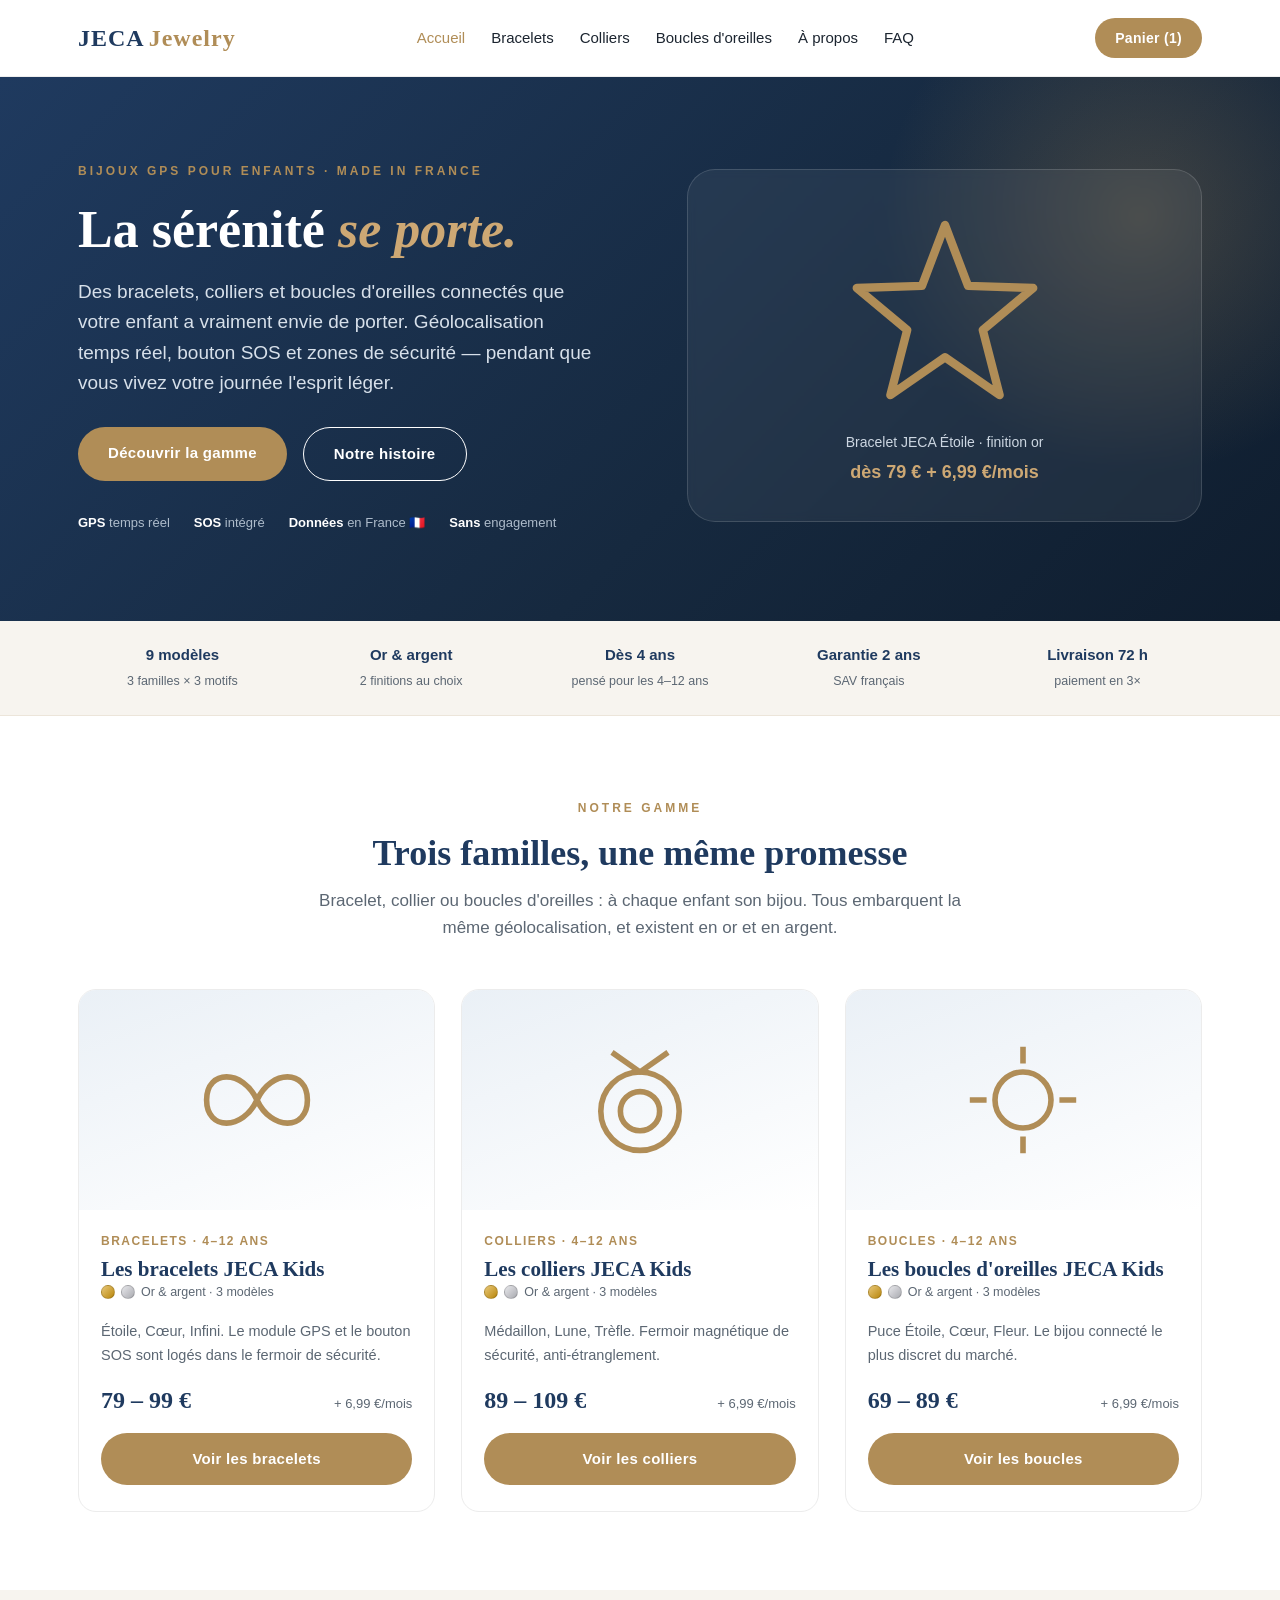
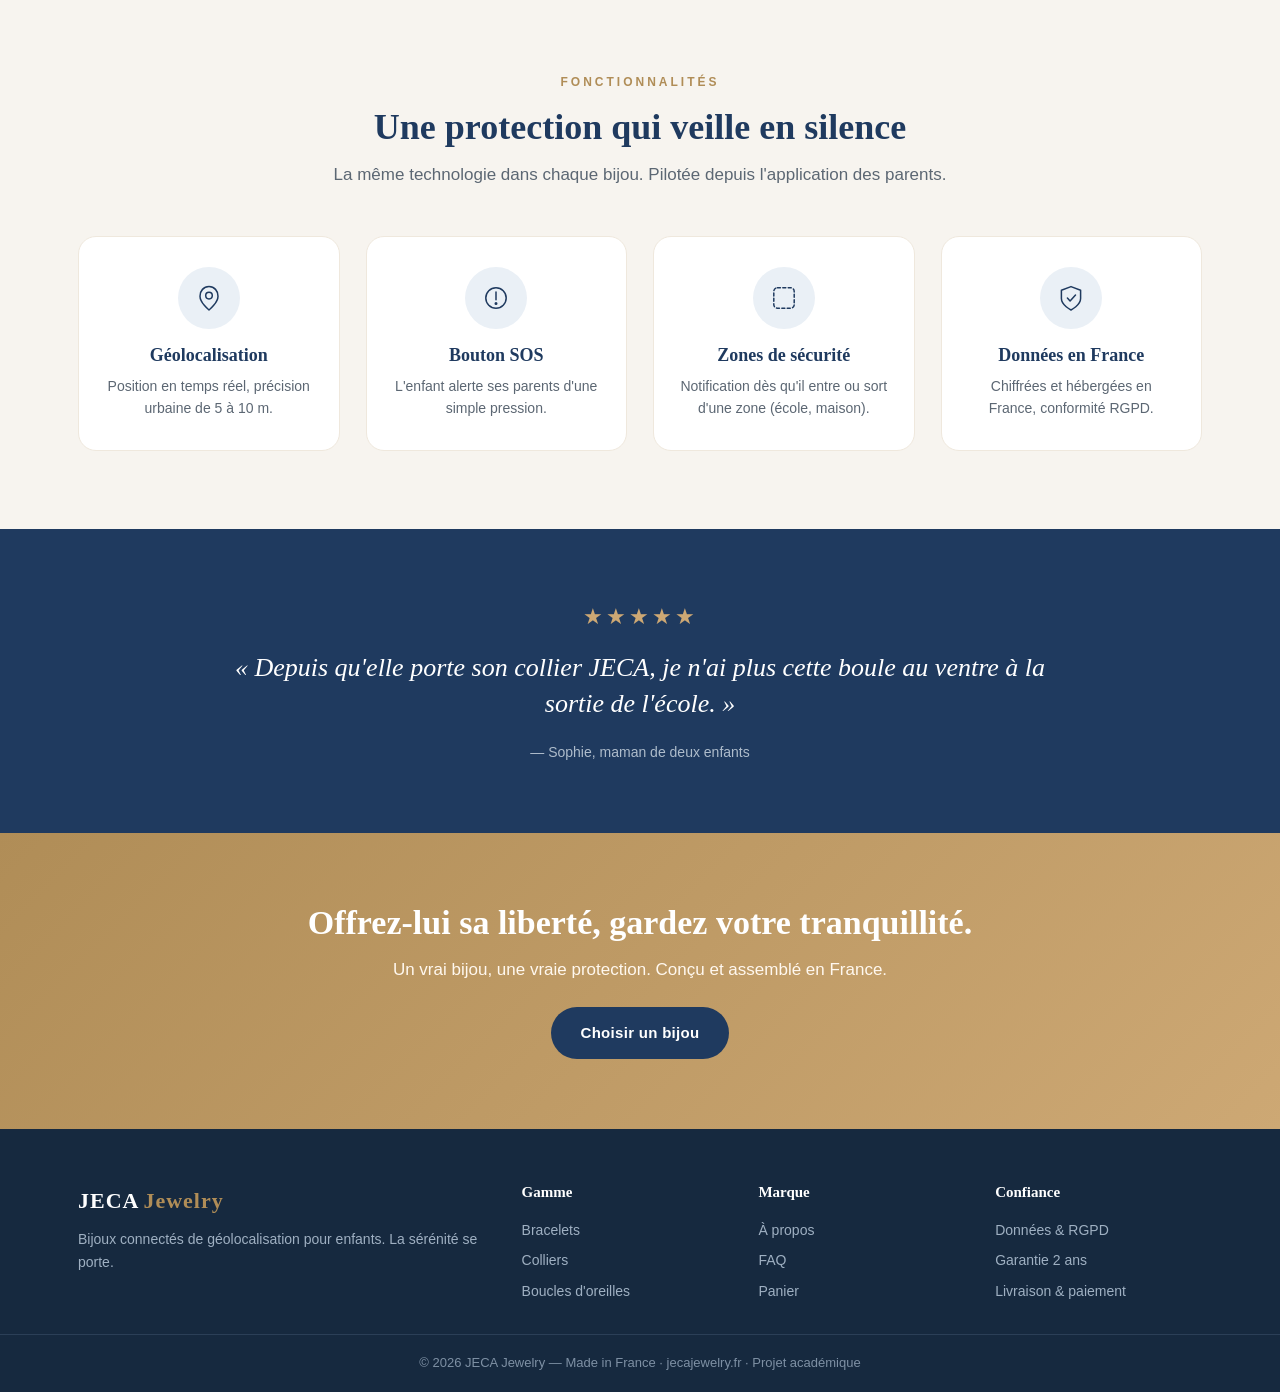
==== index.html @ 101451f6 "JECA Jewelry — site e-commerce multi-pages (bijoux GPS enfants) Co-Authored-By: RuFlo <ruv@ruv.net>" ====
<!DOCTYPE html>
<html lang="fr">
<head>
<meta charset="UTF-8">
<meta name="viewport" content="width=device-width, initial-scale=1.0">
<title>JECA Jewelry — La sérénité se porte | Bijoux GPS pour enfants</title>
<meta name="description" content="JECA Jewelry : bracelets, colliers et boucles d'oreilles connectés de géolocalisation pour enfants. GPS temps réel, SOS, zones de sécurité. Conçu en France.">
<link rel="stylesheet" href="styles.css">
</head>
<body>

<header>
  <nav class="bar wrap">
    <a class="logo" href="index.html">JECA<span>Jewelry</span></a>
    <div class="navlinks">
      <a href="index.html" class="active">Accueil</a>
      <a href="bracelets.html">Bracelets</a>
      <a href="colliers.html">Colliers</a>
      <a href="boucles.html">Boucles d'oreilles</a>
      <a href="a-propos.html">À propos</a>
      <a href="faq.html">FAQ</a>
    </div>
    <a class="btn btn-sm" href="panier.html">Panier (1)</a>
  </nav>
</header>

<!-- HERO -->
<section class="hero">
  <div class="wrap">
    <div>
      <span class="eyebrow">Bijoux GPS pour enfants · Made in France</span>
      <h1>La sérénité <em>se porte.</em></h1>
      <p class="lead">Des bracelets, colliers et boucles d'oreilles connectés que votre enfant a vraiment envie de porter. Géolocalisation temps réel, bouton SOS et zones de sécurité — pendant que vous vivez votre journée l'esprit léger.</p>
      <div class="actions">
        <a class="btn" href="bracelets.html">Découvrir la gamme</a>
        <a class="btn btn-ghost" href="a-propos.html">Notre histoire</a>
      </div>
      <div class="trustline">
        <span><b>GPS</b> temps réel</span>
        <span><b>SOS</b> intégré</span>
        <span><b>Données</b> en France 🇫🇷</span>
        <span><b>Sans</b> engagement</span>
      </div>
    </div>
    <div class="hero-card">
      <svg viewBox="0 0 100 100"><use href="sprite.svg#etoile"/></svg>
      <div class="cap">Bracelet JECA Étoile · finition or</div>
      <div class="price">dès 79 € + 6,99 €/mois</div>
    </div>
  </div>
</section>

<!-- STRIP -->
<div class="strip">
  <div class="wrap">
    <div class="item"><b>9 modèles</b><span>3 familles × 3 motifs</span></div>
    <div class="item"><b>Or & argent</b><span>2 finitions au choix</span></div>
    <div class="item"><b>Dès 4 ans</b><span>pensé pour les 4–12 ans</span></div>
    <div class="item"><b>Garantie 2 ans</b><span>SAV français</span></div>
    <div class="item"><b>Livraison 72 h</b><span>paiement en 3×</span></div>
  </div>
</div>

<!-- FAMILLES -->
<section class="block">
  <div class="wrap">
    <div class="head">
      <span class="eyebrow">Notre gamme</span>
      <h2>Trois familles, une même promesse</h2>
      <p>Bracelet, collier ou boucles d'oreilles : à chaque enfant son bijou. Tous embarquent la même géolocalisation, et existent en or et en argent.</p>
    </div>
    <div class="grid3">

      <div class="card">
        <div class="thumb"><svg viewBox="0 0 100 100"><use href="sprite.svg#infini"/></svg></div>
        <div class="body">
          <div class="target">Bracelets · 4–12 ans</div>
          <h3>Les bracelets JECA Kids</h3>
          <span class="finish"><span class="dot or"></span><span class="dot argent"></span> Or &amp; argent · 3 modèles</span>
          <p class="desc">Étoile, Cœur, Infini. Le module GPS et le bouton SOS sont logés dans le fermoir de sécurité.</p>
          <div class="pricerow"><span class="price">79 – 99 €</span><span class="sub">+ 6,99 €/mois</span></div>
          <a class="btn" href="bracelets.html">Voir les bracelets</a>
        </div>
      </div>

      <div class="card">
        <div class="thumb"><svg viewBox="0 0 100 100"><use href="sprite.svg#medaillon"/></svg></div>
        <div class="body">
          <div class="target">Colliers · 4–12 ans</div>
          <h3>Les colliers JECA Kids</h3>
          <span class="finish"><span class="dot or"></span><span class="dot argent"></span> Or &amp; argent · 3 modèles</span>
          <p class="desc">Médaillon, Lune, Trèfle. Fermoir magnétique de sécurité, anti-étranglement.</p>
          <div class="pricerow"><span class="price">89 – 109 €</span><span class="sub">+ 6,99 €/mois</span></div>
          <a class="btn" href="colliers.html">Voir les colliers</a>
        </div>
      </div>

      <div class="card">
        <div class="thumb"><svg viewBox="0 0 100 100"><use href="sprite.svg#puce"/></svg></div>
        <div class="body">
          <div class="target">Boucles · 4–12 ans</div>
          <h3>Les boucles d'oreilles JECA Kids</h3>
          <span class="finish"><span class="dot or"></span><span class="dot argent"></span> Or &amp; argent · 3 modèles</span>
          <p class="desc">Puce Étoile, Cœur, Fleur. Le bijou connecté le plus discret du marché.</p>
          <div class="pricerow"><span class="price">69 – 89 €</span><span class="sub">+ 6,99 €/mois</span></div>
          <a class="btn" href="boucles.html">Voir les boucles</a>
        </div>
      </div>

    </div>
  </div>
</section>

<!-- PILIERS -->
<section class="block alt">
  <div class="wrap">
    <div class="head">
      <span class="eyebrow">Fonctionnalités</span>
      <h2>Une protection qui veille en silence</h2>
      <p>La même technologie dans chaque bijou. Pilotée depuis l'application des parents.</p>
    </div>
    <div class="grid3 pillars" style="grid-template-columns:repeat(4,1fr)">
      <div class="feature">
        <div class="ic"><svg viewBox="0 0 100 100"><use href="sprite.svg#i-gps"/></svg></div>
        <h3>Géolocalisation</h3>
        <p>Position en temps réel, précision urbaine de 5 à 10 m.</p>
      </div>
      <div class="feature">
        <div class="ic"><svg viewBox="0 0 100 100"><use href="sprite.svg#i-sos"/></svg></div>
        <h3>Bouton SOS</h3>
        <p>L'enfant alerte ses parents d'une simple pression.</p>
      </div>
      <div class="feature">
        <div class="ic"><svg viewBox="0 0 100 100"><use href="sprite.svg#i-zone"/></svg></div>
        <h3>Zones de sécurité</h3>
        <p>Notification dès qu'il entre ou sort d'une zone (école, maison).</p>
      </div>
      <div class="feature">
        <div class="ic"><svg viewBox="0 0 100 100"><use href="sprite.svg#i-france"/></svg></div>
        <h3>Données en France</h3>
        <p>Chiffrées et hébergées en France, conformité RGPD.</p>
      </div>
    </div>
  </div>
</section>

<!-- QUOTE -->
<section class="quote">
  <div class="wrap">
    <div class="stars">★★★★★</div>
    <blockquote>« Depuis qu'elle porte son collier JECA, je n'ai plus cette boule au ventre à la sortie de l'école. »</blockquote>
    <div class="who">— Sophie, maman de deux enfants</div>
  </div>
</section>

<!-- CTA -->
<section class="cta-final">
  <div class="wrap">
    <h2>Offrez-lui sa liberté, gardez votre tranquillité.</h2>
    <p>Un vrai bijou, une vraie protection. Conçu et assemblé en France.</p>
    <a class="btn" href="bracelets.html">Choisir un bijou</a>
  </div>
</section>

<footer class="ft">
  <div class="wrap">
    <div>
      <span class="logo">JECA<span>Jewelry</span></span>
      <p>Bijoux connectés de géolocalisation pour enfants. La sérénité se porte.</p>
    </div>
    <div>
      <h4>Gamme</h4>
      <a href="bracelets.html">Bracelets</a>
      <a href="colliers.html">Colliers</a>
      <a href="boucles.html">Boucles d'oreilles</a>
    </div>
    <div>
      <h4>Marque</h4>
      <a href="a-propos.html">À propos</a>
      <a href="faq.html">FAQ</a>
      <a href="panier.html">Panier</a>
    </div>
    <div>
      <h4>Confiance</h4>
      <a href="faq.html">Données &amp; RGPD</a>
      <a href="faq.html">Garantie 2 ans</a>
      <a href="faq.html">Livraison &amp; paiement</a>
    </div>
  </div>
  <div class="copy">© 2026 JECA Jewelry — Made in France · jecajewelry.fr · Projet académique</div>
</footer>

</body>
</html>
---- styles.css ----
/* ===== JECA Jewelry — feuille de style partagée ===== */
:root{
  --navy:#1F3A5F; --navy2:#16293f; --gold:#B08D57; --gold-l:#cda874;
  --cream:#F7F4EF; --light:#EAF0F6; --ink:#1c2530; --grey:#5c6773; --white:#fff;
  --radius:18px; --shadow:0 18px 40px rgba(31,58,95,.13);
}
*{margin:0;padding:0;box-sizing:border-box}
html{scroll-behavior:smooth;scroll-padding-top:90px}
body{font-family:'Helvetica Neue',Arial,sans-serif;color:var(--ink);background:var(--white);line-height:1.6;-webkit-font-smoothing:antialiased}
h1,h2,h3,h4{font-family:Georgia,'Times New Roman',serif;color:var(--navy);line-height:1.2}
a{text-decoration:none;color:inherit}
img,svg{max-width:100%}
.wrap{max-width:1180px;margin:0 auto;padding:0 28px}
.eyebrow{text-transform:uppercase;letter-spacing:3px;font-size:12px;font-weight:700;color:var(--gold)}
.muted{color:var(--grey)}
.center{text-align:center}
.card .thumb svg,.gallery svg,.hero-card svg,.cart .mini svg,.split .visual svg{color:var(--gold)}
.split .visual svg{color:var(--gold-l)}
.feature .ic svg{color:var(--navy);stroke:var(--navy)}

/* Buttons */
.btn{display:inline-block;background:var(--gold);color:#fff;padding:14px 30px;border-radius:40px;font-weight:600;font-size:15px;letter-spacing:.3px;transition:.2s;border:none;cursor:pointer}
.btn:hover{background:var(--navy)}
.btn-sm{padding:9px 20px;font-size:14px}
.btn-ghost{background:transparent;border:1.5px solid #fff;color:#fff}
.btn-ghost:hover{background:#fff;color:var(--navy)}
.btn-navy{background:var(--navy)}
.btn-navy:hover{background:var(--navy2)}

/* NAV */
header{position:sticky;top:0;z-index:50;background:rgba(255,255,255,.96);backdrop-filter:blur(8px);border-bottom:1px solid #eee}
nav.bar{display:flex;align-items:center;justify-content:space-between;height:76px;gap:18px}
.logo{font-family:Georgia,serif;font-size:24px;font-weight:700;color:var(--navy);letter-spacing:1px;white-space:nowrap}
.logo span{color:var(--gold);margin-left:4px}
.navlinks{display:flex;gap:26px;font-size:15px;font-weight:500;flex-wrap:wrap}
.navlinks a:hover{color:var(--gold)}
.navlinks a.active{color:var(--gold)}

/* HERO */
.hero{background:linear-gradient(135deg,var(--navy) 0%,var(--navy2) 60%,#0f1d2e 100%);color:#fff;position:relative;overflow:hidden}
.hero::after{content:"";position:absolute;right:-120px;top:-120px;width:520px;height:520px;border-radius:50%;background:radial-gradient(circle,rgba(176,141,87,.28),transparent 70%)}
.hero .wrap{display:grid;grid-template-columns:1.05fr .95fr;gap:40px;align-items:center;padding:80px 28px 88px;position:relative;z-index:2}
.hero h1{color:#fff;font-size:52px;margin:16px 0}
.hero h1 em{color:var(--gold-l);font-style:italic}
.hero p.lead{font-size:19px;color:#d7e0ea;max-width:520px;margin-bottom:28px}
.hero .actions{display:flex;gap:16px;flex-wrap:wrap}
.trustline{margin-top:32px;display:flex;gap:24px;flex-wrap:wrap;font-size:13px;color:#aebccb}
.trustline b{color:#fff}
.hero-card{background:rgba(255,255,255,.06);border:1px solid rgba(255,255,255,.14);border-radius:28px;padding:34px;backdrop-filter:blur(4px);text-align:center}
.hero-card svg{width:210px;height:210px}
.hero-card .cap{color:#cdd7e2;font-size:14px;margin-top:10px}
.hero-card .price{color:var(--gold-l);font-weight:700;font-size:18px;margin-top:4px}

/* Page banner (sous-pages) */
.banner{background:linear-gradient(135deg,var(--navy),var(--navy2));color:#fff;text-align:center;padding:64px 28px}
.banner h1{color:#fff;font-size:40px;margin:10px 0}
.banner p{color:#d7e0ea;max-width:640px;margin:0 auto;font-size:17px}

/* Strip confiance */
.strip{background:var(--cream);border-bottom:1px solid #ece5da}
.strip .wrap{display:flex;justify-content:space-between;gap:20px;flex-wrap:wrap;padding:22px 28px;text-align:center}
.strip .item{flex:1;min-width:160px}
.strip .item b{display:block;color:var(--navy);font-size:15px}
.strip .item span{font-size:12.5px;color:var(--grey)}

/* Sections */
section.block{padding:78px 0}
.block.alt{background:var(--cream)}
.head{text-align:center;max-width:680px;margin:0 auto 48px}
.head h2{font-size:36px;margin:12px 0}
.head p{color:var(--grey);font-size:17px}

/* Grilles produits */
.grid3{display:grid;grid-template-columns:repeat(3,1fr);gap:26px}
.card{border:1px solid #ececec;border-radius:var(--radius);overflow:hidden;transition:.25s;background:#fff;display:flex;flex-direction:column}
.card:hover{box-shadow:var(--shadow);transform:translateY(-4px)}
.card .thumb{height:220px;display:flex;align-items:center;justify-content:center;background:linear-gradient(160deg,var(--light),#fff)}
.card .thumb svg{width:140px;height:140px}
.card .body{padding:22px 22px 26px;display:flex;flex-direction:column;flex:1}
.card h3{font-size:21px}
.card .target{font-size:12px;text-transform:uppercase;letter-spacing:1.5px;color:var(--gold);font-weight:700;margin-bottom:6px}
.card .desc{color:var(--grey);font-size:14.5px;margin:10px 0 14px}
.card .feat{list-style:none;font-size:14px;margin-bottom:16px}
.card .feat li{padding:4px 0 4px 24px;position:relative;color:var(--ink)}
.card .feat li::before{content:"✓";position:absolute;left:0;color:var(--gold);font-weight:700}
.card .pricerow{display:flex;align-items:baseline;justify-content:space-between;margin:auto 0 14px}
.card .price{font-size:24px;font-weight:700;color:var(--navy);font-family:Georgia,serif}
.card .sub{font-size:13px;color:var(--grey)}
.card .btn{width:100%;text-align:center}

/* Finitions */
.finish{display:inline-flex;gap:6px;align-items:center;font-size:12.5px;color:var(--grey);margin-bottom:8px}
.dot{width:14px;height:14px;border-radius:50%;display:inline-block;border:1px solid rgba(0,0,0,.15)}
.dot.or{background:linear-gradient(135deg,#e9c878,#b8860b)}
.dot.argent{background:linear-gradient(135deg,#e8e8ec,#a9aab0)}

/* Piliers */
.grid3.pillars .feature{background:#fff;border-radius:var(--radius);padding:30px 24px;text-align:center;border:1px solid #efe8dd}
.feature .ic{width:62px;height:62px;border-radius:50%;background:var(--light);display:flex;align-items:center;justify-content:center;margin:0 auto 16px}
.feature .ic svg{width:30px;height:30px;stroke:var(--navy);fill:none}
.feature h3{font-size:18px;margin-bottom:8px}
.feature p{font-size:14px;color:var(--grey)}

/* Fiche produit */
.product{display:grid;grid-template-columns:1fr 1fr;gap:48px;align-items:start;padding:60px 0}
.gallery{background:linear-gradient(160deg,var(--light),#fff);border-radius:24px;display:flex;align-items:center;justify-content:center;height:420px;border:1px solid #e8edf3}
.gallery svg{width:240px;height:240px}
.product .target{font-size:12px;text-transform:uppercase;letter-spacing:1.5px;color:var(--gold);font-weight:700}
.product h1{font-size:34px;margin:8px 0 12px}
.product .price{font-size:30px;font-family:Georgia,serif;color:var(--navy);font-weight:700}
.product .price small{font-size:15px;color:var(--grey);font-weight:400;font-family:inherit}
.opt{margin:20px 0}
.opt label{display:block;font-weight:600;margin-bottom:8px;font-size:14px}
.chips{display:flex;gap:10px;flex-wrap:wrap}
.chip{border:1.5px solid #d9dee5;border-radius:30px;padding:9px 18px;font-size:14px;cursor:pointer;background:#fff;display:inline-flex;gap:8px;align-items:center}
.chip.sel,.chip:hover{border-color:var(--gold);color:var(--navy)}
.benef{list-style:none;margin:18px 0}
.benef li{padding:6px 0 6px 26px;position:relative}
.benef li::before{content:"✓";position:absolute;left:0;color:var(--gold);font-weight:700}

/* Tabs (CSS pur via details) */
.tabs details{border-bottom:1px solid #e7e7e7}
.tabs summary{cursor:pointer;padding:18px 0;font-weight:600;color:var(--navy);font-size:16px;list-style:none}
.tabs summary::-webkit-details-marker{display:none}
.tabs summary::after{content:"+";float:right;color:var(--gold);font-weight:700}
.tabs details[open] summary::after{content:"–"}
.tabs .tc{padding:0 0 18px;color:var(--grey);font-size:15px}
.tabs .tc ul{margin-left:18px}

/* Panier */
.cart{width:100%;border-collapse:collapse;margin:24px 0}
.cart th,.cart td{padding:16px 12px;border-bottom:1px solid #eee;text-align:left;font-size:15px}
.cart th{color:var(--grey);font-weight:600;font-size:13px;text-transform:uppercase;letter-spacing:.5px}
.cart .it{display:flex;gap:14px;align-items:center}
.cart .mini{width:56px;height:56px;border-radius:12px;background:var(--light);display:flex;align-items:center;justify-content:center}
.cart .mini svg{width:38px;height:38px}
.summary{background:var(--cream);border-radius:var(--radius);padding:26px;border:1px solid #ece5da}
.summary .row{display:flex;justify-content:space-between;padding:8px 0;font-size:15px}
.summary .row.total{border-top:1px solid #ddd;margin-top:10px;padding-top:14px;font-size:19px;font-weight:700;color:var(--navy)}
.cart-grid{display:grid;grid-template-columns:1.6fr .9fr;gap:36px;align-items:start;padding:50px 0}

/* FAQ */
.faq-item{border-bottom:1px solid #e7e7e7}
.faq-item summary{cursor:pointer;padding:22px 0;font-size:18px;font-weight:600;color:var(--navy);font-family:Georgia,serif;list-style:none}
.faq-item summary::-webkit-details-marker{display:none}
.faq-item summary::after{content:"+";float:right;color:var(--gold)}
.faq-item[open] summary::after{content:"–"}
.faq-item p{color:var(--grey);font-size:15px;padding:0 0 22px}

/* À propos */
.split{display:grid;grid-template-columns:1fr 1fr;gap:56px;align-items:center}
.split .visual{background:linear-gradient(135deg,var(--navy),var(--navy2));border-radius:24px;height:360px;display:flex;align-items:center;justify-content:center}
.split .visual svg{width:200px;height:200px}
.split h2{font-size:32px;margin:10px 0 14px}
.split p{color:var(--grey);margin-bottom:14px;font-size:16px}

/* Quote */
.quote{background:var(--navy);color:#fff;text-align:center}
.quote .wrap{padding:70px 28px}
.quote .stars{color:var(--gold-l);font-size:22px;letter-spacing:3px;margin-bottom:16px}
.quote blockquote{font-family:Georgia,serif;font-size:26px;font-style:italic;max-width:820px;margin:0 auto 18px;line-height:1.4}
.quote .who{color:#aebccb;font-size:14px}

/* CTA final */
.cta-final{background:linear-gradient(135deg,var(--gold),var(--gold-l));color:#fff;text-align:center}
.cta-final .wrap{padding:70px 28px}
.cta-final h2{color:#fff;font-size:34px;margin-bottom:12px}
.cta-final p{font-size:17px;margin-bottom:24px;color:#fff8ef}
.cta-final .btn{background:var(--navy)}
.cta-final .btn:hover{background:#0f1d2e}

/* Footer */
footer.ft{background:var(--navy2);color:#9fb0c2;font-size:14px}
footer.ft .wrap{display:grid;grid-template-columns:2fr 1fr 1fr 1fr;gap:30px;padding:54px 28px 28px}
footer.ft h4{color:#fff;font-size:15px;margin-bottom:14px}
footer.ft a{display:block;color:#9fb0c2;padding:4px 0}
footer.ft a:hover{color:var(--gold-l)}
footer.ft .logo{color:#fff;font-size:22px;margin-bottom:10px;display:inline-block}
footer.ft .copy{border-top:1px solid #2b3f57;text-align:center;padding:18px;color:#7e90a4;font-size:13px}

/* Responsive */
@media(max-width:900px){
  .hero .wrap,.product,.split,.cart-grid{grid-template-columns:1fr}
  .grid3{grid-template-columns:1fr 1fr}
  .navlinks{display:none}
  footer.ft .wrap{grid-template-columns:1fr 1fr}
  .hero h1{font-size:40px}
}
@media(max-width:600px){
  .grid3{grid-template-columns:1fr}
  .strip .wrap{flex-direction:column}
  footer.ft .wrap{grid-template-columns:1fr}
}
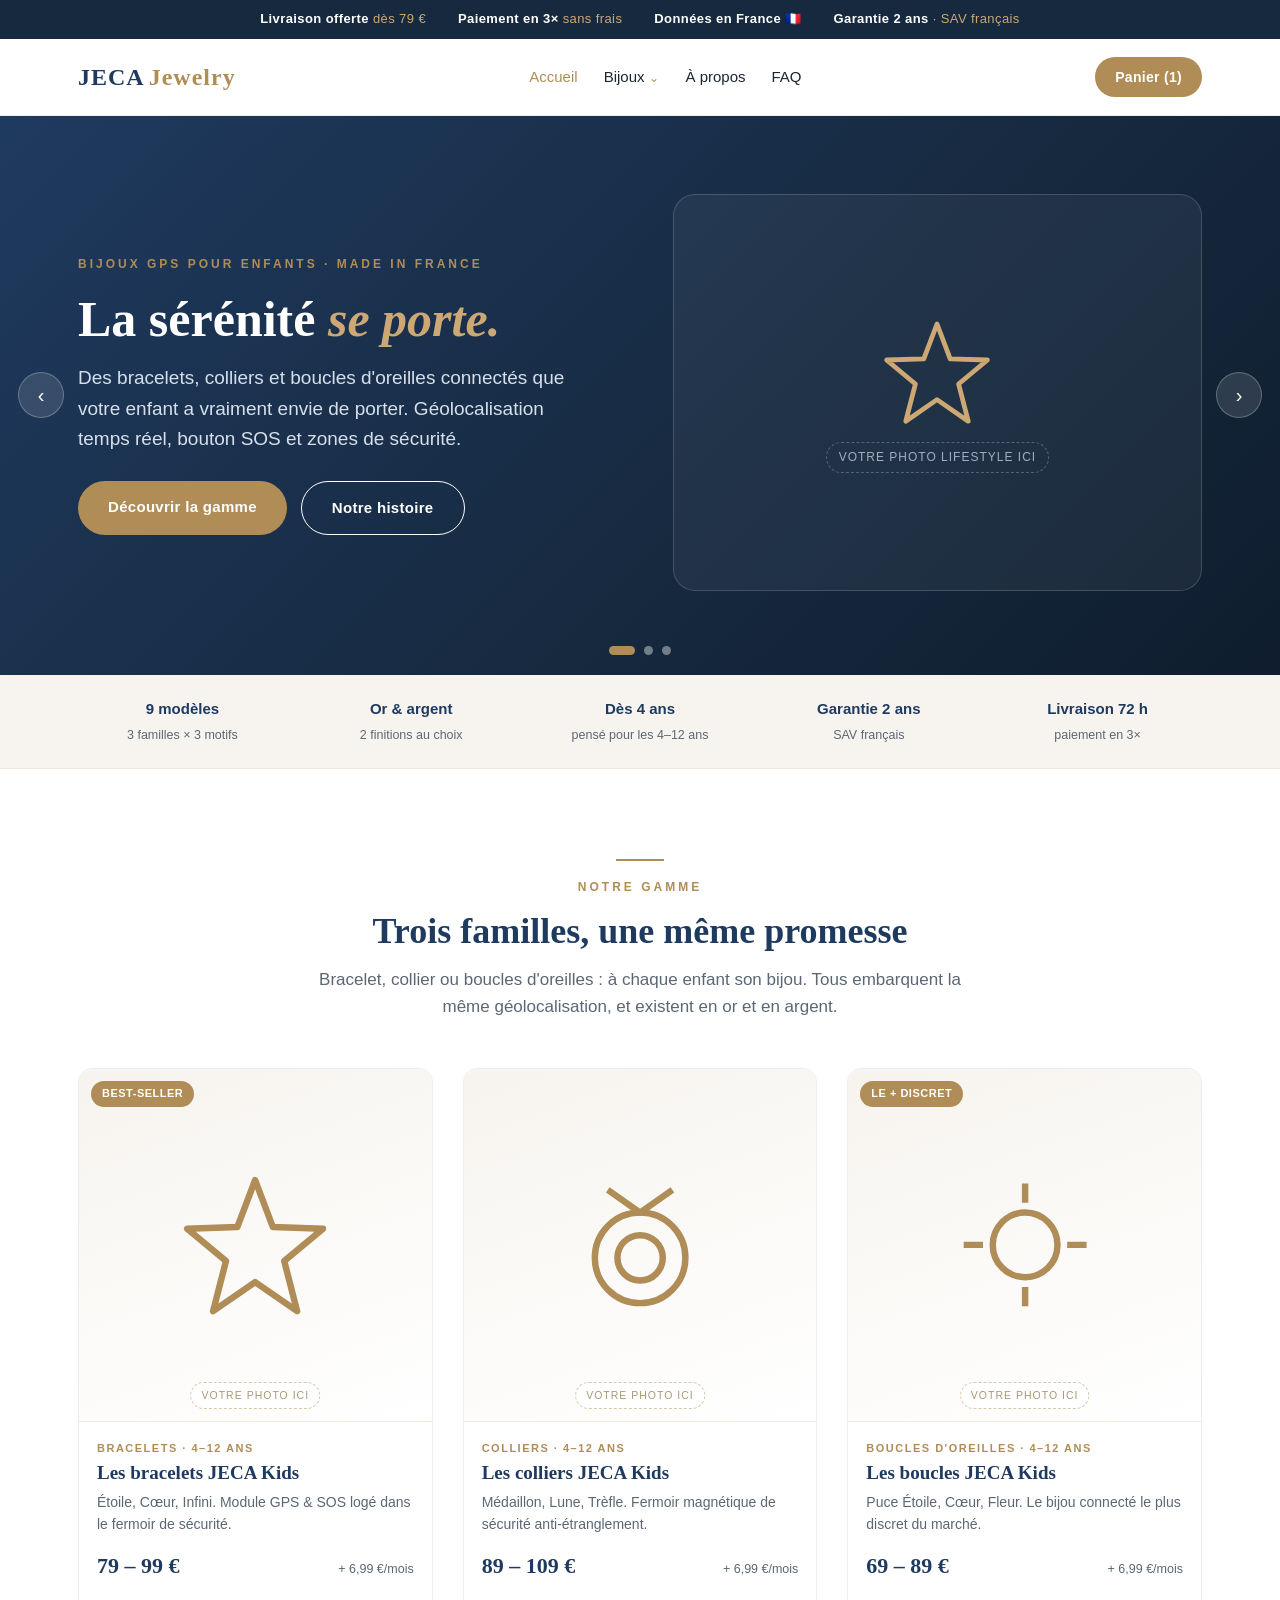
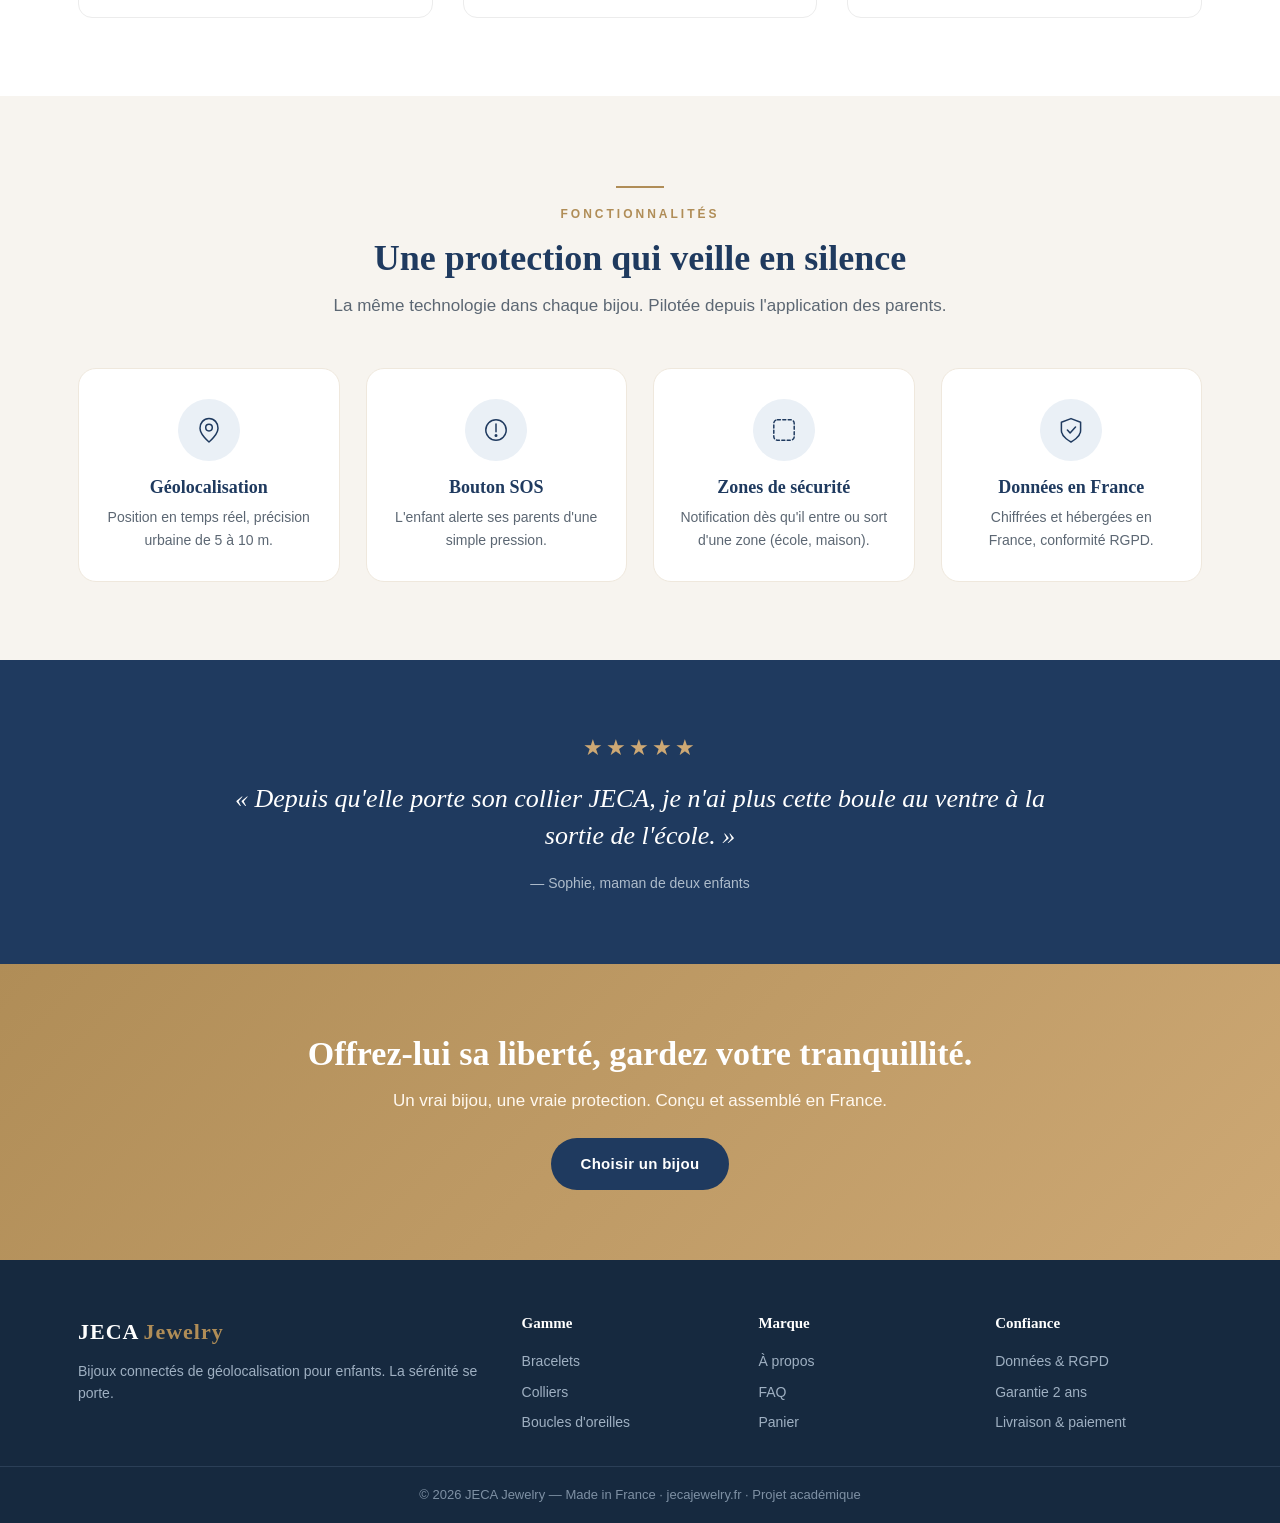
==== commit cef896e0: "Refonte luxe : carrousel hero, méga-menu, bandeau promo, grille joaillerie + emplacements photos Co-" ====
--- a/index.html
+++ b/index.html
@@ -4,19 +4,45 @@
 <meta charset="UTF-8">
 <meta name="viewport" content="width=device-width, initial-scale=1.0">
 <title>JECA Jewelry — La sérénité se porte | Bijoux GPS pour enfants</title>
-<meta name="description" content="JECA Jewelry : bracelets, colliers et boucles d'oreilles connectés de géolocalisation pour enfants. GPS temps réel, SOS, zones de sécurité. Conçu en France.">
+<meta name="description" content="JECA Jewelry : bracelets, colliers et boucles d'oreilles connectés de géolocalisation pour enfants. GPS temps réel, SOS, zones de sécurité. Or & argent, conçu en France.">
 <link rel="stylesheet" href="styles.css">
 </head>
 <body>
+
+<div class="promo">
+  <span><b>Livraison offerte</b> dès 79 €</span>
+  <span><b>Paiement en 3×</b> sans frais</span>
+  <span><b>Données en France</b> 🇫🇷</span>
+  <span><b>Garantie 2 ans</b> · SAV français</span>
+</div>
 
 <header>
   <nav class="bar wrap">
     <a class="logo" href="index.html">JECA<span>Jewelry</span></a>
     <div class="navlinks">
       <a href="index.html" class="active">Accueil</a>
-      <a href="bracelets.html">Bracelets</a>
-      <a href="colliers.html">Colliers</a>
-      <a href="boucles.html">Boucles d'oreilles</a>
+      <span class="has-mega"><a href="bracelets.html">Bijoux</a>
+        <div class="mega">
+          <div class="col">
+            <h5>Bracelets</h5>
+            <a href="produit.html"><svg viewBox="0 0 100 100"><use href="sprite.svg#etoile"/></svg> JECA Étoile</a>
+            <a href="produit.html"><svg viewBox="0 0 100 100"><use href="sprite.svg#coeur"/></svg> JECA Cœur</a>
+            <a href="produit.html"><svg viewBox="0 0 100 100"><use href="sprite.svg#infini"/></svg> JECA Infini</a>
+          </div>
+          <div class="col">
+            <h5>Colliers</h5>
+            <a href="colliers.html"><svg viewBox="0 0 100 100"><use href="sprite.svg#medaillon"/></svg> JECA Médaillon</a>
+            <a href="colliers.html"><svg viewBox="0 0 100 100"><use href="sprite.svg#lune"/></svg> JECA Lune</a>
+            <a href="colliers.html"><svg viewBox="0 0 100 100"><use href="sprite.svg#trefle"/></svg> JECA Trèfle</a>
+          </div>
+          <div class="col">
+            <h5>Boucles d'oreilles</h5>
+            <a href="boucles.html"><svg viewBox="0 0 100 100"><use href="sprite.svg#etoile"/></svg> Puce Étoile</a>
+            <a href="boucles.html"><svg viewBox="0 0 100 100"><use href="sprite.svg#coeur"/></svg> Puce Cœur</a>
+            <a href="boucles.html"><svg viewBox="0 0 100 100"><use href="sprite.svg#fleur"/></svg> Puce Fleur</a>
+          </div>
+        </div>
+      </span>
       <a href="a-propos.html">À propos</a>
       <a href="faq.html">FAQ</a>
     </div>
@@ -24,88 +50,132 @@
   </nav>
 </header>
 
-<!-- HERO -->
-<section class="hero">
-  <div class="wrap">
-    <div>
-      <span class="eyebrow">Bijoux GPS pour enfants · Made in France</span>
-      <h1>La sérénité <em>se porte.</em></h1>
-      <p class="lead">Des bracelets, colliers et boucles d'oreilles connectés que votre enfant a vraiment envie de porter. Géolocalisation temps réel, bouton SOS et zones de sécurité — pendant que vous vivez votre journée l'esprit léger.</p>
-      <div class="actions">
-        <a class="btn" href="bracelets.html">Découvrir la gamme</a>
-        <a class="btn btn-ghost" href="a-propos.html">Notre histoire</a>
+<!-- CARROUSEL HERO -->
+<section class="carousel" id="car">
+  <div class="slides" id="slides">
+
+    <div class="slide s1">
+      <div class="wrap">
+        <div>
+          <span class="eyebrow">Bijoux GPS pour enfants · Made in France</span>
+          <h1>La sérénité <em>se porte.</em></h1>
+          <p class="lead">Des bracelets, colliers et boucles d'oreilles connectés que votre enfant a vraiment envie de porter. Géolocalisation temps réel, bouton SOS et zones de sécurité.</p>
+          <div class="actions">
+            <a class="btn" href="bracelets.html">Découvrir la gamme</a>
+            <a class="btn btn-ghost" href="a-propos.html">Notre histoire</a>
+          </div>
+        </div>
+        <div class="shot">
+          <svg viewBox="0 0 100 100"><use href="sprite.svg#etoile"/></svg>
+          <span class="ph-tag">Votre photo lifestyle ici</span>
+        </div>
       </div>
-      <div class="trustline">
-        <span><b>GPS</b> temps réel</span>
-        <span><b>SOS</b> intégré</span>
-        <span><b>Données</b> en France 🇫🇷</span>
-        <span><b>Sans</b> engagement</span>
+    </div>
+
+    <div class="slide s2">
+      <div class="wrap">
+        <div>
+          <span class="eyebrow" style="color:var(--gold-l)">Idée cadeau · Or &amp; argent</span>
+          <h1>Le cadeau qui <em>rassure.</em></h1>
+          <p class="lead">Un vrai bijou en or ou en argent, et la tranquillité en plus. Le présent parfait pour un anniversaire, une rentrée ou Noël.</p>
+          <div class="actions">
+            <a class="btn" href="colliers.html">Voir les colliers</a>
+            <a class="btn btn-ghost" href="boucles.html">Voir les boucles</a>
+          </div>
+        </div>
+        <div class="shot">
+          <svg viewBox="0 0 100 100"><use href="sprite.svg#medaillon"/></svg>
+          <span class="ph-tag">Votre photo produit ici</span>
+        </div>
       </div>
     </div>
-    <div class="hero-card">
-      <svg viewBox="0 0 100 100"><use href="sprite.svg#etoile"/></svg>
-      <div class="cap">Bracelet JECA Étoile · finition or</div>
-      <div class="price">dès 79 € + 6,99 €/mois</div>
-    </div>
-  </div>
+
+    <div class="slide s3">
+      <div class="wrap">
+        <div>
+          <span class="eyebrow" style="color:var(--gold-l)">9 modèles · 2 finitions</span>
+          <h1>À chaque enfant <em>son bijou.</em></h1>
+          <p class="lead">Trois familles, neuf motifs, en or et en argent. La même protection invisible dans chacun : GPS, SOS, zones de sécurité.</p>
+          <div class="actions">
+            <a class="btn" href="bracelets.html">Composer mon bijou</a>
+            <a class="btn btn-ghost" href="faq.html">Comment ça marche ?</a>
+          </div>
+        </div>
+        <div class="shot">
+          <svg viewBox="0 0 100 100"><use href="sprite.svg#puce"/></svg>
+          <span class="ph-tag">Votre photo packshot ici</span>
+        </div>
+      </div>
+    </div>
+
+  </div>
+  <button class="car-btn prev" id="prev" aria-label="Précédent">‹</button>
+  <button class="car-btn next" id="next" aria-label="Suivant">›</button>
+  <div class="dots" id="dots"></div>
 </section>
 
 <!-- STRIP -->
 <div class="strip">
   <div class="wrap">
     <div class="item"><b>9 modèles</b><span>3 familles × 3 motifs</span></div>
-    <div class="item"><b>Or & argent</b><span>2 finitions au choix</span></div>
+    <div class="item"><b>Or &amp; argent</b><span>2 finitions au choix</span></div>
     <div class="item"><b>Dès 4 ans</b><span>pensé pour les 4–12 ans</span></div>
     <div class="item"><b>Garantie 2 ans</b><span>SAV français</span></div>
     <div class="item"><b>Livraison 72 h</b><span>paiement en 3×</span></div>
   </div>
 </div>
 
-<!-- FAMILLES -->
+<!-- FAMILLES (grille joaillerie) -->
 <section class="block">
   <div class="wrap">
     <div class="head">
+      <span class="lux-line"></span><br>
       <span class="eyebrow">Notre gamme</span>
       <h2>Trois familles, une même promesse</h2>
       <p>Bracelet, collier ou boucles d'oreilles : à chaque enfant son bijou. Tous embarquent la même géolocalisation, et existent en or et en argent.</p>
     </div>
-    <div class="grid3">
-
-      <div class="card">
-        <div class="thumb"><svg viewBox="0 0 100 100"><use href="sprite.svg#infini"/></svg></div>
-        <div class="body">
-          <div class="target">Bracelets · 4–12 ans</div>
+    <div class="pgrid">
+
+      <a class="pcard" href="bracelets.html">
+        <div class="pic">
+          <span class="tag-new">Best-seller</span>
+          <svg viewBox="0 0 100 100"><use href="sprite.svg#etoile"/></svg>
+          <span class="ph-tag">Votre photo ici</span>
+        </div>
+        <div class="pb">
+          <div class="cat">Bracelets · 4–12 ans</div>
           <h3>Les bracelets JECA Kids</h3>
-          <span class="finish"><span class="dot or"></span><span class="dot argent"></span> Or &amp; argent · 3 modèles</span>
-          <p class="desc">Étoile, Cœur, Infini. Le module GPS et le bouton SOS sont logés dans le fermoir de sécurité.</p>
-          <div class="pricerow"><span class="price">79 – 99 €</span><span class="sub">+ 6,99 €/mois</span></div>
-          <a class="btn" href="bracelets.html">Voir les bracelets</a>
-        </div>
-      </div>
-
-      <div class="card">
-        <div class="thumb"><svg viewBox="0 0 100 100"><use href="sprite.svg#medaillon"/></svg></div>
-        <div class="body">
-          <div class="target">Colliers · 4–12 ans</div>
+          <p class="d">Étoile, Cœur, Infini. Module GPS &amp; SOS logé dans le fermoir de sécurité.</p>
+          <div class="pr"><span class="price">79 – 99 €</span><span class="sub">+ 6,99 €/mois</span></div>
+        </div>
+      </a>
+
+      <a class="pcard" href="colliers.html">
+        <div class="pic">
+          <svg viewBox="0 0 100 100"><use href="sprite.svg#medaillon"/></svg>
+          <span class="ph-tag">Votre photo ici</span>
+        </div>
+        <div class="pb">
+          <div class="cat">Colliers · 4–12 ans</div>
           <h3>Les colliers JECA Kids</h3>
-          <span class="finish"><span class="dot or"></span><span class="dot argent"></span> Or &amp; argent · 3 modèles</span>
-          <p class="desc">Médaillon, Lune, Trèfle. Fermoir magnétique de sécurité, anti-étranglement.</p>
-          <div class="pricerow"><span class="price">89 – 109 €</span><span class="sub">+ 6,99 €/mois</span></div>
-          <a class="btn" href="colliers.html">Voir les colliers</a>
-        </div>
-      </div>
-
-      <div class="card">
-        <div class="thumb"><svg viewBox="0 0 100 100"><use href="sprite.svg#puce"/></svg></div>
-        <div class="body">
-          <div class="target">Boucles · 4–12 ans</div>
-          <h3>Les boucles d'oreilles JECA Kids</h3>
-          <span class="finish"><span class="dot or"></span><span class="dot argent"></span> Or &amp; argent · 3 modèles</span>
-          <p class="desc">Puce Étoile, Cœur, Fleur. Le bijou connecté le plus discret du marché.</p>
-          <div class="pricerow"><span class="price">69 – 89 €</span><span class="sub">+ 6,99 €/mois</span></div>
-          <a class="btn" href="boucles.html">Voir les boucles</a>
-        </div>
-      </div>
+          <p class="d">Médaillon, Lune, Trèfle. Fermoir magnétique de sécurité anti-étranglement.</p>
+          <div class="pr"><span class="price">89 – 109 €</span><span class="sub">+ 6,99 €/mois</span></div>
+        </div>
+      </a>
+
+      <a class="pcard" href="boucles.html">
+        <div class="pic">
+          <span class="tag-new">Le + discret</span>
+          <svg viewBox="0 0 100 100"><use href="sprite.svg#puce"/></svg>
+          <span class="ph-tag">Votre photo ici</span>
+        </div>
+        <div class="pb">
+          <div class="cat">Boucles d'oreilles · 4–12 ans</div>
+          <h3>Les boucles JECA Kids</h3>
+          <p class="d">Puce Étoile, Cœur, Fleur. Le bijou connecté le plus discret du marché.</p>
+          <div class="pr"><span class="price">69 – 89 €</span><span class="sub">+ 6,99 €/mois</span></div>
+        </div>
+      </a>
 
     </div>
   </div>
@@ -115,31 +185,16 @@
 <section class="block alt">
   <div class="wrap">
     <div class="head">
+      <span class="lux-line"></span><br>
       <span class="eyebrow">Fonctionnalités</span>
       <h2>Une protection qui veille en silence</h2>
       <p>La même technologie dans chaque bijou. Pilotée depuis l'application des parents.</p>
     </div>
     <div class="grid3 pillars" style="grid-template-columns:repeat(4,1fr)">
-      <div class="feature">
-        <div class="ic"><svg viewBox="0 0 100 100"><use href="sprite.svg#i-gps"/></svg></div>
-        <h3>Géolocalisation</h3>
-        <p>Position en temps réel, précision urbaine de 5 à 10 m.</p>
-      </div>
-      <div class="feature">
-        <div class="ic"><svg viewBox="0 0 100 100"><use href="sprite.svg#i-sos"/></svg></div>
-        <h3>Bouton SOS</h3>
-        <p>L'enfant alerte ses parents d'une simple pression.</p>
-      </div>
-      <div class="feature">
-        <div class="ic"><svg viewBox="0 0 100 100"><use href="sprite.svg#i-zone"/></svg></div>
-        <h3>Zones de sécurité</h3>
-        <p>Notification dès qu'il entre ou sort d'une zone (école, maison).</p>
-      </div>
-      <div class="feature">
-        <div class="ic"><svg viewBox="0 0 100 100"><use href="sprite.svg#i-france"/></svg></div>
-        <h3>Données en France</h3>
-        <p>Chiffrées et hébergées en France, conformité RGPD.</p>
-      </div>
+      <div class="feature"><div class="ic"><svg viewBox="0 0 100 100"><use href="sprite.svg#i-gps"/></svg></div><h3>Géolocalisation</h3><p>Position en temps réel, précision urbaine de 5 à 10 m.</p></div>
+      <div class="feature"><div class="ic"><svg viewBox="0 0 100 100"><use href="sprite.svg#i-sos"/></svg></div><h3>Bouton SOS</h3><p>L'enfant alerte ses parents d'une simple pression.</p></div>
+      <div class="feature"><div class="ic"><svg viewBox="0 0 100 100"><use href="sprite.svg#i-zone"/></svg></div><h3>Zones de sécurité</h3><p>Notification dès qu'il entre ou sort d'une zone (école, maison).</p></div>
+      <div class="feature"><div class="ic"><svg viewBox="0 0 100 100"><use href="sprite.svg#i-france"/></svg></div><h3>Données en France</h3><p>Chiffrées et hébergées en France, conformité RGPD.</p></div>
     </div>
   </div>
 </section>
@@ -164,31 +219,28 @@
 
 <footer class="ft">
   <div class="wrap">
-    <div>
-      <span class="logo">JECA<span>Jewelry</span></span>
-      <p>Bijoux connectés de géolocalisation pour enfants. La sérénité se porte.</p>
-    </div>
-    <div>
-      <h4>Gamme</h4>
-      <a href="bracelets.html">Bracelets</a>
-      <a href="colliers.html">Colliers</a>
-      <a href="boucles.html">Boucles d'oreilles</a>
-    </div>
-    <div>
-      <h4>Marque</h4>
-      <a href="a-propos.html">À propos</a>
-      <a href="faq.html">FAQ</a>
-      <a href="panier.html">Panier</a>
-    </div>
-    <div>
-      <h4>Confiance</h4>
-      <a href="faq.html">Données &amp; RGPD</a>
-      <a href="faq.html">Garantie 2 ans</a>
-      <a href="faq.html">Livraison &amp; paiement</a>
-    </div>
+    <div><span class="logo">JECA<span>Jewelry</span></span><p>Bijoux connectés de géolocalisation pour enfants. La sérénité se porte.</p></div>
+    <div><h4>Gamme</h4><a href="bracelets.html">Bracelets</a><a href="colliers.html">Colliers</a><a href="boucles.html">Boucles d'oreilles</a></div>
+    <div><h4>Marque</h4><a href="a-propos.html">À propos</a><a href="faq.html">FAQ</a><a href="panier.html">Panier</a></div>
+    <div><h4>Confiance</h4><a href="faq.html">Données &amp; RGPD</a><a href="faq.html">Garantie 2 ans</a><a href="faq.html">Livraison &amp; paiement</a></div>
   </div>
   <div class="copy">© 2026 JECA Jewelry — Made in France · jecajewelry.fr · Projet académique</div>
 </footer>
 
+<script>
+  const slides = document.getElementById('slides');
+  const total = slides.children.length;
+  const dotsBox = document.getElementById('dots');
+  let i = 0, timer;
+  for (let k = 0; k < total; k++){ const b = document.createElement('b'); b.onclick = () => go(k); dotsBox.appendChild(b); }
+  const dots = dotsBox.children;
+  function render(){ slides.style.transform = 'translateX(' + (-i*100) + '%)'; for (let k=0;k<total;k++) dots[k].classList.toggle('on', k===i); }
+  function go(n){ i = (n+total)%total; render(); restart(); }
+  function restart(){ clearInterval(timer); timer = setInterval(() => go(i+1), 5500); }
+  document.getElementById('next').onclick = () => go(i+1);
+  document.getElementById('prev').onclick = () => go(i-1);
+  render(); restart();
+</script>
+
 </body>
 </html>
--- a/styles.css
+++ b/styles.css
@@ -191,3 +191,80 @@
   .strip .wrap{flex-direction:column}
   footer.ft .wrap{grid-template-columns:1fr}
 }
+
+/* ===================================================================
+   ÉVOLUTION LUXE — promo bar · méga-menu · carrousel · grille joaillerie
+   =================================================================== */
+
+/* Bandeau promo (haut de page) */
+.promo{background:var(--navy2);color:var(--gold-l);text-align:center;font-size:13px;letter-spacing:.4px;padding:9px 16px}
+.promo b{color:#fff}
+.promo span{margin:0 14px;white-space:nowrap}
+@media(max-width:600px){.promo span{display:none}.promo span:first-child{display:inline}}
+
+/* Méga-menu */
+.has-mega{position:relative}
+.has-mega>a::after{content:"⌄";margin-left:5px;font-size:12px;color:var(--gold)}
+.mega{position:absolute;top:calc(100% + 18px);left:50%;transform:translateX(-50%) translateY(8px);
+  background:#fff;border:1px solid #eee;border-top:3px solid var(--gold);border-radius:0 0 14px 14px;
+  box-shadow:0 26px 50px rgba(31,58,95,.16);padding:24px;min-width:540px;display:grid;
+  grid-template-columns:repeat(3,1fr);gap:22px;opacity:0;visibility:hidden;transition:.2s;z-index:60}
+.has-mega:hover .mega{opacity:1;visibility:visible;transform:translateX(-50%) translateY(0)}
+.mega .col h5{font-family:Georgia,serif;color:var(--navy);font-size:14px;margin-bottom:10px;
+  text-transform:uppercase;letter-spacing:1px;border-bottom:1px solid #eee;padding-bottom:8px}
+.mega .col a{display:flex;gap:9px;align-items:center;padding:6px 0;font-size:14px;color:var(--ink)}
+.mega .col a:hover{color:var(--gold)}
+.mega .col a svg{width:22px;height:22px;color:var(--gold);flex:none}
+@media(max-width:900px){.has-mega>a::after{display:none}.mega{display:none}}
+
+/* Carrousel hero */
+.carousel{position:relative;overflow:hidden;background:var(--navy2)}
+.slides{display:flex;transition:transform .6s cubic-bezier(.6,.02,.2,1)}
+.slide{min-width:100%;background:linear-gradient(135deg,var(--navy) 0%,var(--navy2) 60%,#0f1d2e 100%);color:#fff;position:relative}
+.slide.s2{background:linear-gradient(135deg,#2a2118 0%,#1d1812 60%,#120f0a 100%)}
+.slide.s3{background:linear-gradient(135deg,#16293f 0%,#0f1d2e 100%)}
+.slide .wrap{display:grid;grid-template-columns:1.02fr .98fr;gap:44px;align-items:center;padding:78px 28px 84px;position:relative;z-index:2}
+.slide h1{color:#fff;font-size:50px;margin:14px 0}
+.slide h1 em{color:var(--gold-l);font-style:italic}
+.slide p.lead{font-size:19px;color:#d7e0ea;max-width:520px;margin-bottom:26px}
+.slide .actions{display:flex;gap:14px;flex-wrap:wrap}
+/* zone photo (emplacement à remplir) */
+.shot{aspect-ratio:4/3;border-radius:22px;border:1px solid rgba(255,255,255,.16);background:rgba(255,255,255,.05);
+  display:flex;flex-direction:column;align-items:center;justify-content:center;text-align:center;color:#cdd7e2;gap:10px}
+.shot svg{width:120px;height:120px;color:var(--gold-l)}
+.shot .ph-tag{font-size:12px;letter-spacing:1px;text-transform:uppercase;color:#9fb0c2;border:1px dashed #51637a;padding:5px 12px;border-radius:30px}
+/* contrôles */
+.car-btn{position:absolute;top:50%;transform:translateY(-50%);z-index:5;width:46px;height:46px;border-radius:50%;
+  background:rgba(255,255,255,.12);border:1px solid rgba(255,255,255,.25);color:#fff;font-size:20px;cursor:pointer;
+  display:flex;align-items:center;justify-content:center;transition:.2s}
+.car-btn:hover{background:var(--gold)}
+.car-btn.prev{left:18px}.car-btn.next{right:18px}
+.dots{position:absolute;bottom:20px;left:50%;transform:translateX(-50%);display:flex;gap:9px;z-index:5}
+.dots b{width:9px;height:9px;border-radius:50%;background:rgba(255,255,255,.4);cursor:pointer;transition:.2s}
+.dots b.on{background:var(--gold);width:26px;border-radius:6px}
+
+/* Grille produits joaillerie (photo carrée) */
+.pgrid{display:grid;grid-template-columns:repeat(3,1fr);gap:30px}
+.pcard{background:#fff;border:1px solid #ececec;border-radius:14px;overflow:hidden;transition:.25s;display:flex;flex-direction:column}
+.pcard:hover{box-shadow:var(--shadow);transform:translateY(-4px)}
+.pcard:hover .pic svg{transform:scale(1.06)}
+.pic{aspect-ratio:1/1;position:relative;background:linear-gradient(160deg,var(--cream),#fff);display:flex;align-items:center;justify-content:center;border-bottom:1px solid #f0eadf;overflow:hidden}
+.pic svg{width:46%;height:46%;color:var(--gold);transition:.35s}
+.pic img{width:100%;height:100%;object-fit:cover}
+.pic .ph-tag{position:absolute;bottom:12px;left:50%;transform:translateX(-50%);font-size:10.5px;letter-spacing:1px;
+  text-transform:uppercase;color:#a99873;background:rgba(255,255,255,.85);border:1px dashed #d8c8a6;padding:4px 10px;border-radius:20px}
+.pic .tag-new{position:absolute;top:12px;left:12px;background:var(--gold);color:#fff;font-size:11px;font-weight:700;
+  letter-spacing:.5px;padding:4px 11px;border-radius:20px;text-transform:uppercase}
+.pcard .pb{padding:18px 18px 22px;display:flex;flex-direction:column;flex:1}
+.pcard .pb .cat{font-size:11px;text-transform:uppercase;letter-spacing:1.5px;color:var(--gold);font-weight:700;margin-bottom:5px}
+.pcard .pb h3{font-size:19px;margin-bottom:6px}
+.pcard .pb .d{color:var(--grey);font-size:14px;margin-bottom:12px}
+.pcard .pr{display:flex;align-items:baseline;justify-content:space-between;margin:auto 0 12px}
+.pcard .pr .price{font-family:Georgia,serif;font-size:22px;font-weight:700;color:var(--navy)}
+.pcard .pr .sub{font-size:12.5px;color:var(--grey)}
+
+/* Touche luxe */
+.eyebrow{font-weight:700}
+.lux-line{display:inline-block;width:48px;height:2px;background:var(--gold);margin:0 auto 4px}
+@media(max-width:900px){.slide .wrap{grid-template-columns:1fr}.slide h1{font-size:38px}.pgrid{grid-template-columns:1fr 1fr}}
+@media(max-width:600px){.pgrid{grid-template-columns:1fr}}
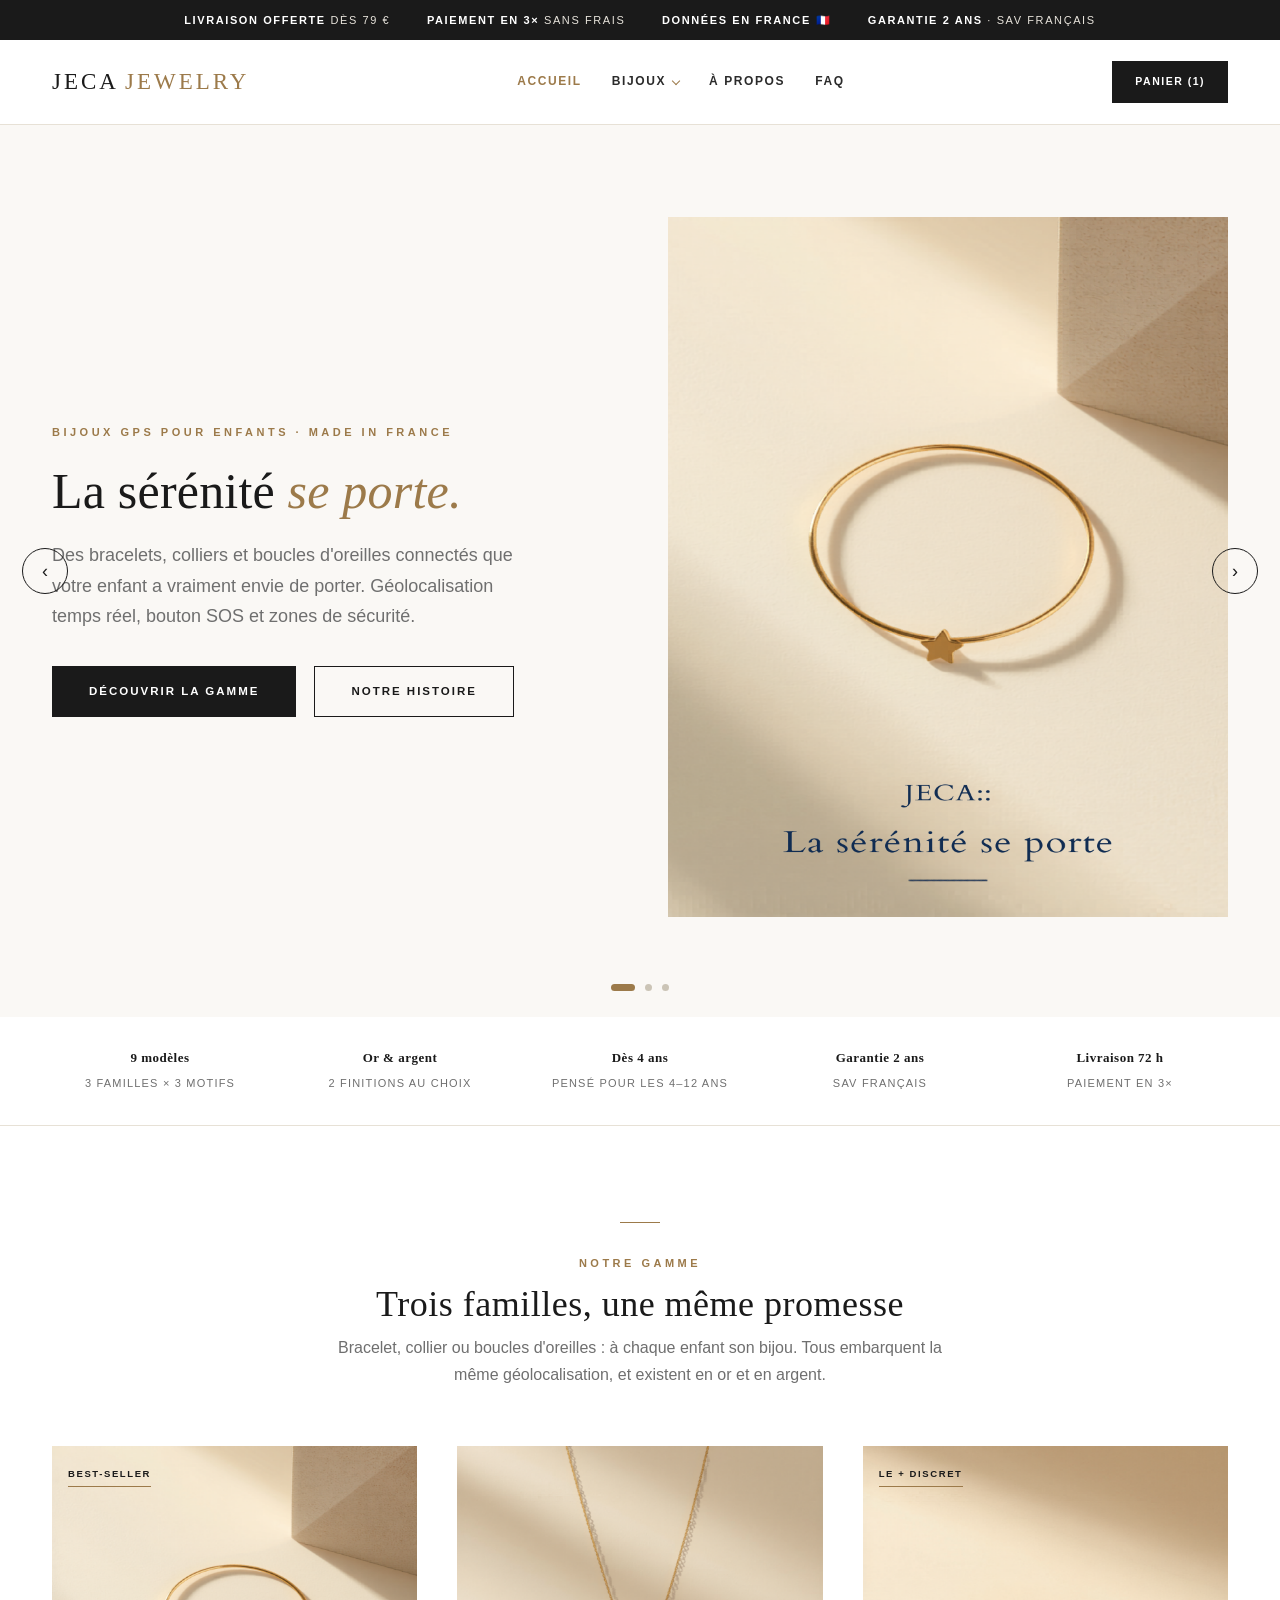
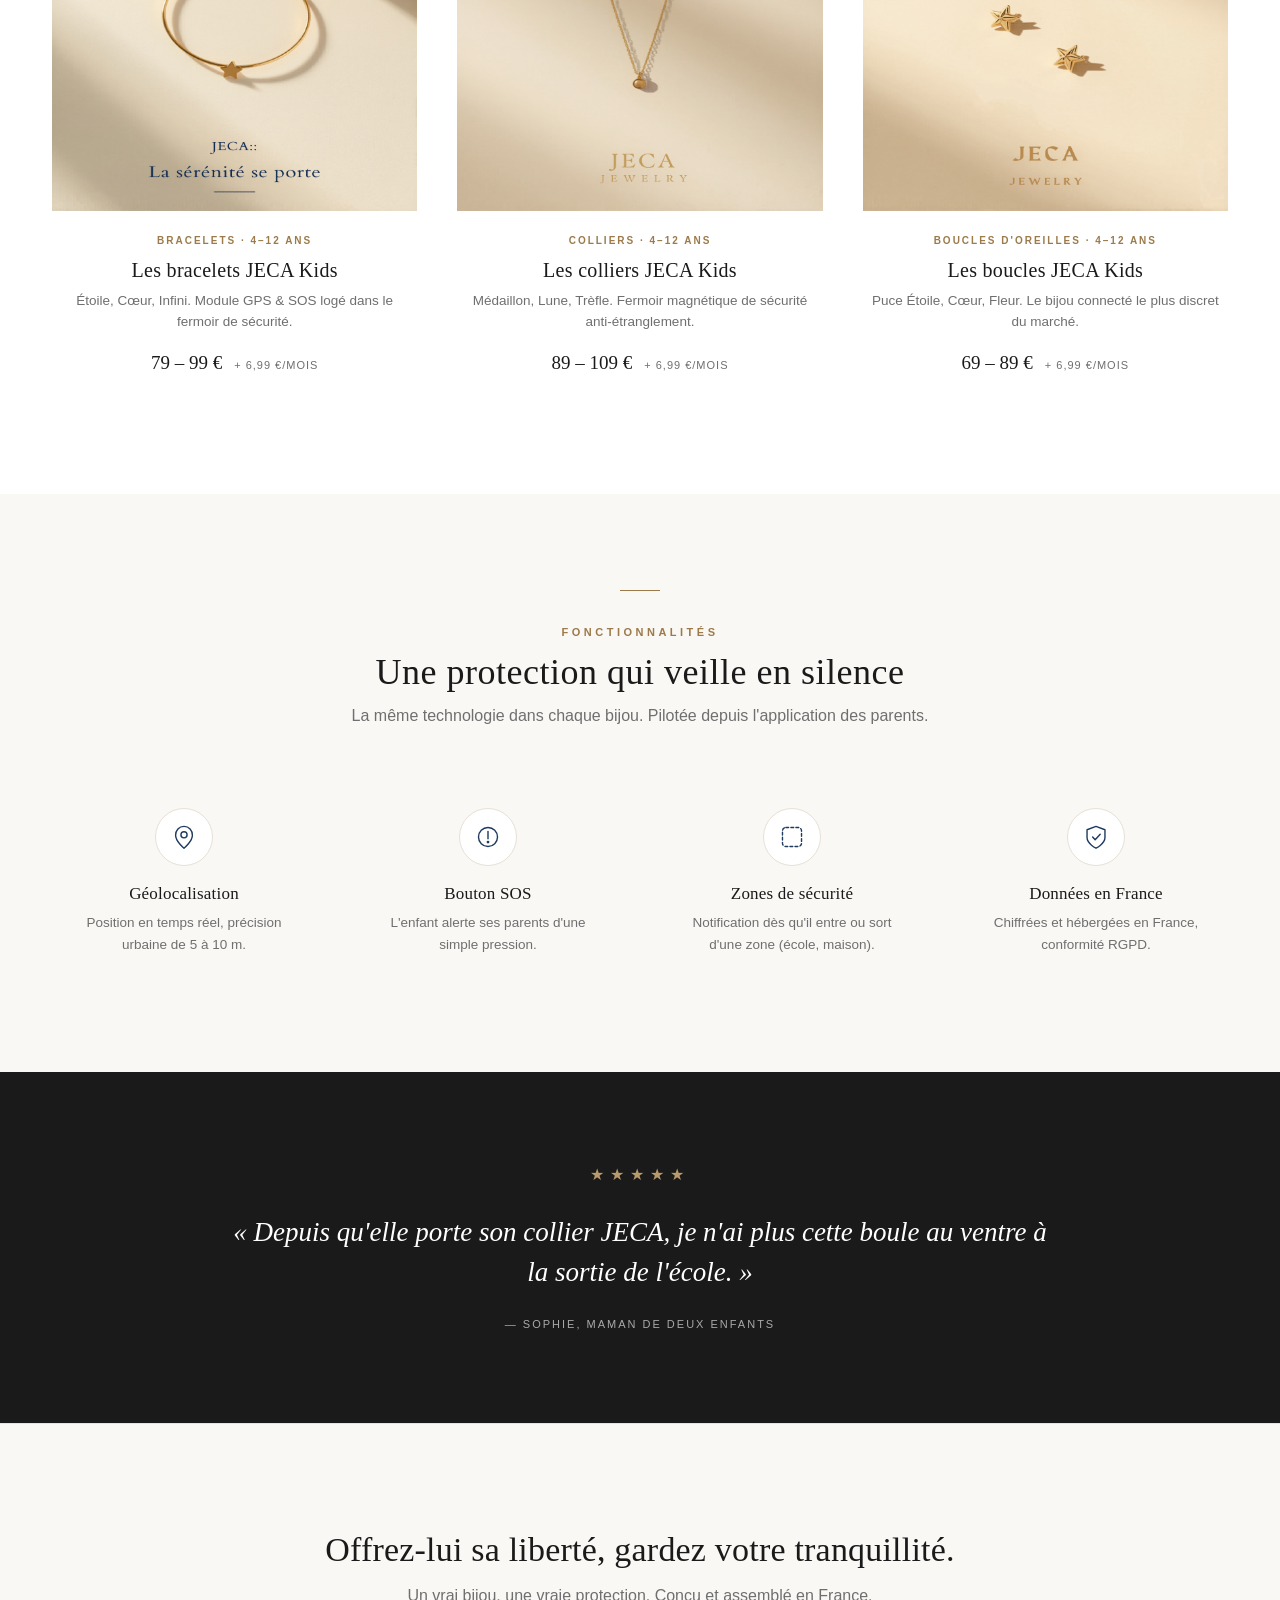
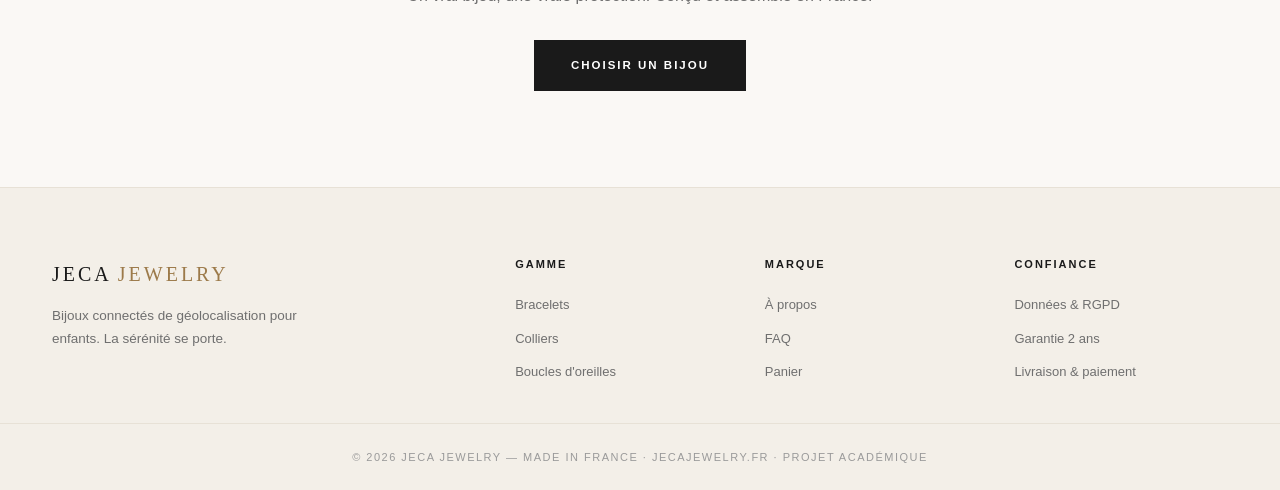
==== commit 7bc05f3a: "Ajout des visuels produits générés (Canva) : bracelet, collier, boucles en or Co-Authored-By: RuFlo " ====
--- a/index.html
+++ b/index.html
@@ -65,10 +65,7 @@
             <a class="btn btn-ghost" href="a-propos.html">Notre histoire</a>
           </div>
         </div>
-        <div class="shot">
-          <svg viewBox="0 0 100 100"><use href="sprite.svg#etoile"/></svg>
-          <span class="ph-tag">Votre photo lifestyle ici</span>
-        </div>
+        <div class="shot"><img src="img/canva-bracelet.png" alt="Bracelet JECA Étoile en or"></div>
       </div>
     </div>
 
@@ -83,10 +80,7 @@
             <a class="btn btn-ghost" href="boucles.html">Voir les boucles</a>
           </div>
         </div>
-        <div class="shot">
-          <svg viewBox="0 0 100 100"><use href="sprite.svg#medaillon"/></svg>
-          <span class="ph-tag">Votre photo produit ici</span>
-        </div>
+        <div class="shot"><img src="img/canva-collier.png" alt="Collier JECA en or"></div>
       </div>
     </div>
 
@@ -101,10 +95,7 @@
             <a class="btn btn-ghost" href="faq.html">Comment ça marche ?</a>
           </div>
         </div>
-        <div class="shot">
-          <svg viewBox="0 0 100 100"><use href="sprite.svg#puce"/></svg>
-          <span class="ph-tag">Votre photo packshot ici</span>
-        </div>
+        <div class="shot"><img src="img/canva-boucles.png" alt="Boucles d'oreilles JECA en or"></div>
       </div>
     </div>
 
@@ -139,8 +130,7 @@
       <a class="pcard" href="bracelets.html">
         <div class="pic">
           <span class="tag-new">Best-seller</span>
-          <svg viewBox="0 0 100 100"><use href="sprite.svg#etoile"/></svg>
-          <span class="ph-tag">Votre photo ici</span>
+          <img src="img/canva-bracelet.png" alt="Bracelets JECA Kids en or">
         </div>
         <div class="pb">
           <div class="cat">Bracelets · 4–12 ans</div>
@@ -152,8 +142,7 @@
 
       <a class="pcard" href="colliers.html">
         <div class="pic">
-          <svg viewBox="0 0 100 100"><use href="sprite.svg#medaillon"/></svg>
-          <span class="ph-tag">Votre photo ici</span>
+          <img src="img/canva-collier.png" alt="Colliers JECA Kids en or">
         </div>
         <div class="pb">
           <div class="cat">Colliers · 4–12 ans</div>
@@ -166,8 +155,7 @@
       <a class="pcard" href="boucles.html">
         <div class="pic">
           <span class="tag-new">Le + discret</span>
-          <svg viewBox="0 0 100 100"><use href="sprite.svg#puce"/></svg>
-          <span class="ph-tag">Votre photo ici</span>
+          <img src="img/canva-boucles.png" alt="Boucles d'oreilles JECA Kids en or">
         </div>
         <div class="pb">
           <div class="cat">Boucles d'oreilles · 4–12 ans</div>
--- a/styles.css
+++ b/styles.css
@@ -1,270 +1,247 @@
-/* ===== JECA Jewelry — feuille de style partagée ===== */
+/* ===== JECA Jewelry — feuille de style (minimaliste luxe) ===== */
 :root{
-  --navy:#1F3A5F; --navy2:#16293f; --gold:#B08D57; --gold-l:#cda874;
-  --cream:#F7F4EF; --light:#EAF0F6; --ink:#1c2530; --grey:#5c6773; --white:#fff;
-  --radius:18px; --shadow:0 18px 40px rgba(31,58,95,.13);
+  --ink:#1a1a1a; --charcoal:#2b2b2b; --paper:#ffffff; --bg:#faf8f5;
+  --cream:#f3efe8; --line:#e7e1d6; --grey:#6f6f6f; --grey-l:#9a9a9a;
+  --navy:#1F3A5F; --gold:#9c7a4a; --gold-l:#b89a6b;
+  --maxw:1240px;
 }
 *{margin:0;padding:0;box-sizing:border-box}
-html{scroll-behavior:smooth;scroll-padding-top:90px}
-body{font-family:'Helvetica Neue',Arial,sans-serif;color:var(--ink);background:var(--white);line-height:1.6;-webkit-font-smoothing:antialiased}
-h1,h2,h3,h4{font-family:Georgia,'Times New Roman',serif;color:var(--navy);line-height:1.2}
+html{scroll-behavior:smooth;scroll-padding-top:120px}
+body{font-family:'Helvetica Neue',Arial,sans-serif;color:var(--ink);background:var(--paper);line-height:1.65;font-size:16px;-webkit-font-smoothing:antialiased}
+h1,h2,h3,h4{font-family:Georgia,'Times New Roman',serif;color:var(--ink);font-weight:400;line-height:1.15;letter-spacing:.2px}
 a{text-decoration:none;color:inherit}
 img,svg{max-width:100%}
-.wrap{max-width:1180px;margin:0 auto;padding:0 28px}
-.eyebrow{text-transform:uppercase;letter-spacing:3px;font-size:12px;font-weight:700;color:var(--gold)}
+.wrap{max-width:var(--maxw);margin:0 auto;padding:0 32px}
+.center{text-align:center}
 .muted{color:var(--grey)}
-.center{text-align:center}
-.card .thumb svg,.gallery svg,.hero-card svg,.cart .mini svg,.split .visual svg{color:var(--gold)}
-.split .visual svg{color:var(--gold-l)}
+.eyebrow{text-transform:uppercase;letter-spacing:3.5px;font-size:11px;font-weight:600;color:var(--gold)}
+.lux-line{display:inline-block;width:40px;height:1px;background:var(--gold);margin:0 auto 18px}
+.card .thumb svg,.gallery svg,.cart .mini svg,.split .visual svg,.shot svg,.pic svg{color:var(--gold)}
 .feature .ic svg{color:var(--navy);stroke:var(--navy)}
 
-/* Buttons */
-.btn{display:inline-block;background:var(--gold);color:#fff;padding:14px 30px;border-radius:40px;font-weight:600;font-size:15px;letter-spacing:.3px;transition:.2s;border:none;cursor:pointer}
-.btn:hover{background:var(--navy)}
-.btn-sm{padding:9px 20px;font-size:14px}
-.btn-ghost{background:transparent;border:1.5px solid #fff;color:#fff}
-.btn-ghost:hover{background:#fff;color:var(--navy)}
-.btn-navy{background:var(--navy)}
-.btn-navy:hover{background:var(--navy2)}
+/* Buttons — rectangulaires, capitales espacées */
+.btn{display:inline-block;background:var(--ink);color:#fff;padding:15px 36px;border-radius:0;
+  font-size:11.5px;font-weight:600;letter-spacing:2px;text-transform:uppercase;transition:.25s;border:1px solid var(--ink);cursor:pointer}
+.btn:hover{background:#fff;color:var(--ink)}
+.btn-sm{padding:11px 22px;font-size:10.5px;letter-spacing:1.5px}
+.btn-ghost{background:transparent;border:1px solid var(--ink);color:var(--ink)}
+.btn-ghost:hover{background:var(--ink);color:#fff}
+.btn-navy{background:var(--navy);border-color:var(--navy)}
+.btn-navy:hover{background:#fff;color:var(--navy)}
+.linkU{display:inline-block;text-transform:uppercase;letter-spacing:1.6px;font-size:11.5px;font-weight:600;
+  color:var(--ink);border-bottom:1px solid var(--ink);padding-bottom:3px}
+.linkU:hover{color:var(--gold);border-color:var(--gold)}
+
+/* Promo bar */
+.promo{background:var(--ink);color:#e8e4dc;text-align:center;font-size:11px;letter-spacing:1.6px;text-transform:uppercase;padding:11px 16px}
+.promo b{color:#fff;font-weight:600}
+.promo span{margin:0 16px;white-space:nowrap}
+@media(max-width:640px){.promo span{display:none}.promo span:first-child{display:inline}}
 
 /* NAV */
-header{position:sticky;top:0;z-index:50;background:rgba(255,255,255,.96);backdrop-filter:blur(8px);border-bottom:1px solid #eee}
-nav.bar{display:flex;align-items:center;justify-content:space-between;height:76px;gap:18px}
-.logo{font-family:Georgia,serif;font-size:24px;font-weight:700;color:var(--navy);letter-spacing:1px;white-space:nowrap}
-.logo span{color:var(--gold);margin-left:4px}
-.navlinks{display:flex;gap:26px;font-size:15px;font-weight:500;flex-wrap:wrap}
-.navlinks a:hover{color:var(--gold)}
-.navlinks a.active{color:var(--gold)}
-
-/* HERO */
-.hero{background:linear-gradient(135deg,var(--navy) 0%,var(--navy2) 60%,#0f1d2e 100%);color:#fff;position:relative;overflow:hidden}
-.hero::after{content:"";position:absolute;right:-120px;top:-120px;width:520px;height:520px;border-radius:50%;background:radial-gradient(circle,rgba(176,141,87,.28),transparent 70%)}
-.hero .wrap{display:grid;grid-template-columns:1.05fr .95fr;gap:40px;align-items:center;padding:80px 28px 88px;position:relative;z-index:2}
-.hero h1{color:#fff;font-size:52px;margin:16px 0}
-.hero h1 em{color:var(--gold-l);font-style:italic}
-.hero p.lead{font-size:19px;color:#d7e0ea;max-width:520px;margin-bottom:28px}
-.hero .actions{display:flex;gap:16px;flex-wrap:wrap}
-.trustline{margin-top:32px;display:flex;gap:24px;flex-wrap:wrap;font-size:13px;color:#aebccb}
-.trustline b{color:#fff}
-.hero-card{background:rgba(255,255,255,.06);border:1px solid rgba(255,255,255,.14);border-radius:28px;padding:34px;backdrop-filter:blur(4px);text-align:center}
-.hero-card svg{width:210px;height:210px}
-.hero-card .cap{color:#cdd7e2;font-size:14px;margin-top:10px}
-.hero-card .price{color:var(--gold-l);font-weight:700;font-size:18px;margin-top:4px}
-
-/* Page banner (sous-pages) */
-.banner{background:linear-gradient(135deg,var(--navy),var(--navy2));color:#fff;text-align:center;padding:64px 28px}
-.banner h1{color:#fff;font-size:40px;margin:10px 0}
-.banner p{color:#d7e0ea;max-width:640px;margin:0 auto;font-size:17px}
-
-/* Strip confiance */
-.strip{background:var(--cream);border-bottom:1px solid #ece5da}
-.strip .wrap{display:flex;justify-content:space-between;gap:20px;flex-wrap:wrap;padding:22px 28px;text-align:center}
-.strip .item{flex:1;min-width:160px}
-.strip .item b{display:block;color:var(--navy);font-size:15px}
-.strip .item span{font-size:12.5px;color:var(--grey)}
+header{position:sticky;top:0;z-index:50;background:rgba(255,255,255,.98);backdrop-filter:blur(6px);border-bottom:1px solid var(--line)}
+nav.bar{display:flex;align-items:center;justify-content:space-between;height:84px;gap:18px}
+.logo{font-family:Georgia,serif;font-size:23px;font-weight:400;color:var(--ink);letter-spacing:3px;text-transform:uppercase;white-space:nowrap}
+.logo span{color:var(--gold);margin-left:6px}
+.navlinks{display:flex;gap:30px;font-size:12px;font-weight:600;text-transform:uppercase;letter-spacing:1.6px;flex-wrap:wrap;align-items:center}
+.navlinks a{color:var(--charcoal);position:relative;padding:4px 0}
+.navlinks a:hover,.navlinks a.active{color:var(--gold)}
+
+/* Méga-menu */
+.has-mega{position:relative}
+.has-mega>a::after{content:"";display:inline-block;width:5px;height:5px;border-right:1px solid var(--gold);border-bottom:1px solid var(--gold);transform:rotate(45deg);margin-left:7px;vertical-align:middle;margin-bottom:2px}
+.mega{position:absolute;top:calc(100% + 22px);left:50%;transform:translateX(-50%) translateY(8px);
+  background:#fff;border:1px solid var(--line);border-top:2px solid var(--gold);
+  box-shadow:0 30px 60px rgba(26,26,26,.10);padding:30px 34px;min-width:560px;display:grid;
+  grid-template-columns:repeat(3,1fr);gap:26px;opacity:0;visibility:hidden;transition:.22s;z-index:60}
+.has-mega:hover .mega{opacity:1;visibility:visible;transform:translateX(-50%) translateY(0)}
+.mega .col h5{font-family:Georgia,serif;color:var(--ink);font-size:13px;margin-bottom:14px;
+  text-transform:uppercase;letter-spacing:2px;border-bottom:1px solid var(--line);padding-bottom:10px;font-weight:400}
+.mega .col a{display:flex;gap:11px;align-items:center;padding:7px 0;font-size:13.5px;color:var(--charcoal);letter-spacing:.3px}
+.mega .col a:hover{color:var(--gold)}
+.mega .col a svg{width:20px;height:20px;color:var(--gold);flex:none}
+@media(max-width:980px){.has-mega>a::after{display:none}.mega{display:none}}
+
+/* Carrousel hero — éditorial, clair */
+.carousel{position:relative;overflow:hidden;background:var(--bg)}
+.slides{display:flex;transition:transform .7s cubic-bezier(.5,.02,.2,1)}
+.slide{min-width:100%;background:var(--bg)}
+.slide.s2{background:var(--cream)}
+.slide.s3{background:#f1eee7}
+.slide .wrap{display:grid;grid-template-columns:1fr 1fr;gap:56px;align-items:center;padding:92px 32px 100px;max-width:var(--maxw)}
+.slide h1{font-size:50px;margin:20px 0 22px;line-height:1.08}
+.slide h1 em{font-style:italic;color:var(--gold)}
+.slide p.lead{font-size:18px;color:var(--grey);max-width:480px;margin-bottom:34px;line-height:1.7}
+.slide .actions{display:flex;gap:18px;flex-wrap:wrap;align-items:center}
+.shot{aspect-ratio:4/5;background:#fff;border:1px solid var(--line);display:flex;flex-direction:column;
+  align-items:center;justify-content:center;text-align:center;gap:16px;color:var(--grey)}
+.shot svg{width:120px;height:120px;color:var(--gold)}
+.shot img{width:100%;height:100%;object-fit:cover}
+.shot:has(img){border:none;padding:0}
+.shot .ph-tag{font-size:10px;letter-spacing:2px;text-transform:uppercase;color:var(--grey-l);border:1px dashed #cdc6b8;padding:6px 14px}
+.car-btn{position:absolute;top:50%;transform:translateY(-50%);z-index:5;width:46px;height:46px;border-radius:50%;
+  background:transparent;border:1px solid var(--ink);color:var(--ink);font-size:18px;cursor:pointer;
+  display:flex;align-items:center;justify-content:center;transition:.2s}
+.car-btn:hover{background:var(--ink);color:#fff}
+.car-btn.prev{left:22px}.car-btn.next{right:22px}
+.dots{position:absolute;bottom:26px;left:50%;transform:translateX(-50%);display:flex;gap:10px;z-index:5}
+.dots b{width:7px;height:7px;border-radius:50%;background:#cbc4b6;cursor:pointer;transition:.2s}
+.dots b.on{background:var(--gold);width:24px;border-radius:4px}
+
+/* Bandeau confiance */
+.strip{background:#fff;border-bottom:1px solid var(--line)}
+.strip .wrap{display:flex;justify-content:space-between;gap:24px;flex-wrap:wrap;padding:30px 32px;text-align:center}
+.strip .item{flex:1;min-width:150px}
+.strip .item b{display:block;color:var(--ink);font-size:13px;font-family:Georgia,serif;letter-spacing:.5px}
+.strip .item span{font-size:11px;color:var(--grey);text-transform:uppercase;letter-spacing:1.2px}
 
 /* Sections */
-section.block{padding:78px 0}
-.block.alt{background:var(--cream)}
-.head{text-align:center;max-width:680px;margin:0 auto 48px}
-.head h2{font-size:36px;margin:12px 0}
-.head p{color:var(--grey);font-size:17px}
-
-/* Grilles produits */
-.grid3{display:grid;grid-template-columns:repeat(3,1fr);gap:26px}
-.card{border:1px solid #ececec;border-radius:var(--radius);overflow:hidden;transition:.25s;background:#fff;display:flex;flex-direction:column}
-.card:hover{box-shadow:var(--shadow);transform:translateY(-4px)}
-.card .thumb{height:220px;display:flex;align-items:center;justify-content:center;background:linear-gradient(160deg,var(--light),#fff)}
-.card .thumb svg{width:140px;height:140px}
-.card .body{padding:22px 22px 26px;display:flex;flex-direction:column;flex:1}
-.card h3{font-size:21px}
-.card .target{font-size:12px;text-transform:uppercase;letter-spacing:1.5px;color:var(--gold);font-weight:700;margin-bottom:6px}
-.card .desc{color:var(--grey);font-size:14.5px;margin:10px 0 14px}
-.card .feat{list-style:none;font-size:14px;margin-bottom:16px}
-.card .feat li{padding:4px 0 4px 24px;position:relative;color:var(--ink)}
-.card .feat li::before{content:"✓";position:absolute;left:0;color:var(--gold);font-weight:700}
-.card .pricerow{display:flex;align-items:baseline;justify-content:space-between;margin:auto 0 14px}
-.card .price{font-size:24px;font-weight:700;color:var(--navy);font-family:Georgia,serif}
-.card .sub{font-size:13px;color:var(--grey)}
-.card .btn{width:100%;text-align:center}
+section.block{padding:96px 0}
+.block.alt{background:var(--bg)}
+.head{text-align:center;max-width:640px;margin:0 auto 58px}
+.head h2{font-size:36px;margin:8px 0;letter-spacing:.5px}
+.head p{color:var(--grey);font-size:16px;margin-top:10px}
+
+/* Bannière sous-pages */
+.banner{background:var(--bg);color:var(--ink);text-align:center;padding:84px 32px;border-bottom:1px solid var(--line)}
+.banner .eyebrow{color:var(--gold)}
+.banner h1{font-size:42px;margin:14px 0}
+.banner p{color:var(--grey);max-width:640px;margin:0 auto;font-size:16px;line-height:1.7}
+
+/* Grille produits — éditoriale, sans cadre */
+.pgrid{display:grid;grid-template-columns:repeat(3,1fr);gap:50px 40px}
+.grid3{display:grid;grid-template-columns:repeat(3,1fr);gap:40px}
+.pcard{background:transparent;border:none;display:flex;flex-direction:column;transition:.3s}
+.pcard:hover .pic svg{transform:scale(1.05)}
+.pcard:hover .pic img{transform:scale(1.04)}
+.pic{aspect-ratio:1/1;position:relative;background:var(--cream);display:flex;align-items:center;justify-content:center;overflow:hidden}
+.pic svg{width:42%;height:42%;color:var(--gold);transition:.45s}
+.pic img{width:100%;height:100%;object-fit:cover;transition:.6s}
+.pic .ph-tag{position:absolute;bottom:14px;left:50%;transform:translateX(-50%);font-size:9.5px;letter-spacing:1.5px;
+  text-transform:uppercase;color:var(--grey-l);background:rgba(255,255,255,.7);border:1px dashed #cdc6b8;padding:5px 11px}
+.pic .tag-new{position:absolute;top:16px;left:16px;background:transparent;color:var(--ink);font-size:9.5px;font-weight:600;
+  letter-spacing:1.6px;padding:4px 0;text-transform:uppercase;border-bottom:1px solid var(--gold)}
+.pcard .pb{padding:22px 4px 4px;display:flex;flex-direction:column;flex:1;text-align:center}
+.pcard .pb .cat,.card .target{font-size:10px;text-transform:uppercase;letter-spacing:2px;color:var(--gold);font-weight:600;margin-bottom:9px}
+.pcard .pb h3{font-size:20px;margin-bottom:8px;letter-spacing:.3px}
+.pcard .pb .d{color:var(--grey);font-size:13.5px;margin-bottom:14px;line-height:1.6}
+.pcard .pb .finish{justify-content:center}
+.pcard .pr{display:flex;align-items:baseline;justify-content:center;gap:12px;margin:auto 0 16px}
+.pcard .pr .price{font-family:Georgia,serif;font-size:19px;color:var(--ink)}
+.pcard .pr .sub{font-size:11px;color:var(--grey);text-transform:uppercase;letter-spacing:1px}
+.pcard .btn{width:auto;align-self:center}
 
 /* Finitions */
-.finish{display:inline-flex;gap:6px;align-items:center;font-size:12.5px;color:var(--grey);margin-bottom:8px}
-.dot{width:14px;height:14px;border-radius:50%;display:inline-block;border:1px solid rgba(0,0,0,.15)}
+.finish{display:inline-flex;gap:7px;align-items:center;font-size:11px;color:var(--grey);margin-bottom:10px;text-transform:uppercase;letter-spacing:1.2px}
+.dot{width:13px;height:13px;border-radius:50%;display:inline-block;border:1px solid rgba(0,0,0,.12)}
 .dot.or{background:linear-gradient(135deg,#e9c878,#b8860b)}
 .dot.argent{background:linear-gradient(135deg,#e8e8ec,#a9aab0)}
 
+/* Anciennes cartes (fallback .card) */
+.card{border:none;background:transparent;display:flex;flex-direction:column;text-align:center}
+.card .thumb{aspect-ratio:1/1;display:flex;align-items:center;justify-content:center;background:var(--cream)}
+.card .thumb svg{width:42%;height:42%}
+.card .body{padding:20px 4px}
+.card h3{font-size:20px;margin-bottom:6px}
+.card .desc{color:var(--grey);font-size:14px;margin:8px 0 14px}
+.card .feat{list-style:none;font-size:13px;margin-bottom:16px;color:var(--grey)}
+.card .price{font-family:Georgia,serif;font-size:19px;color:var(--ink)}
+
 /* Piliers */
-.grid3.pillars .feature{background:#fff;border-radius:var(--radius);padding:30px 24px;text-align:center;border:1px solid #efe8dd}
-.feature .ic{width:62px;height:62px;border-radius:50%;background:var(--light);display:flex;align-items:center;justify-content:center;margin:0 auto 16px}
-.feature .ic svg{width:30px;height:30px;stroke:var(--navy);fill:none}
-.feature h3{font-size:18px;margin-bottom:8px}
-.feature p{font-size:14px;color:var(--grey)}
+.grid3.pillars .feature{background:transparent;border:none;padding:20px;text-align:center}
+.feature .ic{width:58px;height:58px;border-radius:50%;background:#fff;border:1px solid var(--line);display:flex;align-items:center;justify-content:center;margin:0 auto 18px}
+.feature .ic svg{width:28px;height:28px;fill:none}
+.feature h3{font-size:17px;margin-bottom:9px}
+.feature p{font-size:13.5px;color:var(--grey);line-height:1.6}
 
 /* Fiche produit */
-.product{display:grid;grid-template-columns:1fr 1fr;gap:48px;align-items:start;padding:60px 0}
-.gallery{background:linear-gradient(160deg,var(--light),#fff);border-radius:24px;display:flex;align-items:center;justify-content:center;height:420px;border:1px solid #e8edf3}
-.gallery svg{width:240px;height:240px}
-.product .target{font-size:12px;text-transform:uppercase;letter-spacing:1.5px;color:var(--gold);font-weight:700}
-.product h1{font-size:34px;margin:8px 0 12px}
-.product .price{font-size:30px;font-family:Georgia,serif;color:var(--navy);font-weight:700}
-.product .price small{font-size:15px;color:var(--grey);font-weight:400;font-family:inherit}
-.opt{margin:20px 0}
-.opt label{display:block;font-weight:600;margin-bottom:8px;font-size:14px}
+.product{display:grid;grid-template-columns:1fr 1fr;gap:64px;align-items:start;padding:72px 0}
+.gallery{background:var(--cream);display:flex;align-items:center;justify-content:center;aspect-ratio:1/1;border:1px solid var(--line)}
+.gallery svg{width:42%;height:42%}
+.product .target{font-size:10px;text-transform:uppercase;letter-spacing:2px;color:var(--gold);font-weight:600}
+.product h1{font-size:34px;margin:10px 0 16px;letter-spacing:.3px}
+.product .price{font-size:26px;font-family:Georgia,serif;color:var(--ink)}
+.product .price small{font-size:13px;color:var(--grey);font-family:inherit;text-transform:uppercase;letter-spacing:1px}
+.opt{margin:24px 0}
+.opt label{display:block;font-weight:600;margin-bottom:10px;font-size:11px;text-transform:uppercase;letter-spacing:1.6px;color:var(--charcoal)}
 .chips{display:flex;gap:10px;flex-wrap:wrap}
-.chip{border:1.5px solid #d9dee5;border-radius:30px;padding:9px 18px;font-size:14px;cursor:pointer;background:#fff;display:inline-flex;gap:8px;align-items:center}
-.chip.sel,.chip:hover{border-color:var(--gold);color:var(--navy)}
-.benef{list-style:none;margin:18px 0}
-.benef li{padding:6px 0 6px 26px;position:relative}
-.benef li::before{content:"✓";position:absolute;left:0;color:var(--gold);font-weight:700}
-
-/* Tabs (CSS pur via details) */
-.tabs details{border-bottom:1px solid #e7e7e7}
-.tabs summary{cursor:pointer;padding:18px 0;font-weight:600;color:var(--navy);font-size:16px;list-style:none}
+.chip{border:1px solid var(--line);border-radius:0;padding:11px 18px;font-size:12px;cursor:pointer;background:#fff;display:inline-flex;gap:8px;align-items:center;letter-spacing:.5px;transition:.2s}
+.chip.sel,.chip:hover{border-color:var(--ink);color:var(--ink)}
+.benef{list-style:none;margin:22px 0}
+.benef li{padding:8px 0 8px 26px;position:relative;color:var(--charcoal);font-size:15px}
+.benef li::before{content:"";position:absolute;left:0;top:16px;width:14px;height:1px;background:var(--gold)}
+
+/* Onglets */
+.tabs details{border-bottom:1px solid var(--line)}
+.tabs summary{cursor:pointer;padding:20px 0;font-weight:600;color:var(--ink);font-size:13px;list-style:none;text-transform:uppercase;letter-spacing:1.5px}
 .tabs summary::-webkit-details-marker{display:none}
-.tabs summary::after{content:"+";float:right;color:var(--gold);font-weight:700}
+.tabs summary::after{content:"+";float:right;color:var(--gold);font-weight:400;font-size:18px}
 .tabs details[open] summary::after{content:"–"}
-.tabs .tc{padding:0 0 18px;color:var(--grey);font-size:15px}
+.tabs .tc{padding:0 0 22px;color:var(--grey);font-size:15px;line-height:1.7}
 .tabs .tc ul{margin-left:18px}
 
 /* Panier */
-.cart{width:100%;border-collapse:collapse;margin:24px 0}
-.cart th,.cart td{padding:16px 12px;border-bottom:1px solid #eee;text-align:left;font-size:15px}
-.cart th{color:var(--grey);font-weight:600;font-size:13px;text-transform:uppercase;letter-spacing:.5px}
-.cart .it{display:flex;gap:14px;align-items:center}
-.cart .mini{width:56px;height:56px;border-radius:12px;background:var(--light);display:flex;align-items:center;justify-content:center}
+.cart{width:100%;border-collapse:collapse;margin:26px 0}
+.cart th,.cart td{padding:18px 12px;border-bottom:1px solid var(--line);text-align:left;font-size:14px}
+.cart th{color:var(--grey);font-weight:600;font-size:10.5px;text-transform:uppercase;letter-spacing:1.5px}
+.cart .it{display:flex;gap:16px;align-items:center}
+.cart .mini{width:60px;height:60px;background:var(--cream);display:flex;align-items:center;justify-content:center}
 .cart .mini svg{width:38px;height:38px}
-.summary{background:var(--cream);border-radius:var(--radius);padding:26px;border:1px solid #ece5da}
-.summary .row{display:flex;justify-content:space-between;padding:8px 0;font-size:15px}
-.summary .row.total{border-top:1px solid #ddd;margin-top:10px;padding-top:14px;font-size:19px;font-weight:700;color:var(--navy)}
-.cart-grid{display:grid;grid-template-columns:1.6fr .9fr;gap:36px;align-items:start;padding:50px 0}
+.summary{background:var(--bg);padding:30px;border:1px solid var(--line)}
+.summary .row{display:flex;justify-content:space-between;padding:9px 0;font-size:14px}
+.summary .row.total{border-top:1px solid var(--line);margin-top:12px;padding-top:16px;font-size:18px;font-family:Georgia,serif;color:var(--ink)}
+.cart-grid{display:grid;grid-template-columns:1.6fr .9fr;gap:44px;align-items:start;padding:60px 0}
 
 /* FAQ */
-.faq-item{border-bottom:1px solid #e7e7e7}
-.faq-item summary{cursor:pointer;padding:22px 0;font-size:18px;font-weight:600;color:var(--navy);font-family:Georgia,serif;list-style:none}
+.faq-item{border-bottom:1px solid var(--line)}
+.faq-item summary{cursor:pointer;padding:26px 0;font-size:19px;font-weight:400;color:var(--ink);font-family:Georgia,serif;list-style:none}
 .faq-item summary::-webkit-details-marker{display:none}
-.faq-item summary::after{content:"+";float:right;color:var(--gold)}
+.faq-item summary::after{content:"+";float:right;color:var(--gold);font-size:20px}
 .faq-item[open] summary::after{content:"–"}
-.faq-item p{color:var(--grey);font-size:15px;padding:0 0 22px}
+.faq-item p{color:var(--grey);font-size:15px;padding:0 0 26px;line-height:1.7;max-width:760px}
 
 /* À propos */
-.split{display:grid;grid-template-columns:1fr 1fr;gap:56px;align-items:center}
-.split .visual{background:linear-gradient(135deg,var(--navy),var(--navy2));border-radius:24px;height:360px;display:flex;align-items:center;justify-content:center}
-.split .visual svg{width:200px;height:200px}
-.split h2{font-size:32px;margin:10px 0 14px}
-.split p{color:var(--grey);margin-bottom:14px;font-size:16px}
-
-/* Quote */
-.quote{background:var(--navy);color:#fff;text-align:center}
-.quote .wrap{padding:70px 28px}
-.quote .stars{color:var(--gold-l);font-size:22px;letter-spacing:3px;margin-bottom:16px}
-.quote blockquote{font-family:Georgia,serif;font-size:26px;font-style:italic;max-width:820px;margin:0 auto 18px;line-height:1.4}
-.quote .who{color:#aebccb;font-size:14px}
+.split{display:grid;grid-template-columns:1fr 1fr;gap:64px;align-items:center}
+.split .visual{background:var(--cream);aspect-ratio:1/1;display:flex;align-items:center;justify-content:center;border:1px solid var(--line)}
+.split .visual svg{width:36%;height:36%}
+.split h2{font-size:32px;margin:12px 0 18px}
+.split p{color:var(--grey);margin-bottom:16px;font-size:15.5px;line-height:1.75}
+
+/* Citation */
+.quote{background:var(--ink);color:#fff;text-align:center}
+.quote .wrap{padding:90px 32px}
+.quote .stars{color:var(--gold-l);font-size:16px;letter-spacing:6px;margin-bottom:24px}
+.quote blockquote{font-family:Georgia,serif;font-size:27px;font-style:italic;max-width:820px;margin:0 auto 22px;line-height:1.5;color:#fff;font-weight:400}
+.quote .who{color:#a9a9a9;font-size:11px;text-transform:uppercase;letter-spacing:2px}
 
 /* CTA final */
-.cta-final{background:linear-gradient(135deg,var(--gold),var(--gold-l));color:#fff;text-align:center}
-.cta-final .wrap{padding:70px 28px}
-.cta-final h2{color:#fff;font-size:34px;margin-bottom:12px}
-.cta-final p{font-size:17px;margin-bottom:24px;color:#fff8ef}
-.cta-final .btn{background:var(--navy)}
-.cta-final .btn:hover{background:#0f1d2e}
+.cta-final{background:var(--bg);text-align:center;border-top:1px solid var(--line)}
+.cta-final .wrap{padding:96px 32px}
+.cta-final .eyebrow{color:var(--gold)}
+.cta-final h2{color:var(--ink);font-size:34px;margin:10px 0 14px}
+.cta-final p{font-size:16px;margin-bottom:30px;color:var(--grey)}
 
 /* Footer */
-footer.ft{background:var(--navy2);color:#9fb0c2;font-size:14px}
-footer.ft .wrap{display:grid;grid-template-columns:2fr 1fr 1fr 1fr;gap:30px;padding:54px 28px 28px}
-footer.ft h4{color:#fff;font-size:15px;margin-bottom:14px}
-footer.ft a{display:block;color:#9fb0c2;padding:4px 0}
-footer.ft a:hover{color:var(--gold-l)}
-footer.ft .logo{color:#fff;font-size:22px;margin-bottom:10px;display:inline-block}
-footer.ft .copy{border-top:1px solid #2b3f57;text-align:center;padding:18px;color:#7e90a4;font-size:13px}
+footer.ft{background:var(--cream);color:var(--charcoal);font-size:13px;border-top:1px solid var(--line)}
+footer.ft .wrap{display:grid;grid-template-columns:2fr 1fr 1fr 1fr;gap:36px;padding:70px 32px 34px}
+footer.ft h4{color:var(--ink);font-size:11px;margin-bottom:18px;text-transform:uppercase;letter-spacing:2px;font-family:'Helvetica Neue',Arial,sans-serif;font-weight:600}
+footer.ft a{display:block;color:var(--grey);padding:6px 0}
+footer.ft a:hover{color:var(--gold)}
+footer.ft .logo{color:var(--ink);font-size:20px;margin-bottom:14px;display:inline-block}
+footer.ft p{color:var(--grey);font-size:13.5px;line-height:1.7;max-width:280px}
+footer.ft .copy{border-top:1px solid var(--line);text-align:center;padding:24px;color:var(--grey-l);font-size:11px;text-transform:uppercase;letter-spacing:1.5px}
 
 /* Responsive */
-@media(max-width:900px){
-  .hero .wrap,.product,.split,.cart-grid{grid-template-columns:1fr}
-  .grid3{grid-template-columns:1fr 1fr}
+@media(max-width:980px){
+  .slide .wrap,.product,.split,.cart-grid{grid-template-columns:1fr}
+  .pgrid,.grid3{grid-template-columns:1fr 1fr}
   .navlinks{display:none}
   footer.ft .wrap{grid-template-columns:1fr 1fr}
-  .hero h1{font-size:40px}
+  .slide h1{font-size:38px}
 }
-@media(max-width:600px){
-  .grid3{grid-template-columns:1fr}
+@media(max-width:620px){
+  .pgrid,.grid3{grid-template-columns:1fr}
   .strip .wrap{flex-direction:column}
   footer.ft .wrap{grid-template-columns:1fr}
+  .wrap{padding:0 22px}
 }
-
-/* ===================================================================
-   ÉVOLUTION LUXE — promo bar · méga-menu · carrousel · grille joaillerie
-   =================================================================== */
-
-/* Bandeau promo (haut de page) */
-.promo{background:var(--navy2);color:var(--gold-l);text-align:center;font-size:13px;letter-spacing:.4px;padding:9px 16px}
-.promo b{color:#fff}
-.promo span{margin:0 14px;white-space:nowrap}
-@media(max-width:600px){.promo span{display:none}.promo span:first-child{display:inline}}
-
-/* Méga-menu */
-.has-mega{position:relative}
-.has-mega>a::after{content:"⌄";margin-left:5px;font-size:12px;color:var(--gold)}
-.mega{position:absolute;top:calc(100% + 18px);left:50%;transform:translateX(-50%) translateY(8px);
-  background:#fff;border:1px solid #eee;border-top:3px solid var(--gold);border-radius:0 0 14px 14px;
-  box-shadow:0 26px 50px rgba(31,58,95,.16);padding:24px;min-width:540px;display:grid;
-  grid-template-columns:repeat(3,1fr);gap:22px;opacity:0;visibility:hidden;transition:.2s;z-index:60}
-.has-mega:hover .mega{opacity:1;visibility:visible;transform:translateX(-50%) translateY(0)}
-.mega .col h5{font-family:Georgia,serif;color:var(--navy);font-size:14px;margin-bottom:10px;
-  text-transform:uppercase;letter-spacing:1px;border-bottom:1px solid #eee;padding-bottom:8px}
-.mega .col a{display:flex;gap:9px;align-items:center;padding:6px 0;font-size:14px;color:var(--ink)}
-.mega .col a:hover{color:var(--gold)}
-.mega .col a svg{width:22px;height:22px;color:var(--gold);flex:none}
-@media(max-width:900px){.has-mega>a::after{display:none}.mega{display:none}}
-
-/* Carrousel hero */
-.carousel{position:relative;overflow:hidden;background:var(--navy2)}
-.slides{display:flex;transition:transform .6s cubic-bezier(.6,.02,.2,1)}
-.slide{min-width:100%;background:linear-gradient(135deg,var(--navy) 0%,var(--navy2) 60%,#0f1d2e 100%);color:#fff;position:relative}
-.slide.s2{background:linear-gradient(135deg,#2a2118 0%,#1d1812 60%,#120f0a 100%)}
-.slide.s3{background:linear-gradient(135deg,#16293f 0%,#0f1d2e 100%)}
-.slide .wrap{display:grid;grid-template-columns:1.02fr .98fr;gap:44px;align-items:center;padding:78px 28px 84px;position:relative;z-index:2}
-.slide h1{color:#fff;font-size:50px;margin:14px 0}
-.slide h1 em{color:var(--gold-l);font-style:italic}
-.slide p.lead{font-size:19px;color:#d7e0ea;max-width:520px;margin-bottom:26px}
-.slide .actions{display:flex;gap:14px;flex-wrap:wrap}
-/* zone photo (emplacement à remplir) */
-.shot{aspect-ratio:4/3;border-radius:22px;border:1px solid rgba(255,255,255,.16);background:rgba(255,255,255,.05);
-  display:flex;flex-direction:column;align-items:center;justify-content:center;text-align:center;color:#cdd7e2;gap:10px}
-.shot svg{width:120px;height:120px;color:var(--gold-l)}
-.shot .ph-tag{font-size:12px;letter-spacing:1px;text-transform:uppercase;color:#9fb0c2;border:1px dashed #51637a;padding:5px 12px;border-radius:30px}
-/* contrôles */
-.car-btn{position:absolute;top:50%;transform:translateY(-50%);z-index:5;width:46px;height:46px;border-radius:50%;
-  background:rgba(255,255,255,.12);border:1px solid rgba(255,255,255,.25);color:#fff;font-size:20px;cursor:pointer;
-  display:flex;align-items:center;justify-content:center;transition:.2s}
-.car-btn:hover{background:var(--gold)}
-.car-btn.prev{left:18px}.car-btn.next{right:18px}
-.dots{position:absolute;bottom:20px;left:50%;transform:translateX(-50%);display:flex;gap:9px;z-index:5}
-.dots b{width:9px;height:9px;border-radius:50%;background:rgba(255,255,255,.4);cursor:pointer;transition:.2s}
-.dots b.on{background:var(--gold);width:26px;border-radius:6px}
-
-/* Grille produits joaillerie (photo carrée) */
-.pgrid{display:grid;grid-template-columns:repeat(3,1fr);gap:30px}
-.pcard{background:#fff;border:1px solid #ececec;border-radius:14px;overflow:hidden;transition:.25s;display:flex;flex-direction:column}
-.pcard:hover{box-shadow:var(--shadow);transform:translateY(-4px)}
-.pcard:hover .pic svg{transform:scale(1.06)}
-.pic{aspect-ratio:1/1;position:relative;background:linear-gradient(160deg,var(--cream),#fff);display:flex;align-items:center;justify-content:center;border-bottom:1px solid #f0eadf;overflow:hidden}
-.pic svg{width:46%;height:46%;color:var(--gold);transition:.35s}
-.pic img{width:100%;height:100%;object-fit:cover}
-.pic .ph-tag{position:absolute;bottom:12px;left:50%;transform:translateX(-50%);font-size:10.5px;letter-spacing:1px;
-  text-transform:uppercase;color:#a99873;background:rgba(255,255,255,.85);border:1px dashed #d8c8a6;padding:4px 10px;border-radius:20px}
-.pic .tag-new{position:absolute;top:12px;left:12px;background:var(--gold);color:#fff;font-size:11px;font-weight:700;
-  letter-spacing:.5px;padding:4px 11px;border-radius:20px;text-transform:uppercase}
-.pcard .pb{padding:18px 18px 22px;display:flex;flex-direction:column;flex:1}
-.pcard .pb .cat{font-size:11px;text-transform:uppercase;letter-spacing:1.5px;color:var(--gold);font-weight:700;margin-bottom:5px}
-.pcard .pb h3{font-size:19px;margin-bottom:6px}
-.pcard .pb .d{color:var(--grey);font-size:14px;margin-bottom:12px}
-.pcard .pr{display:flex;align-items:baseline;justify-content:space-between;margin:auto 0 12px}
-.pcard .pr .price{font-family:Georgia,serif;font-size:22px;font-weight:700;color:var(--navy)}
-.pcard .pr .sub{font-size:12.5px;color:var(--grey)}
-
-/* Touche luxe */
-.eyebrow{font-weight:700}
-.lux-line{display:inline-block;width:48px;height:2px;background:var(--gold);margin:0 auto 4px}
-@media(max-width:900px){.slide .wrap{grid-template-columns:1fr}.slide h1{font-size:38px}.pgrid{grid-template-columns:1fr 1fr}}
-@media(max-width:600px){.pgrid{grid-template-columns:1fr}}
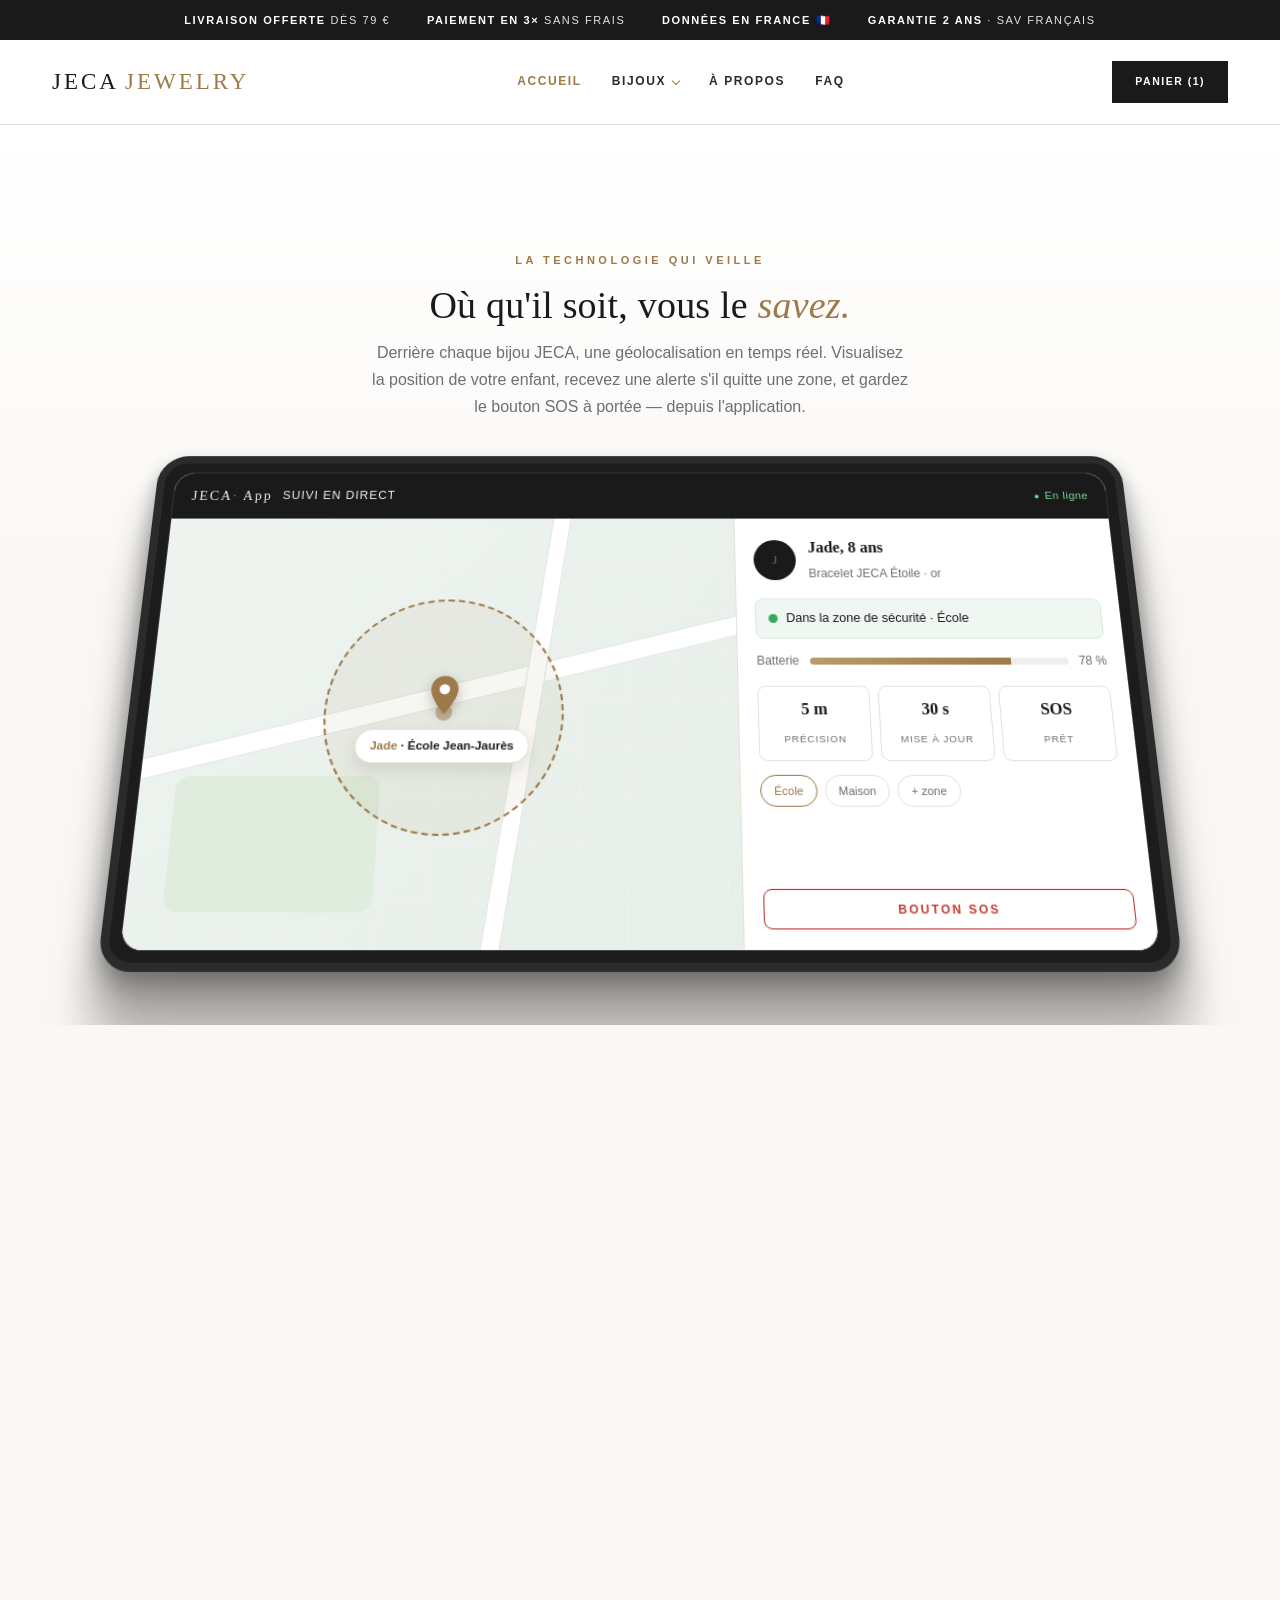
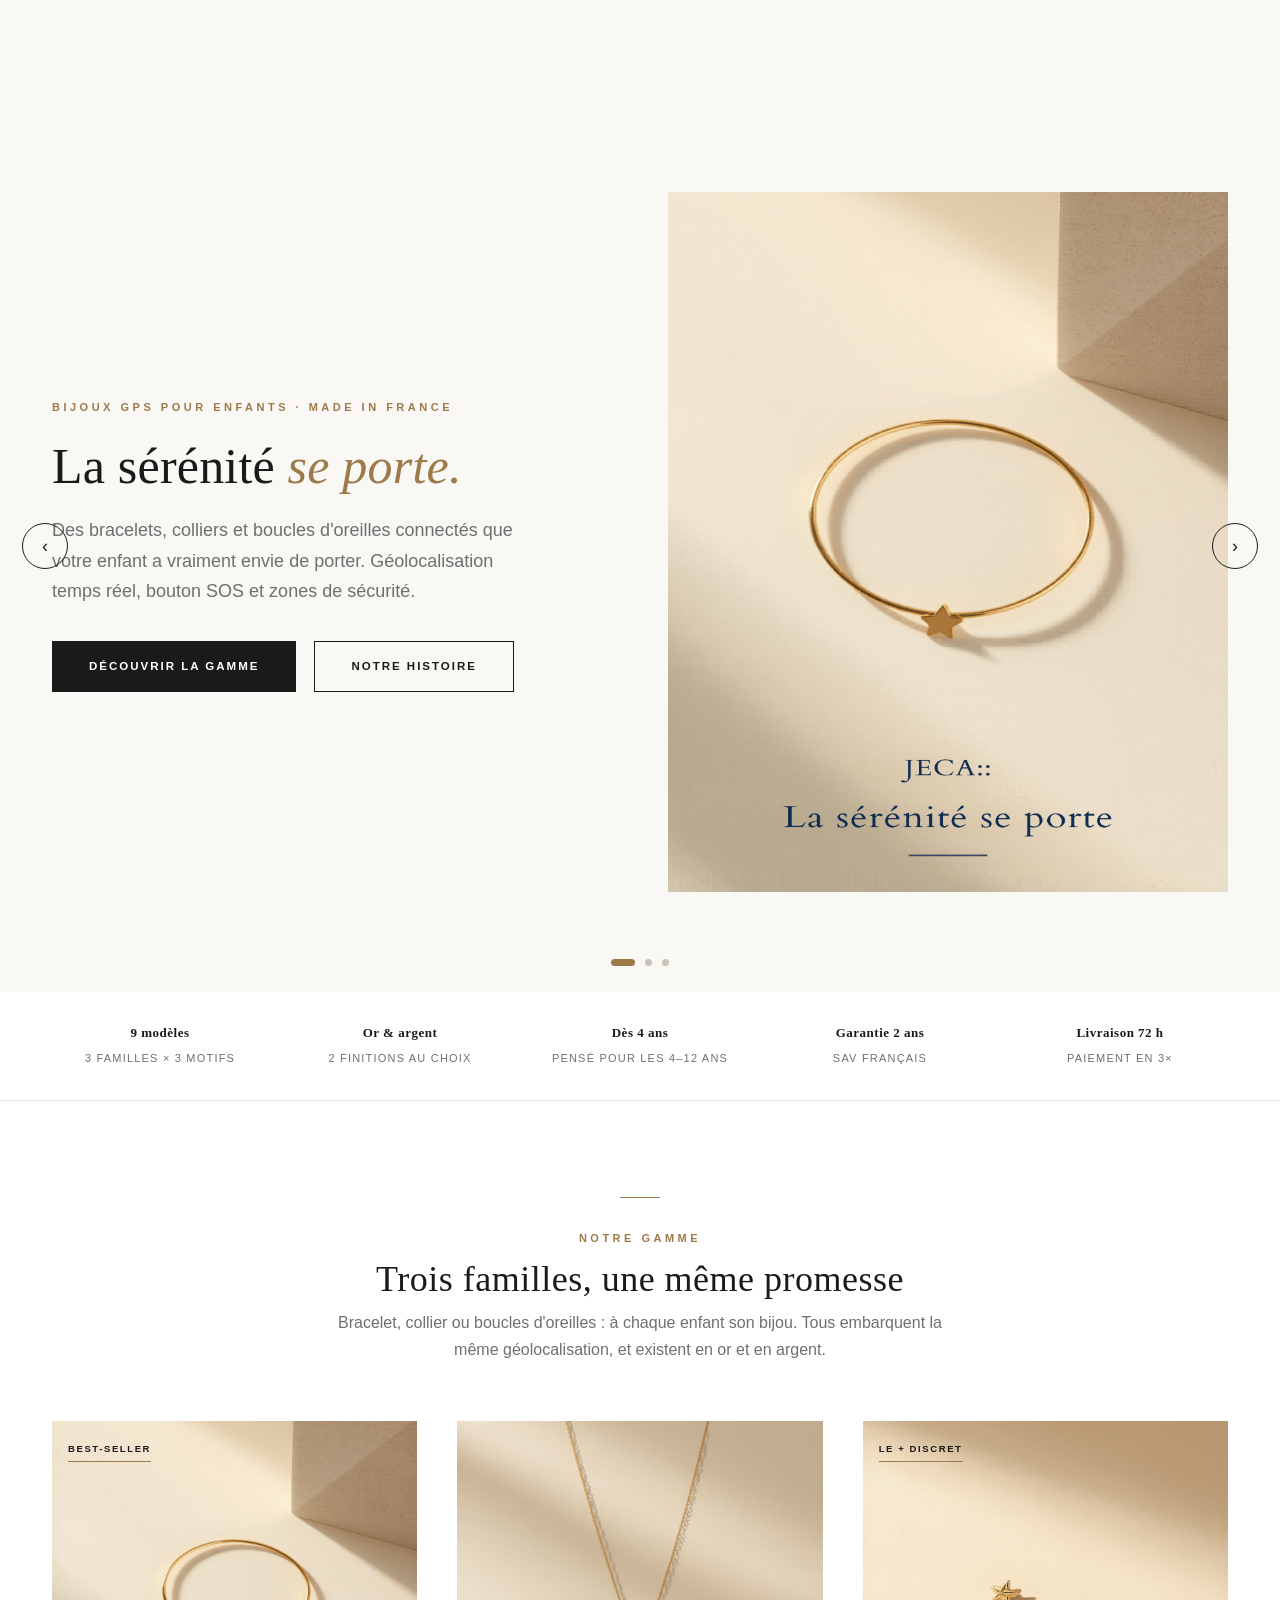
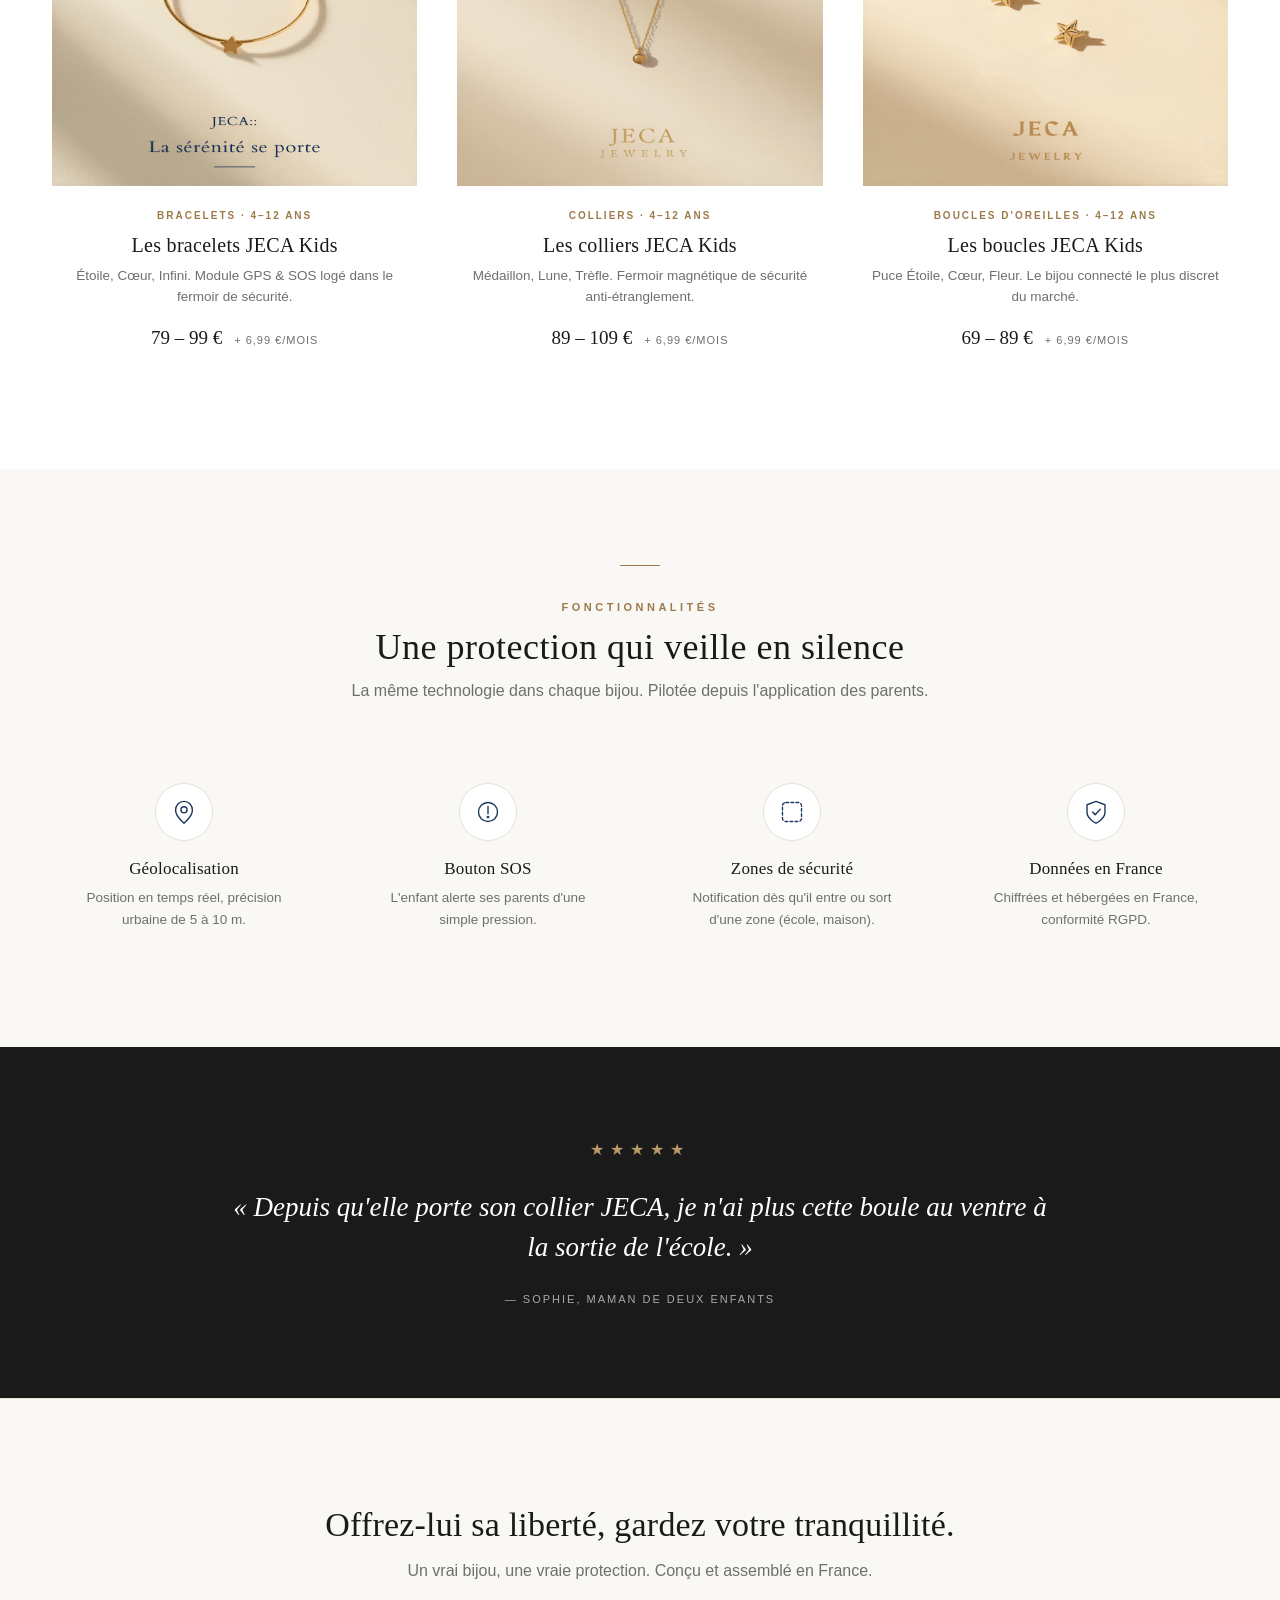
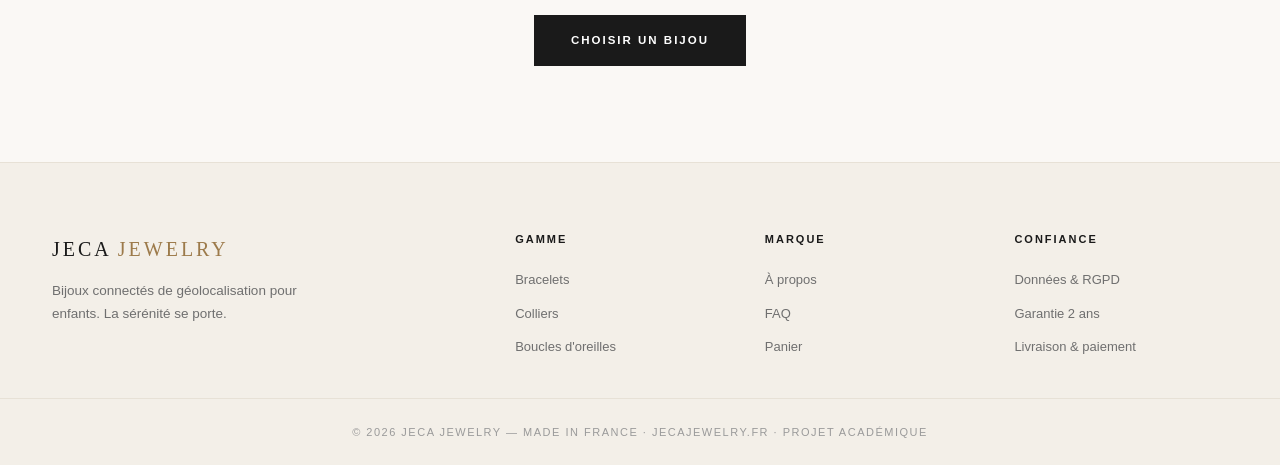
==== commit fa227838: "Hero scroll technologique : démo 3D de l'app de géolocalisation (JS natif) Co-Authored-By: RuFlo <ru" ====
--- a/index.html
+++ b/index.html
@@ -49,6 +49,54 @@
     <a class="btn btn-sm" href="panier.html">Panier (1)</a>
   </nav>
 </header>
+
+<!-- HERO SCROLL — démo technologique / app de géolocalisation -->
+<section class="scrollhero" id="scrollhero">
+  <div class="sh-sticky">
+    <div class="sh-head" id="shHead">
+      <span class="eyebrow">La technologie qui veille</span>
+      <h2>Où qu'il soit, vous le <em>savez.</em></h2>
+      <p>Derrière chaque bijou JECA, une géolocalisation en temps réel. Visualisez la position de votre enfant, recevez une alerte s'il quitte une zone, et gardez le bouton SOS à portée — depuis l'application.</p>
+    </div>
+    <div class="sh-card" id="shCard">
+      <div class="sh-screen">
+        <div class="appbar">
+          <span class="brand">JECA<span>·</span> App</span>
+          Suivi en direct
+          <span class="online">En ligne</span>
+        </div>
+        <div class="appbody">
+          <div class="appmap">
+            <div class="road r1"></div>
+            <div class="road r2"></div>
+            <div class="park"></div>
+            <div class="zone"></div>
+            <div class="pin">
+              <svg viewBox="0 0 24 30"><path d="M12 0C6 0 1.5 4.5 1.5 10.5 1.5 18 12 30 12 30S22.5 18 22.5 10.5C22.5 4.5 18 0 12 0Z" fill="#9c7a4a"/><circle cx="12" cy="10.5" r="4" fill="#fff"/></svg>
+              <span class="pulse"></span>
+            </div>
+            <div class="maplabel"><b>Jade</b> · École Jean-Jaurès</div>
+          </div>
+          <div class="apppanel">
+            <div class="profile">
+              <span class="ava">J</span>
+              <div><b>Jade, 8 ans</b><span>Bracelet JECA Étoile · or</span></div>
+            </div>
+            <div class="statline"><span class="dotg"></span> Dans la zone de sécurité · École</div>
+            <div class="metric"><span>Batterie</span><div class="bar"><i style="width:78%"></i></div><span>78 %</span></div>
+            <div class="kpis">
+              <div><b>5 m</b><span>précision</span></div>
+              <div><b>30 s</b><span>mise à jour</span></div>
+              <div><b>SOS</b><span>prêt</span></div>
+            </div>
+            <div class="zones"><span class="zchip on">École</span><span class="zchip">Maison</span><span class="zchip">+ zone</span></div>
+            <button class="sosbtn" type="button">Bouton SOS</button>
+          </div>
+        </div>
+      </div>
+    </div>
+  </div>
+</section>
 
 <!-- CARROUSEL HERO -->
 <section class="carousel" id="car">
@@ -228,6 +276,32 @@
   document.getElementById('next').onclick = () => go(i+1);
   document.getElementById('prev').onclick = () => go(i-1);
   render(); restart();
+
+  /* Hero scroll — reveal 3D (équivalent vanilla du composant ContainerScroll) */
+  (function(){
+    const sec = document.getElementById('scrollhero');
+    const card = document.getElementById('shCard');
+    const head = document.getElementById('shHead');
+    if(!sec || !card) return;
+    let ticking = false;
+    function frame(){
+      ticking = false;
+      const vh = window.innerHeight;
+      const travel = sec.offsetHeight - vh;
+      let p = travel > 0 ? (-sec.getBoundingClientRect().top) / travel : 0;
+      p = Math.max(0, Math.min(1, p));
+      const mobile = window.innerWidth <= 768;
+      const rot = 18 * (1 - p);
+      const scale = mobile ? (0.86 + 0.09 * p) : (1.04 - 0.04 * p);
+      card.style.transform = 'rotateX(' + rot.toFixed(2) + 'deg) scale(' + scale.toFixed(3) + ')';
+      head.style.transform = 'translateY(' + (-46 * p).toFixed(1) + 'px)';
+      head.style.opacity = (1 - p * 0.45).toFixed(2);
+    }
+    function onScroll(){ if(!ticking){ ticking = true; requestAnimationFrame(frame); } }
+    window.addEventListener('scroll', onScroll, {passive:true});
+    window.addEventListener('resize', onScroll);
+    frame();
+  })();
 </script>
 
 </body>
--- a/styles.css
+++ b/styles.css
@@ -245,3 +245,82 @@
   footer.ft .wrap{grid-template-columns:1fr}
   .wrap{padding:0 22px}
 }
+
+/* ===================================================================
+   HERO SCROLL — démo technologique / application de géolocalisation
+   =================================================================== */
+.scrollhero{position:relative;height:175vh;background:linear-gradient(180deg,#fff 0%,var(--bg) 30%,var(--bg) 100%)}
+.sh-sticky{position:sticky;top:0;height:100vh;display:flex;flex-direction:column;align-items:center;
+  justify-content:center;perspective:1300px;padding:70px 20px 24px;overflow:hidden}
+.sh-head{max-width:660px;text-align:center;margin-bottom:26px;will-change:transform,opacity}
+.sh-head h2{font-size:38px;margin:12px 0 12px;line-height:1.12}
+.sh-head h2 em{font-style:italic;color:var(--gold)}
+.sh-head p{color:var(--grey);font-size:16px;max-width:540px;margin:0 auto;line-height:1.7}
+.sh-card{width:100%;max-width:980px;margin:0 auto;border:8px solid #2b2b2b;border-radius:30px;
+  background:#1c1c1c;padding:10px;transform-style:preserve-3d;will-change:transform;
+  box-shadow:0 9px 20px #0000004a,0 37px 37px #00000042,0 84px 50px #00000026,0 149px 60px #0000000a}
+.sh-screen{height:clamp(360px,52vh,560px);border-radius:20px;overflow:hidden;background:#fff;
+  display:flex;flex-direction:column;border:1px solid #333}
+
+/* App — barre */
+.appbar{display:flex;align-items:center;gap:10px;padding:13px 18px;background:var(--ink);color:#f2efe9;
+  font-size:12px;letter-spacing:1px;text-transform:uppercase}
+.appbar .brand{font-family:Georgia,serif;letter-spacing:2px;text-transform:none;font-size:14px}
+.appbar .brand span{color:var(--gold)}
+.appbar .online{margin-left:auto;color:#7fd99a;font-size:11px;letter-spacing:.5px;text-transform:none}
+.appbar .online::before{content:"●";margin-right:5px;font-size:9px;vertical-align:middle}
+
+/* App — corps */
+.appbody{flex:1;display:grid;grid-template-columns:1.5fr 1fr;min-height:0}
+.appmap{position:relative;overflow:hidden;background:
+  repeating-linear-gradient(0deg,#eef1ee 0 1px,transparent 1px 46px),
+  repeating-linear-gradient(90deg,#eef1ee 0 1px,transparent 1px 46px),
+  linear-gradient(135deg,#eef3ef,#e7efe9)}
+.appmap .road{position:absolute;background:#fff;box-shadow:0 0 0 1px #e2e6e1}
+.appmap .road.r1{height:18px;width:160%;top:38%;left:-20%;transform:rotate(-14deg)}
+.appmap .road.r2{width:16px;height:160%;left:62%;top:-20%;transform:rotate(8deg)}
+.appmap .park{position:absolute;width:34%;height:30%;left:6%;bottom:8%;background:#dcebdb;border-radius:14px;opacity:.8}
+.appmap .zone{position:absolute;width:230px;height:230px;border-radius:50%;left:50%;top:48%;transform:translate(-50%,-50%);
+  border:2px dashed var(--gold);background:rgba(156,122,74,.07)}
+.appmap .pin{position:absolute;left:50%;top:48%;transform:translate(-50%,-100%);z-index:3}
+.appmap .pin svg{width:30px;height:38px;display:block;filter:drop-shadow(0 4px 6px rgba(0,0,0,.25))}
+.appmap .pulse{position:absolute;left:50%;bottom:-6px;width:16px;height:16px;border-radius:50%;
+  transform:translateX(-50%);background:rgba(156,122,74,.5);animation:pulse 2s ease-out infinite}
+@keyframes pulse{0%{box-shadow:0 0 0 0 rgba(156,122,74,.45)}100%{box-shadow:0 0 0 26px rgba(156,122,74,0)}}
+.appmap .maplabel{position:absolute;left:50%;top:calc(48% + 14px);transform:translateX(-50%);
+  background:#fff;border:1px solid var(--line);border-radius:30px;padding:6px 14px;font-size:11.5px;
+  color:var(--ink);white-space:nowrap;box-shadow:0 6px 16px rgba(0,0,0,.10);font-weight:600}
+.appmap .maplabel b{color:var(--gold)}
+
+/* App — panneau */
+.apppanel{padding:18px 18px;display:flex;flex-direction:column;gap:13px;background:#fff;border-left:1px solid var(--line)}
+.apppanel .profile{display:flex;align-items:center;gap:12px}
+.apppanel .ava{width:42px;height:42px;border-radius:50%;background:var(--ink);color:#fff;font-family:Georgia,serif;
+  display:flex;align-items:center;justify-content:center;font-size:18px;flex:none}
+.apppanel .profile b{display:block;font-family:Georgia,serif;font-size:16px;color:var(--ink)}
+.apppanel .profile span{font-size:12px;color:var(--grey)}
+.apppanel .statline{display:flex;align-items:center;gap:8px;font-size:12.5px;color:var(--ink);
+  background:#f0f6f1;border:1px solid #d9e9dd;border-radius:8px;padding:9px 12px}
+.apppanel .statline .dotg{width:9px;height:9px;border-radius:50%;background:#36a85f;flex:none}
+.apppanel .metric{display:flex;align-items:center;gap:10px;font-size:12px;color:var(--grey)}
+.apppanel .metric .bar{flex:1;height:7px;background:#eee;border-radius:6px;overflow:hidden}
+.apppanel .metric .bar i{display:block;height:100%;background:linear-gradient(90deg,var(--gold-l),var(--gold))}
+.apppanel .kpis{display:grid;grid-template-columns:repeat(3,1fr);gap:8px;text-align:center;margin-top:2px}
+.apppanel .kpis>div{border:1px solid var(--line);border-radius:8px;padding:9px 4px}
+.apppanel .kpis b{display:block;font-family:Georgia,serif;font-size:16px;color:var(--ink)}
+.apppanel .kpis span{font-size:9.5px;text-transform:uppercase;letter-spacing:.8px;color:var(--grey)}
+.apppanel .zones{display:flex;gap:7px;flex-wrap:wrap}
+.apppanel .zchip{font-size:11px;border:1px solid var(--line);border-radius:30px;padding:5px 12px;color:var(--grey)}
+.apppanel .zchip.on{border-color:var(--gold);color:var(--gold)}
+.apppanel .sosbtn{margin-top:auto;border:1.5px solid #c0392b;color:#c0392b;background:#fff;border-radius:8px;
+  padding:11px;font-size:11px;font-weight:700;letter-spacing:2px;text-transform:uppercase;cursor:pointer}
+.apppanel .sosbtn:hover{background:#c0392b;color:#fff}
+
+@media(max-width:760px){
+  .scrollhero{height:150vh}
+  .sh-head h2{font-size:28px}
+  .sh-card{border-width:6px}
+  .appbody{grid-template-columns:1fr;grid-template-rows:1.1fr 1fr}
+  .apppanel{border-left:none;border-top:1px solid var(--line);gap:10px}
+  .apppanel .kpis,.apppanel .metric{display:none}
+}
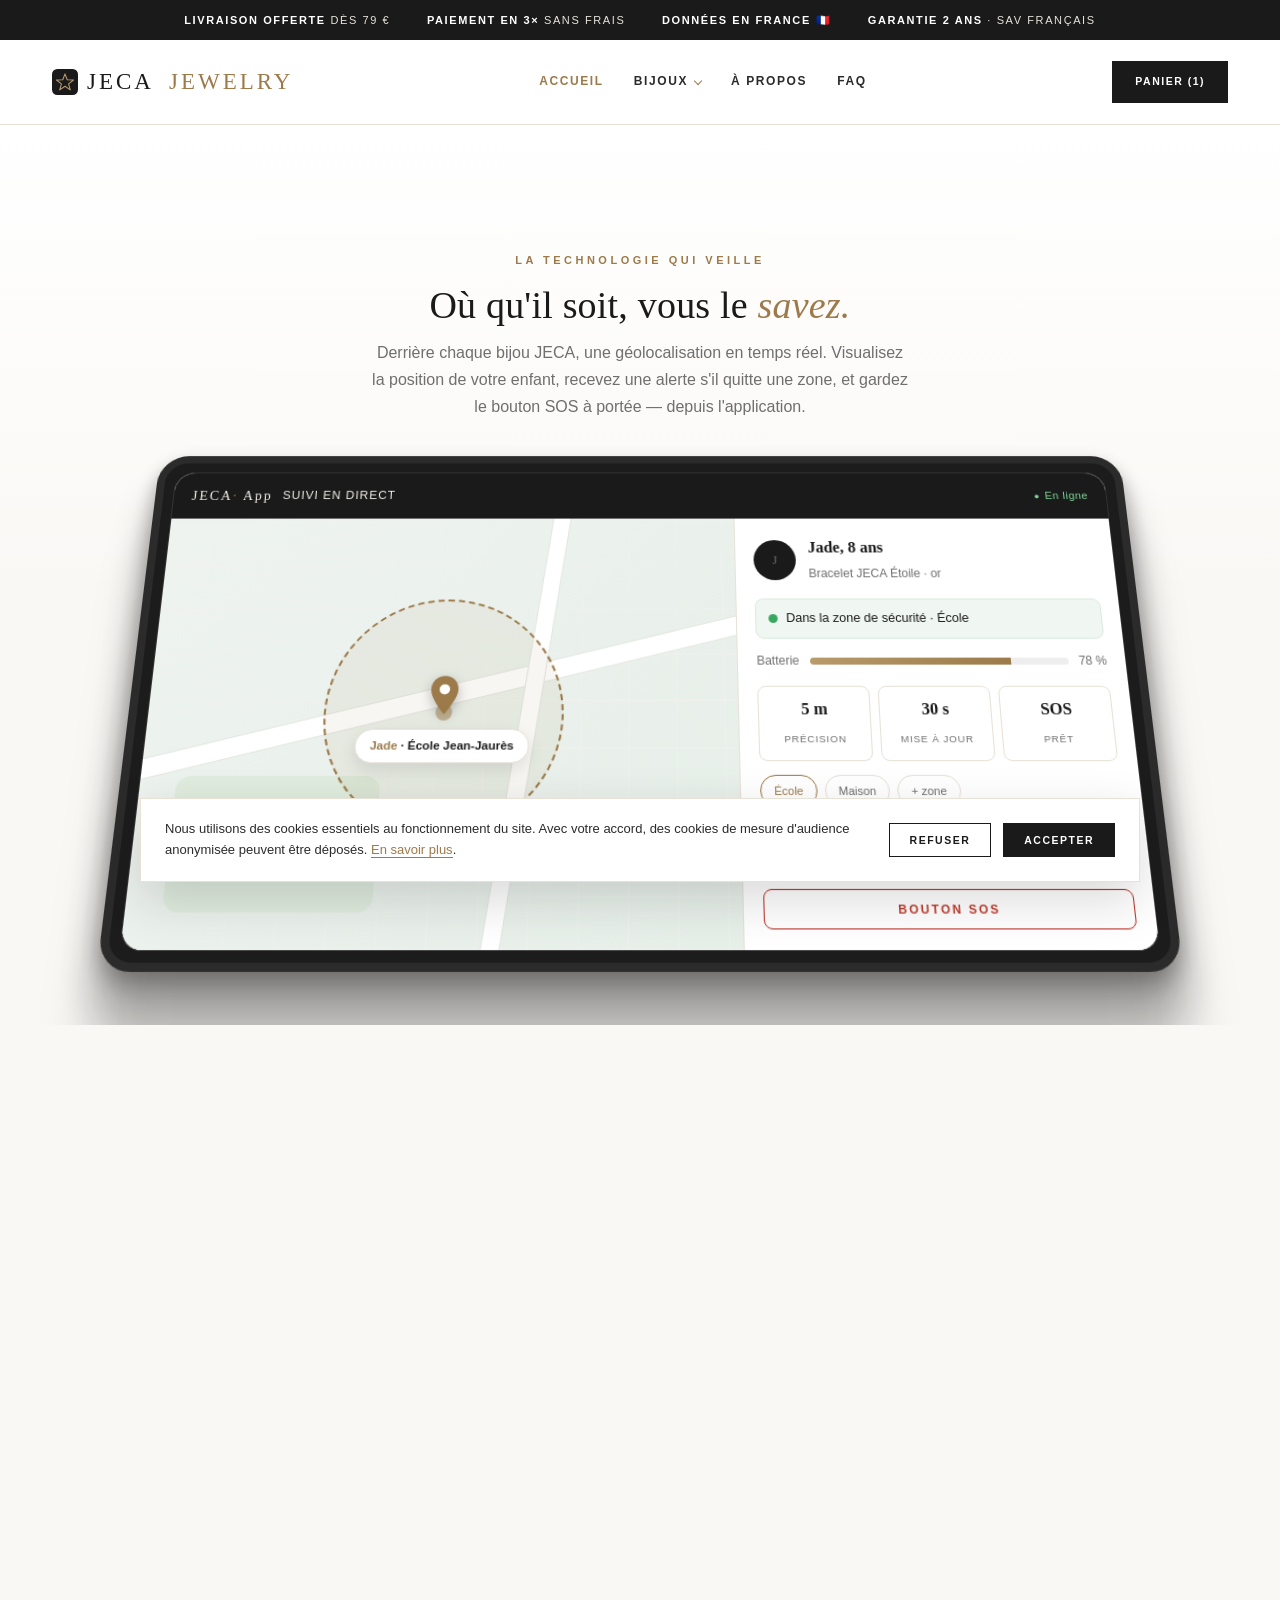
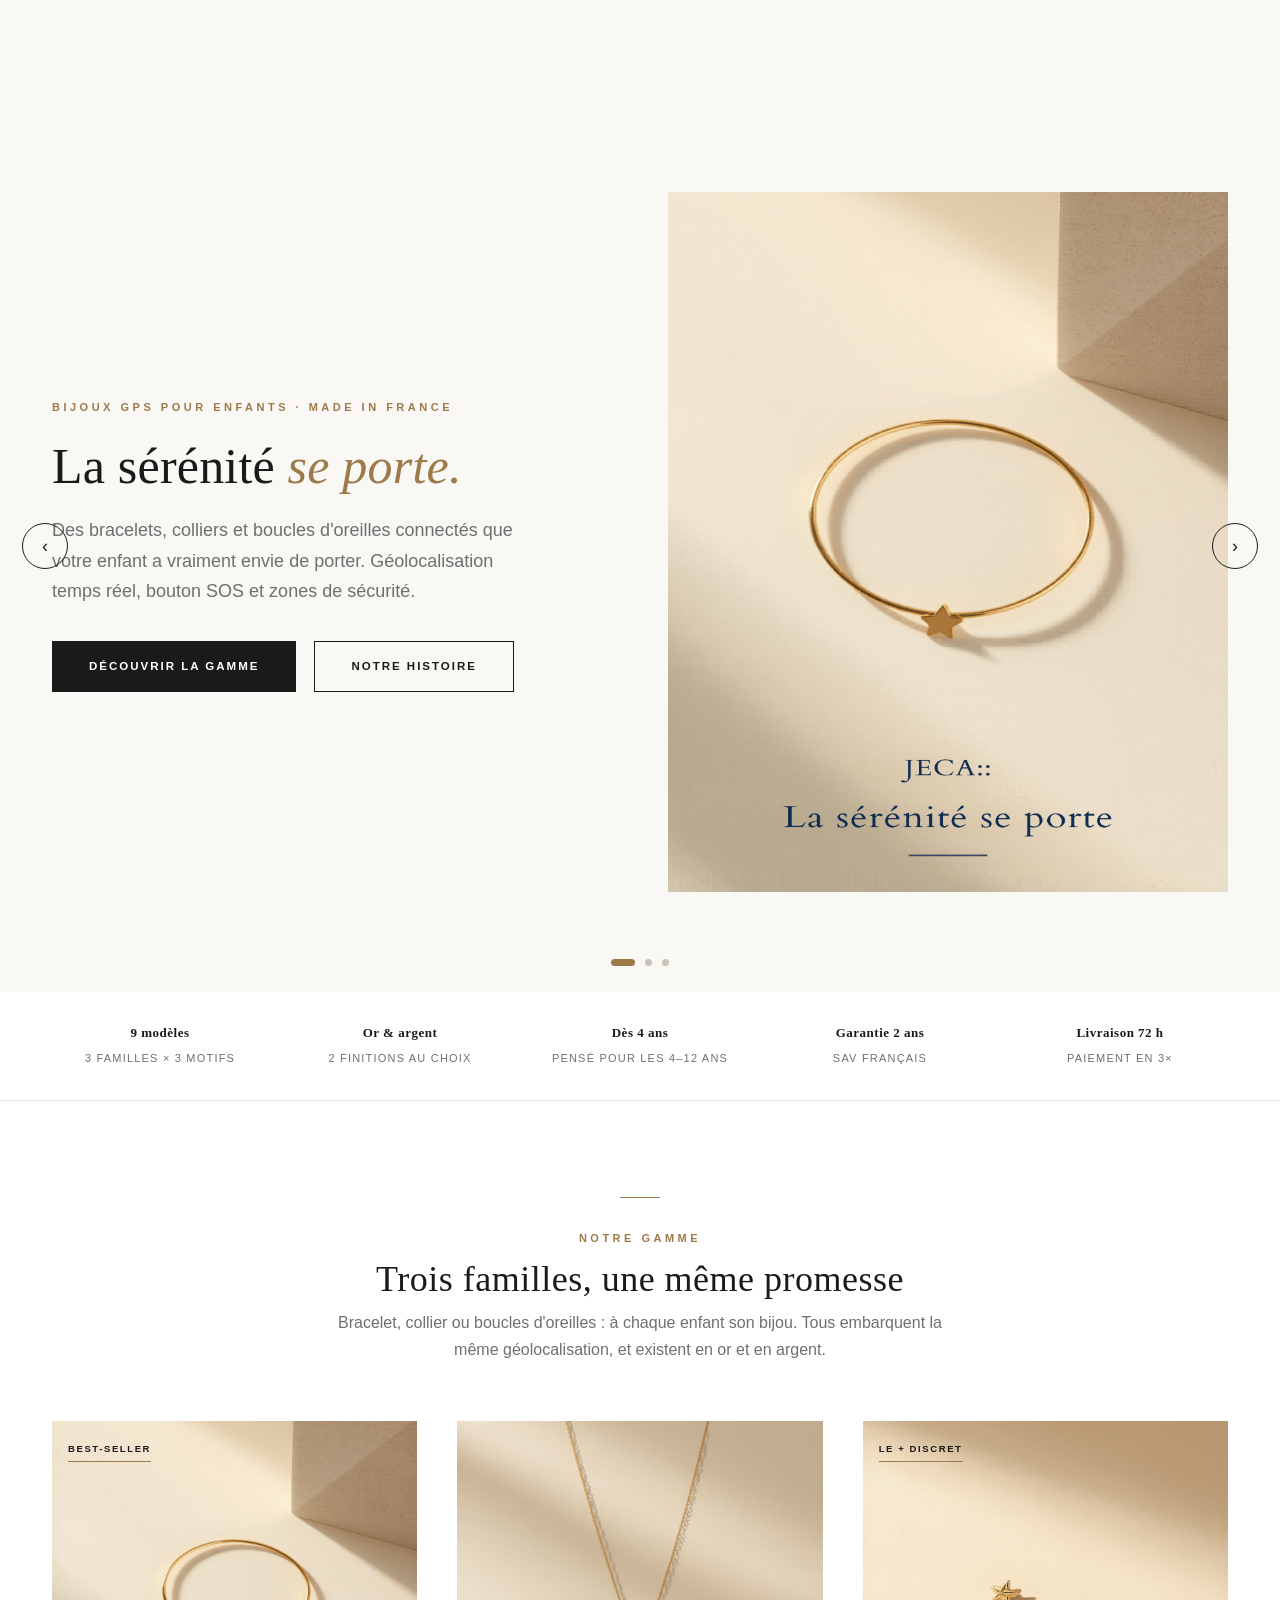
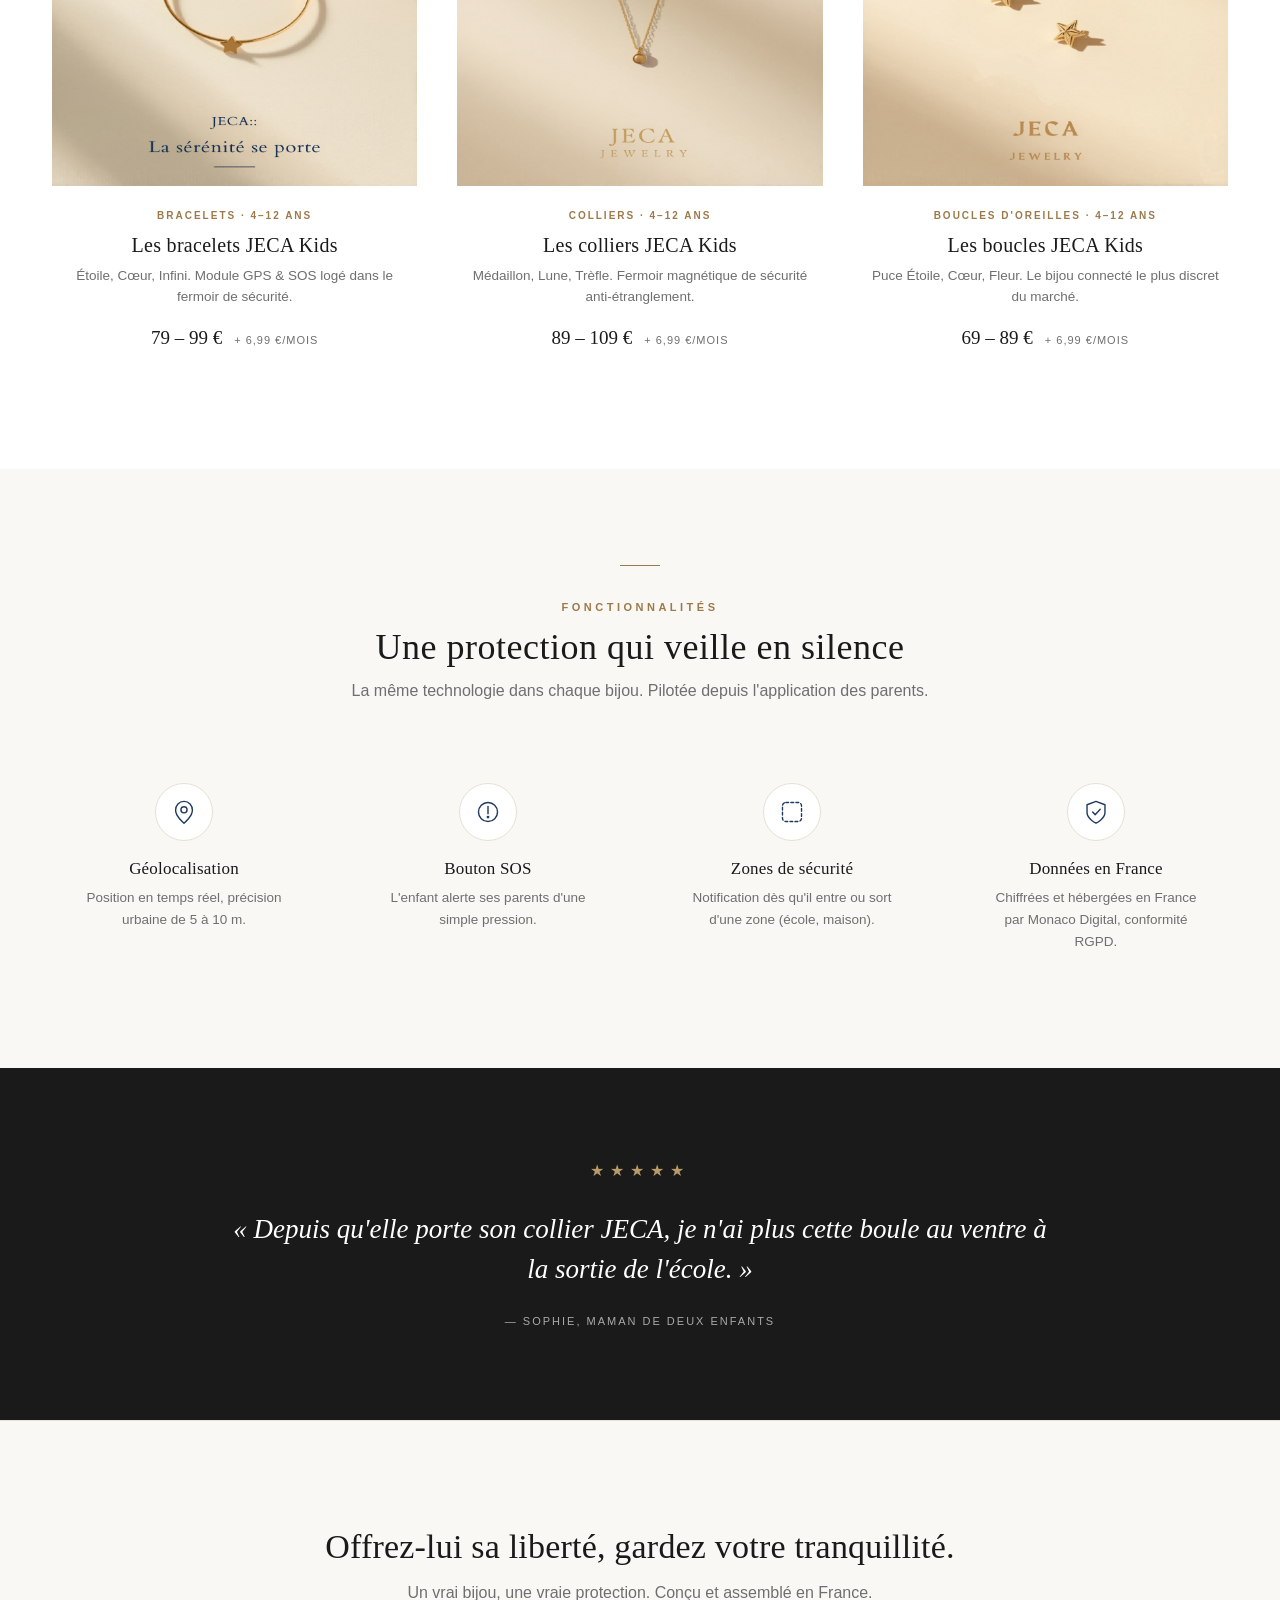
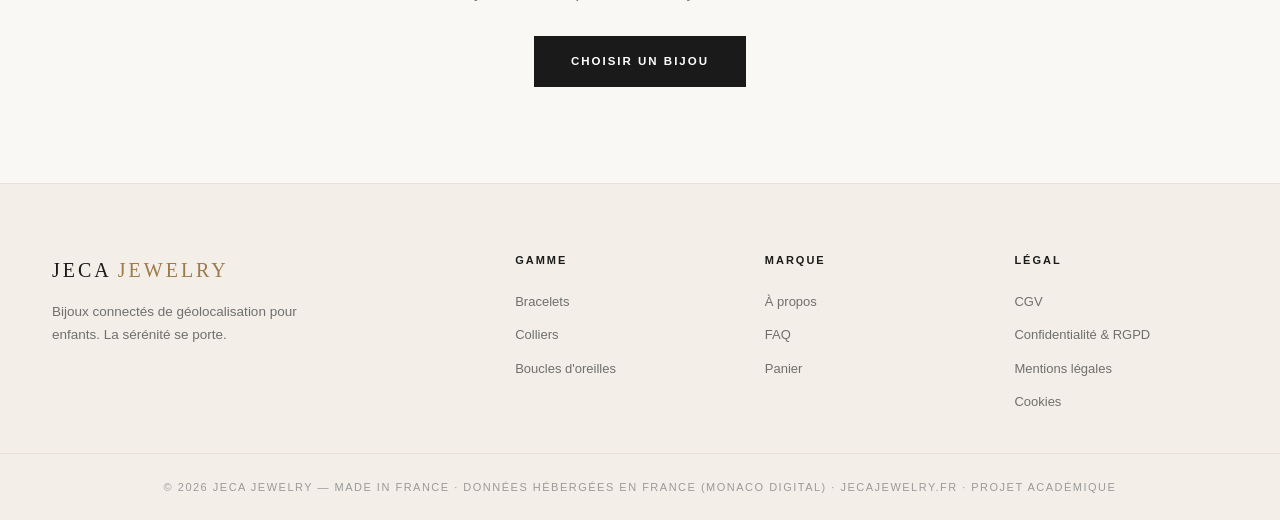
==== commit 882505eb: "Légal complet (CGV, RGPD, mentions, cookies + Monaco Digital), favicon/logo, bandeau cookies, paieme" ====
--- a/index.html
+++ b/index.html
@@ -5,6 +5,7 @@
 <meta name="viewport" content="width=device-width, initial-scale=1.0">
 <title>JECA Jewelry — La sérénité se porte | Bijoux GPS pour enfants</title>
 <meta name="description" content="JECA Jewelry : bracelets, colliers et boucles d'oreilles connectés de géolocalisation pour enfants. GPS temps réel, SOS, zones de sécurité. Or & argent, conçu en France.">
+<link rel="icon" type="image/svg+xml" href="favicon.svg">
 <link rel="stylesheet" href="styles.css">
 </head>
 <body>
@@ -18,7 +19,7 @@
 
 <header>
   <nav class="bar wrap">
-    <a class="logo" href="index.html">JECA<span>Jewelry</span></a>
+    <a class="logo" href="index.html"><img class="mark" src="favicon.svg" alt="">JECA<span>Jewelry</span></a>
     <div class="navlinks">
       <a href="index.html" class="active">Accueil</a>
       <span class="has-mega"><a href="bracelets.html">Bijoux</a>
@@ -230,7 +231,7 @@
       <div class="feature"><div class="ic"><svg viewBox="0 0 100 100"><use href="sprite.svg#i-gps"/></svg></div><h3>Géolocalisation</h3><p>Position en temps réel, précision urbaine de 5 à 10 m.</p></div>
       <div class="feature"><div class="ic"><svg viewBox="0 0 100 100"><use href="sprite.svg#i-sos"/></svg></div><h3>Bouton SOS</h3><p>L'enfant alerte ses parents d'une simple pression.</p></div>
       <div class="feature"><div class="ic"><svg viewBox="0 0 100 100"><use href="sprite.svg#i-zone"/></svg></div><h3>Zones de sécurité</h3><p>Notification dès qu'il entre ou sort d'une zone (école, maison).</p></div>
-      <div class="feature"><div class="ic"><svg viewBox="0 0 100 100"><use href="sprite.svg#i-france"/></svg></div><h3>Données en France</h3><p>Chiffrées et hébergées en France, conformité RGPD.</p></div>
+      <div class="feature"><div class="ic"><svg viewBox="0 0 100 100"><use href="sprite.svg#i-france"/></svg></div><h3>Données en France</h3><p>Chiffrées et hébergées en France par Monaco Digital, conformité RGPD.</p></div>
     </div>
   </div>
 </section>
@@ -258,9 +259,9 @@
     <div><span class="logo">JECA<span>Jewelry</span></span><p>Bijoux connectés de géolocalisation pour enfants. La sérénité se porte.</p></div>
     <div><h4>Gamme</h4><a href="bracelets.html">Bracelets</a><a href="colliers.html">Colliers</a><a href="boucles.html">Boucles d'oreilles</a></div>
     <div><h4>Marque</h4><a href="a-propos.html">À propos</a><a href="faq.html">FAQ</a><a href="panier.html">Panier</a></div>
-    <div><h4>Confiance</h4><a href="faq.html">Données &amp; RGPD</a><a href="faq.html">Garantie 2 ans</a><a href="faq.html">Livraison &amp; paiement</a></div>
-  </div>
-  <div class="copy">© 2026 JECA Jewelry — Made in France · jecajewelry.fr · Projet académique</div>
+    <div><h4>Légal</h4><a href="cgv.html">CGV</a><a href="confidentialite.html">Confidentialité &amp; RGPD</a><a href="mentions-legales.html">Mentions légales</a><a href="cookies.html">Cookies</a></div>
+  </div>
+  <div class="copy">© 2026 JECA Jewelry — Made in France · Données hébergées en France (Monaco Digital) · jecajewelry.fr · Projet académique</div>
 </footer>
 
 <script>
@@ -304,5 +305,17 @@
   })();
 </script>
 
+
+<div class="cookiebar" id="cookiebar" hidden>
+  <p>Nous utilisons des cookies essentiels au fonctionnement du site. Avec votre accord, des cookies de mesure d'audience anonymisée peuvent être déposés. <a href="cookies.html">En savoir plus</a>.</p>
+  <div class="cb-actions">
+    <button class="cb-btn" data-cc="refuse">Refuser</button>
+    <button class="cb-btn primary" data-cc="accept">Accepter</button>
+  </div>
+</div>
+<script>
+(function(){var k='jeca_cc';if(!localStorage.getItem(k)){var b=document.getElementById('cookiebar');if(b){b.hidden=false;b.querySelectorAll('[data-cc]').forEach(function(x){x.onclick=function(){localStorage.setItem(k,x.dataset.cc);b.hidden=true;};});}}})();
+</script>
+
 </body>
 </html>
--- a/styles.css
+++ b/styles.css
@@ -324,3 +324,32 @@
   .apppanel{border-left:none;border-top:1px solid var(--line);gap:10px}
   .apppanel .kpis,.apppanel .metric{display:none}
 }
+
+/* ===== Logo mark dans la nav ===== */
+.logo{display:inline-flex;align-items:center;gap:9px}
+.logo .mark{width:26px;height:26px;flex:none}
+
+/* ===== Pages légales ===== */
+.legal{max-width:840px;margin:0 auto;padding:64px 32px 90px}
+.legal h2{font-size:24px;margin:34px 0 12px}
+.legal h3{font-size:17px;margin:22px 0 8px;color:var(--gold);font-weight:400}
+.legal p,.legal li{color:var(--charcoal);font-size:15px;line-height:1.75;margin-bottom:10px}
+.legal ul{margin:6px 0 14px 22px}
+.legal .updated{color:var(--grey-l);font-size:12px;text-transform:uppercase;letter-spacing:1.4px;margin-top:6px}
+.legal table{width:100%;border-collapse:collapse;margin:14px 0 22px;font-size:14px}
+.legal th,.legal td{border:1px solid var(--line);padding:10px 12px;text-align:left;vertical-align:top}
+.legal th{background:var(--cream);font-weight:600;font-size:12px;text-transform:uppercase;letter-spacing:.6px}
+.legal .note{background:var(--cream);border-left:2px solid var(--gold);padding:14px 18px;font-size:13.5px;color:var(--grey);margin:18px 0}
+
+/* ===== Bandeau cookies ===== */
+.cookiebar{position:fixed;left:18px;right:18px;bottom:18px;z-index:200;background:#fff;border:1px solid var(--line);
+  box-shadow:0 18px 50px rgba(26,26,26,.16);padding:20px 24px;display:flex;gap:20px;align-items:center;
+  flex-wrap:wrap;justify-content:center;max-width:1000px;margin:0 auto}
+.cookiebar p{font-size:13px;color:var(--charcoal);flex:1;min-width:240px;line-height:1.6;margin:0}
+.cookiebar p a{color:var(--gold);border-bottom:1px solid var(--gold)}
+.cookiebar .cb-actions{display:flex;gap:12px;flex-wrap:wrap}
+.cookiebar .cb-btn{border:1px solid var(--ink);background:#fff;color:var(--ink);padding:10px 20px;font-size:10.5px;
+  font-weight:600;letter-spacing:1.5px;text-transform:uppercase;cursor:pointer;transition:.2s}
+.cookiebar .cb-btn.primary{background:var(--ink);color:#fff}
+.cookiebar .cb-btn:hover{opacity:.82}
+@media(max-width:600px){.cookiebar{left:10px;right:10px;bottom:10px;padding:16px}}
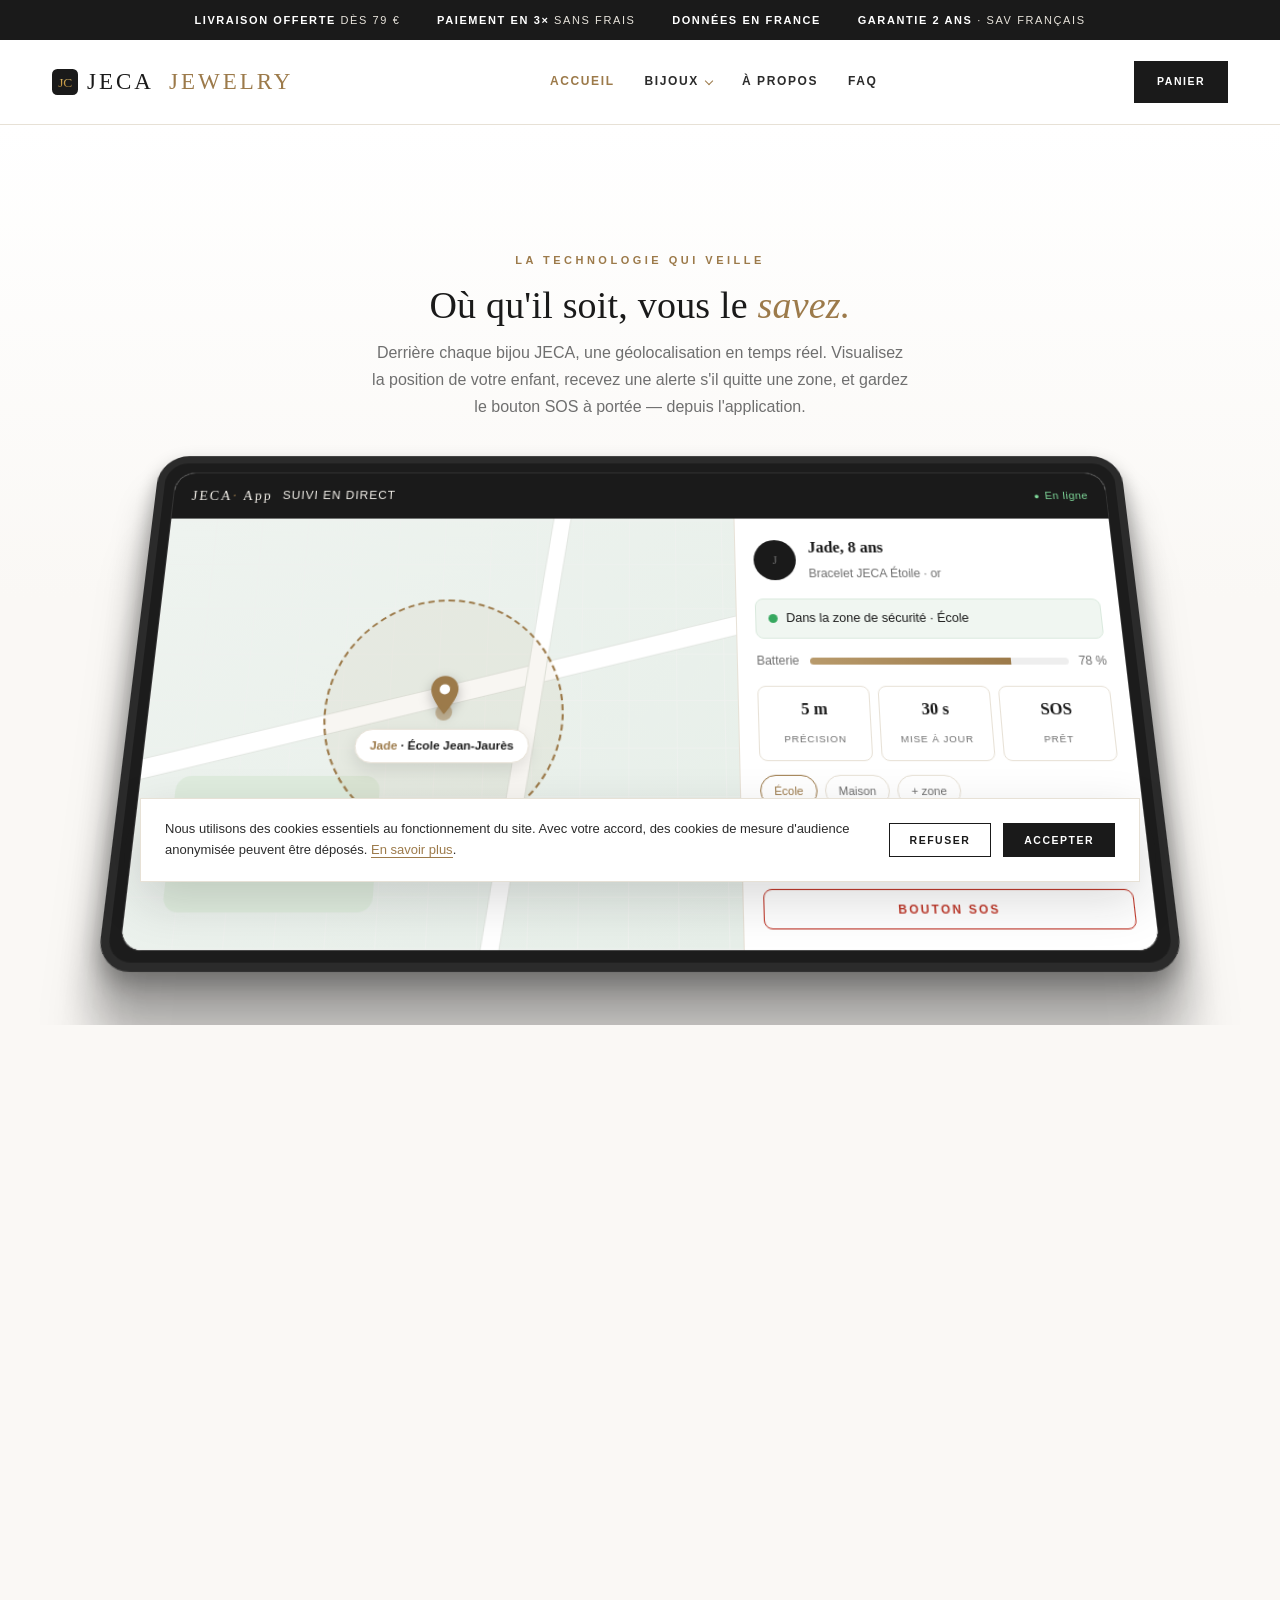
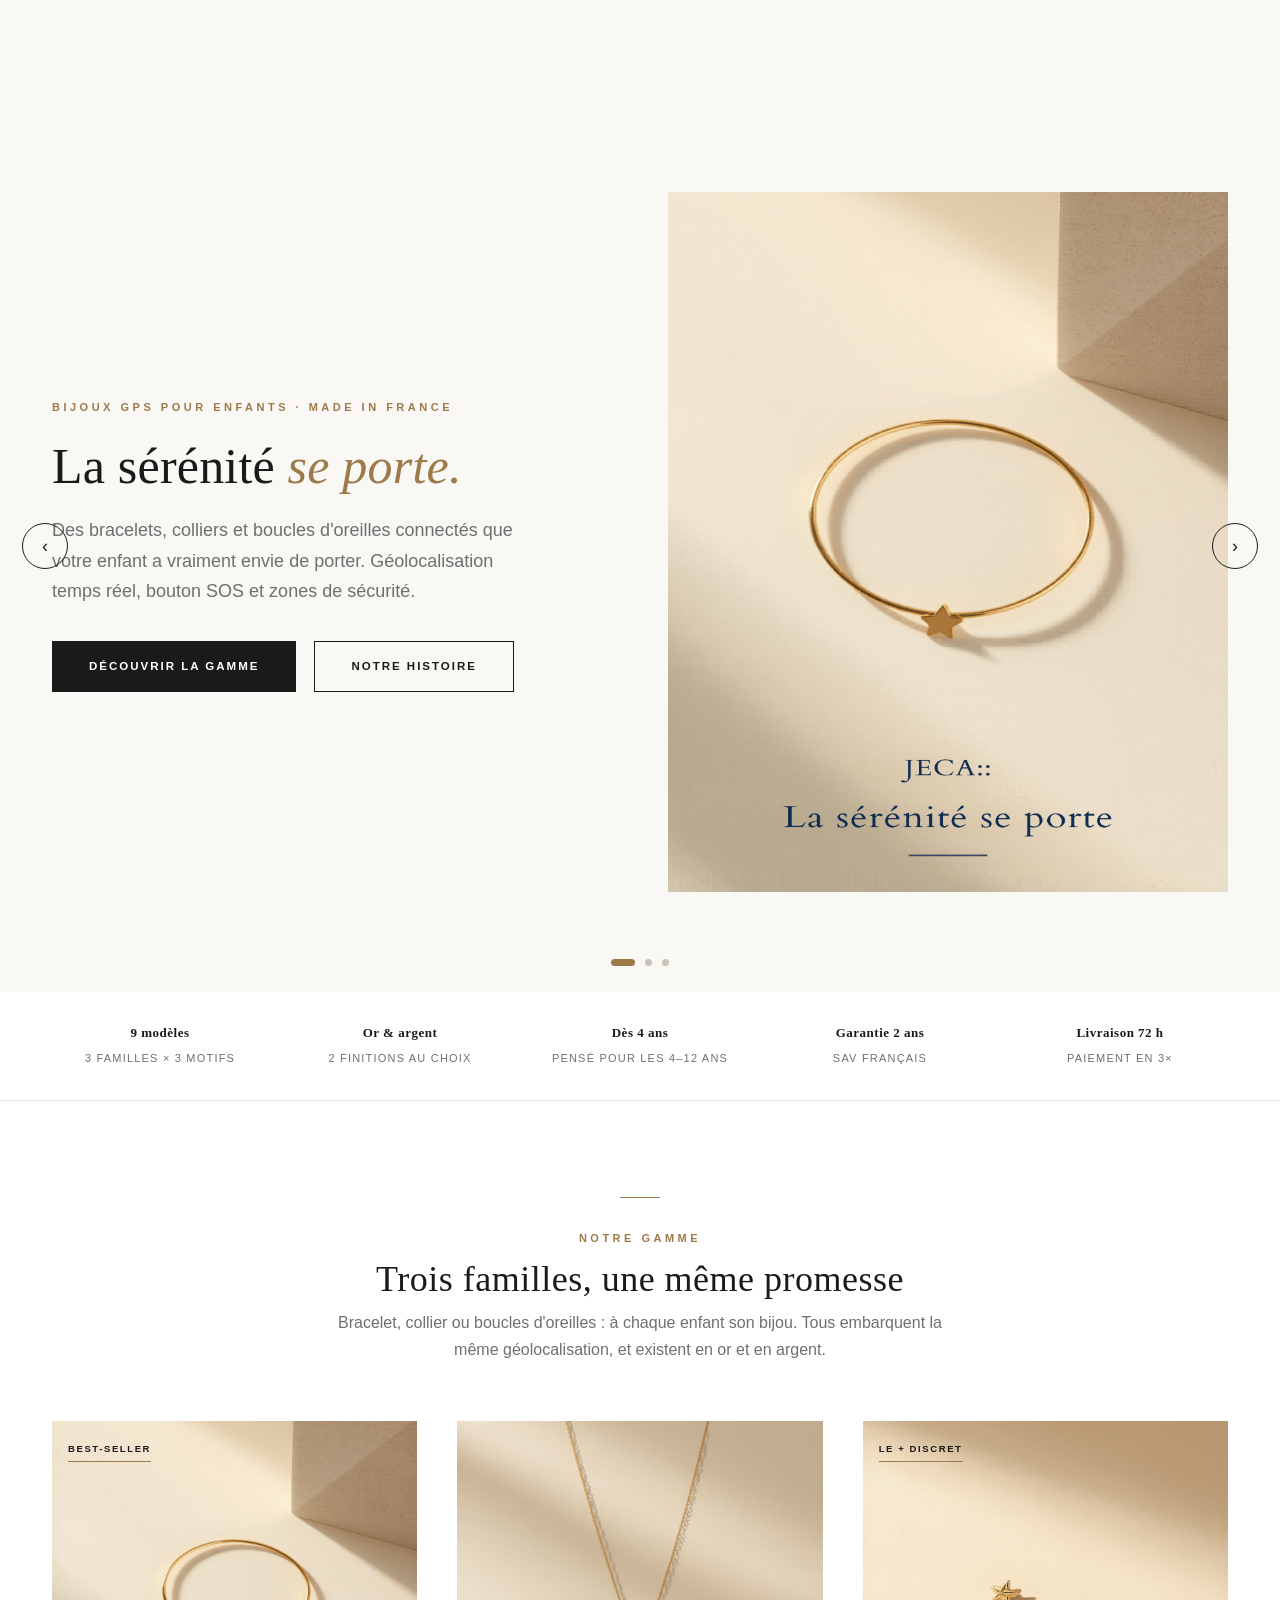
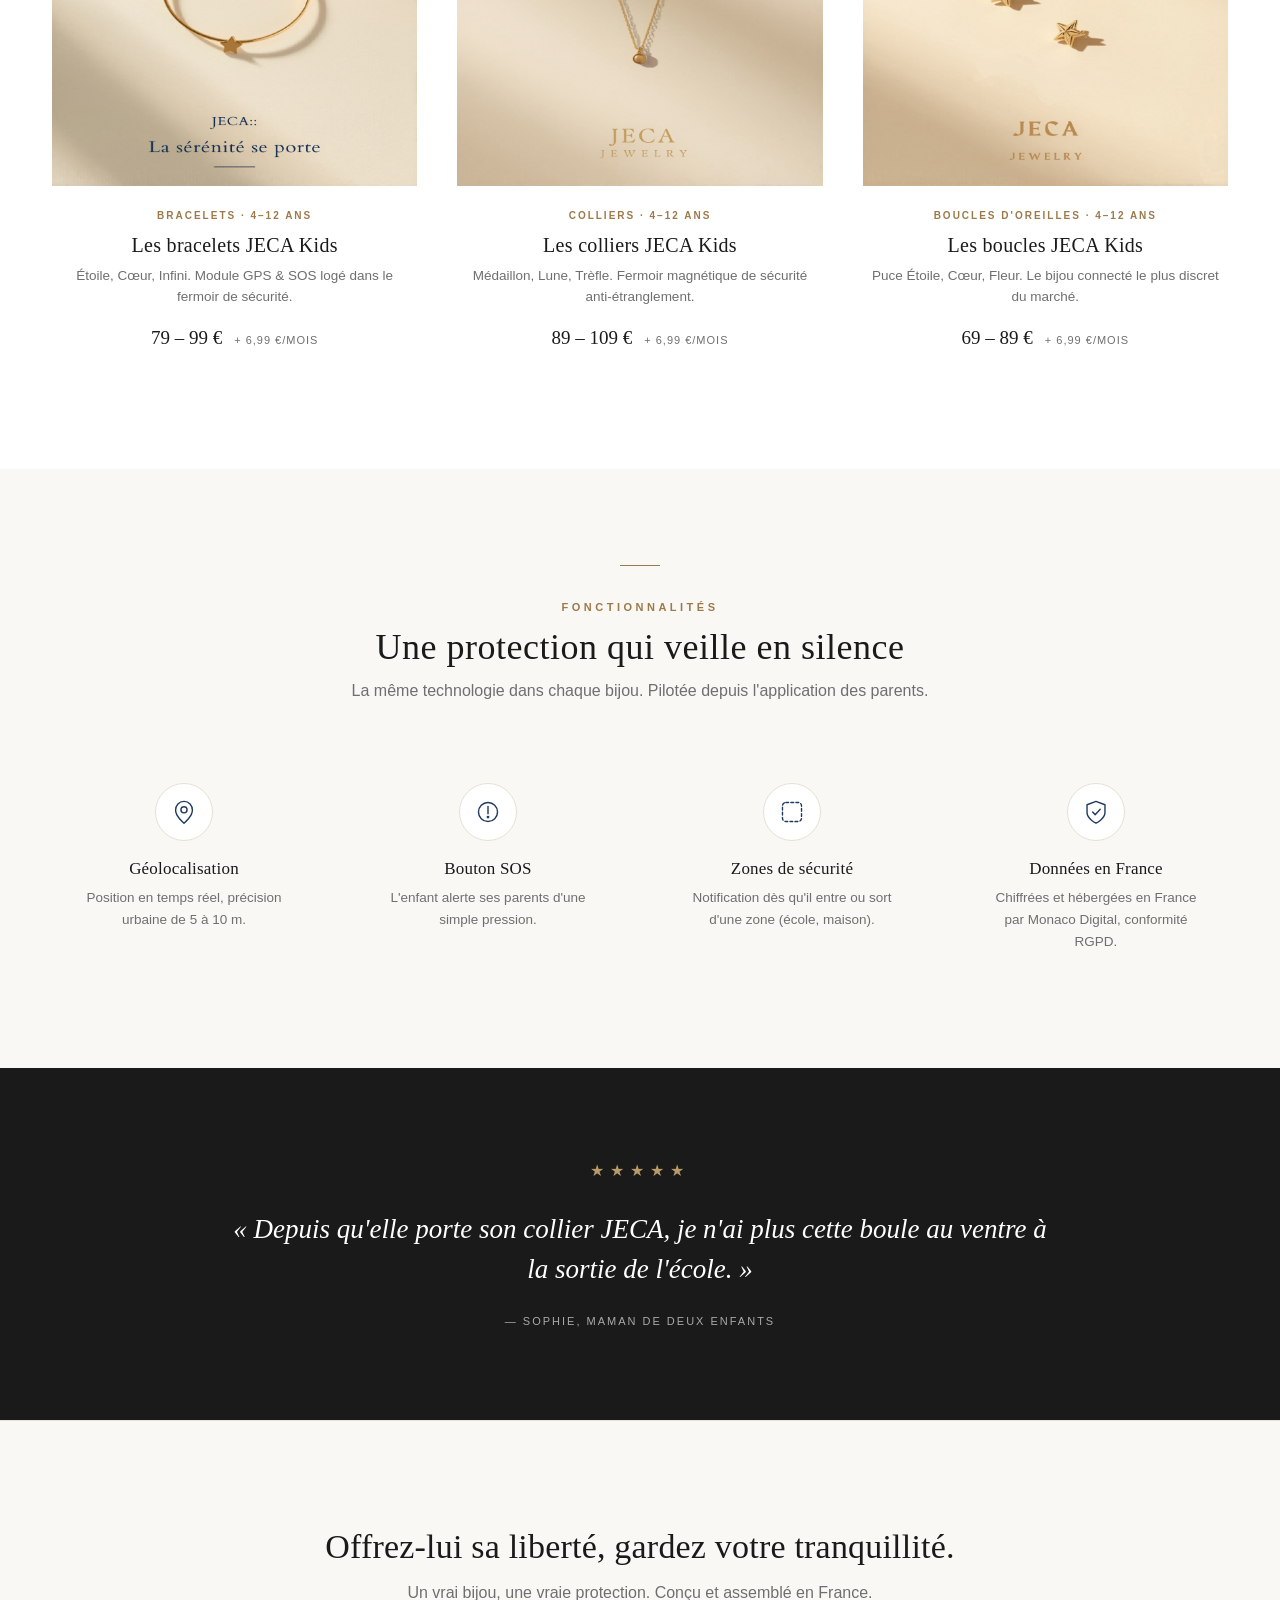
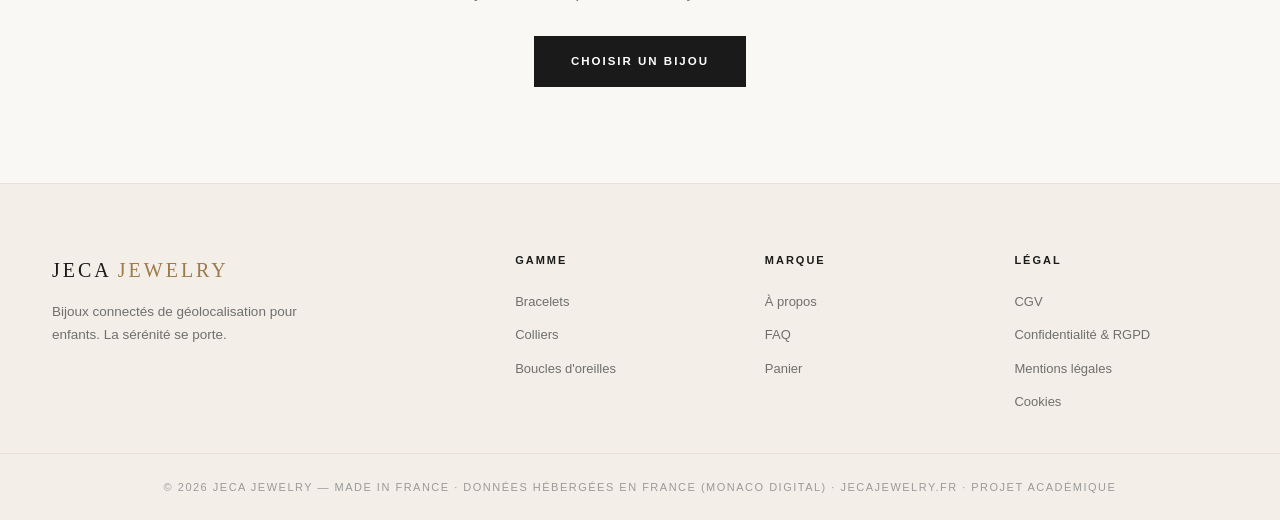
==== commit a42d1740: "Panier fonctionnel + livraison + fix cookies + suppression emojis - Panier reel (localStorage): ajou" ====
--- a/index.html
+++ b/index.html
@@ -13,7 +13,7 @@
 <div class="promo">
   <span><b>Livraison offerte</b> dès 79 €</span>
   <span><b>Paiement en 3×</b> sans frais</span>
-  <span><b>Données en France</b> 🇫🇷</span>
+  <span><b>Données en France</b></span>
   <span><b>Garantie 2 ans</b> · SAV français</span>
 </div>
 
@@ -47,7 +47,7 @@
       <a href="a-propos.html">À propos</a>
       <a href="faq.html">FAQ</a>
     </div>
-    <a class="btn btn-sm" href="panier.html">Panier (1)</a>
+    <a class="btn btn-sm cart-link" href="panier.html">Panier</a>
   </nav>
 </header>
 
@@ -317,5 +317,6 @@
 (function(){var k='jeca_cc';if(!localStorage.getItem(k)){var b=document.getElementById('cookiebar');if(b){b.hidden=false;b.querySelectorAll('[data-cc]').forEach(function(x){x.onclick=function(){localStorage.setItem(k,x.dataset.cc);b.hidden=true;};});}}})();
 </script>
 
+<script src="cart.js" defer></script>
 </body>
 </html>
--- a/styles.css
+++ b/styles.css
@@ -345,6 +345,7 @@
 .cookiebar{position:fixed;left:18px;right:18px;bottom:18px;z-index:200;background:#fff;border:1px solid var(--line);
   box-shadow:0 18px 50px rgba(26,26,26,.16);padding:20px 24px;display:flex;gap:20px;align-items:center;
   flex-wrap:wrap;justify-content:center;max-width:1000px;margin:0 auto}
+.cookiebar[hidden]{display:none}
 .cookiebar p{font-size:13px;color:var(--charcoal);flex:1;min-width:240px;line-height:1.6;margin:0}
 .cookiebar p a{color:var(--gold);border-bottom:1px solid var(--gold)}
 .cookiebar .cb-actions{display:flex;gap:12px;flex-wrap:wrap}
@@ -353,3 +354,70 @@
 .cookiebar .cb-btn.primary{background:var(--ink);color:#fff}
 .cookiebar .cb-btn:hover{opacity:.82}
 @media(max-width:600px){.cookiebar{left:10px;right:10px;bottom:10px;padding:16px}}
+
+/* ===================================================================
+   FICHE PRODUIT — UX bijouterie (galerie vignettes + zoom, réassurance)
+   =================================================================== */
+.pdp{display:grid;grid-template-columns:1.12fr 1fr;gap:56px;align-items:start;padding:56px 0}
+.gal{display:grid;grid-template-columns:76px 1fr;gap:16px}
+.gal .thumbs{display:flex;flex-direction:column;gap:12px}
+.gal .thumbs button{aspect-ratio:1;border:1px solid var(--line);background:var(--cream);padding:0;cursor:pointer;overflow:hidden;transition:.2s}
+.gal .thumbs button.sel{border-color:var(--ink)}
+.gal .thumbs button:hover{border-color:var(--gold)}
+.gal .thumbs img{width:100%;height:100%;object-fit:cover;display:block}
+.gal .main{aspect-ratio:1;background:var(--cream);border:1px solid var(--line);overflow:hidden;position:relative;cursor:zoom-in}
+.gal .main img{width:100%;height:100%;object-fit:cover;transition:transform .5s ease}
+.gal .main:hover img{transform:scale(1.55)}
+.gal .main .wish{position:absolute;top:14px;right:14px;width:38px;height:38px;border-radius:50%;background:#fff;
+  border:1px solid var(--line);display:flex;align-items:center;justify-content:center;color:var(--grey);font-size:16px;cursor:pointer;z-index:2}
+.gal .main .wish:hover{color:#c0392b;border-color:#c0392b}
+.pdp .instock{display:inline-flex;align-items:center;gap:8px;font-size:13px;color:#2b2b2b;margin:18px 0 2px}
+.pdp .instock .g{width:9px;height:9px;border-radius:50%;background:#36a85f}
+
+/* Réassurance (lignes type bijouterie) */
+.reassure{margin:24px 0 6px;border-top:1px solid var(--line)}
+.reassure .r{display:flex;gap:14px;align-items:center;padding:15px 2px;border-bottom:1px solid var(--line)}
+.reassure .r svg{width:22px;height:22px;color:var(--gold);flex:none;fill:none;stroke:var(--gold);stroke-width:1.6}
+.reassure .r b{font-size:13px;display:block;color:var(--ink)}
+.reassure .r span{font-size:12px;color:var(--grey)}
+
+/* Cross-sell */
+.xsell{border-top:1px solid var(--line);padding:70px 0 90px}
+.xsell .xhead{display:flex;align-items:baseline;justify-content:space-between;margin-bottom:34px}
+.xsell .xhead h2{font-size:26px}
+.xsell .xhead a{font-size:11px;text-transform:uppercase;letter-spacing:1.5px;color:var(--gold);border-bottom:1px solid var(--gold);padding-bottom:3px}
+
+@media(max-width:880px){
+  .pdp{grid-template-columns:1fr;gap:34px}
+  .gal{grid-template-columns:64px 1fr}
+}
+
+
+/* ===== Panier dynamique (cart.js) ===== */
+.cart .mini{width:64px;height:64px;border-radius:10px;overflow:hidden;background:var(--cream);flex:0 0 64px;display:flex;align-items:center;justify-content:center}
+.cart .mini img{width:100%;height:100%;object-fit:cover}
+.cart td{vertical-align:middle}
+.qtybox{display:inline-flex;align-items:center;border:1px solid var(--line);border-radius:8px;overflow:hidden}
+.qtybox button{width:28px;height:30px;border:0;background:#fff;cursor:pointer;font-size:16px;color:var(--ink)}
+.qtybox button:hover{background:var(--cream)}
+.qtybox span{min-width:30px;text-align:center;font-size:14px}
+.rm{border:0;background:none;cursor:pointer;color:var(--grey-l);font-size:16px;line-height:1;padding:6px}
+.rm:hover{color:#c0392b}
+.cart-foot{display:flex;justify-content:space-between;align-items:center;margin-top:14px;flex-wrap:wrap;gap:10px}
+.link-del{border:0;background:none;cursor:pointer;color:#c0392b;font-size:13px;text-decoration:underline}
+.ship-block{margin:22px 0 0;border-top:1px solid var(--line);padding-top:16px}
+.ship-title{font-size:12px;text-transform:uppercase;letter-spacing:1.5px;color:var(--grey);margin-bottom:10px}
+.ship{display:flex;align-items:center;gap:12px;padding:12px 14px;border:1px solid var(--line);border-radius:10px;margin-bottom:8px;cursor:pointer;transition:.15s}
+.ship:hover{border-color:var(--gold-l)}
+.ship.sel{border-color:var(--gold);background:#fbf8f2}
+.ship input{accent-color:var(--gold);flex:none}
+.ship .s-main{flex:1;display:flex;flex-direction:column;gap:2px}
+.ship .s-main b{font-size:14px}
+.ship .s-main small{font-size:12px;color:var(--grey)}
+.ship .s-price{font-weight:600;font-size:14px;color:var(--ink);white-space:nowrap}
+.trust-line{display:flex;gap:14px;justify-content:center;margin-top:16px;font-size:12px;color:var(--grey)}
+.empty-cart{text-align:center;padding:70px 20px 90px}
+.empty-cart h2{font-size:26px;margin-bottom:10px}
+.empty-cart .btn{margin-top:20px}
+.jeca-toast{position:fixed;left:50%;bottom:28px;transform:translateX(-50%) translateY(20px);background:var(--ink);color:#fff;padding:13px 22px;border-radius:30px;font-size:14px;box-shadow:0 10px 30px rgba(0,0,0,.25);opacity:0;transition:.3s;z-index:9999;pointer-events:none}
+.jeca-toast.show{opacity:1;transform:translateX(-50%) translateY(0)}
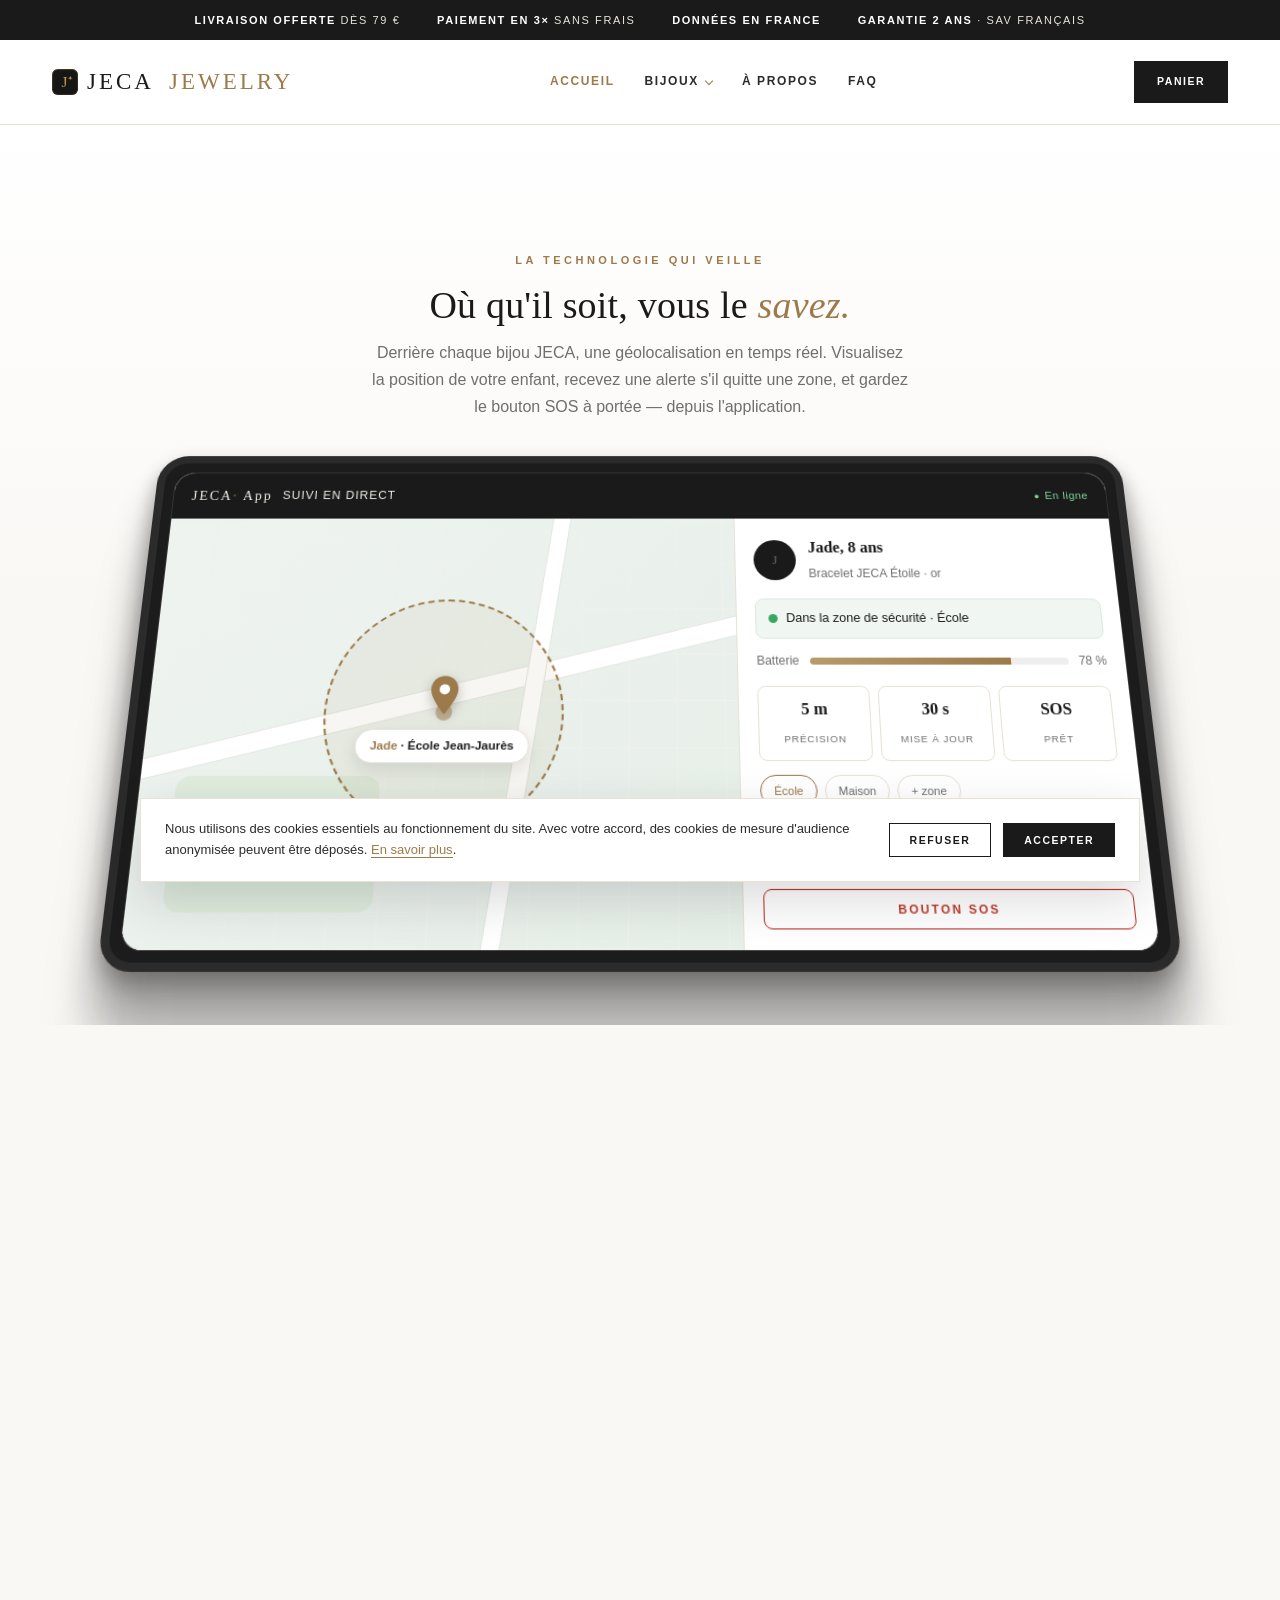
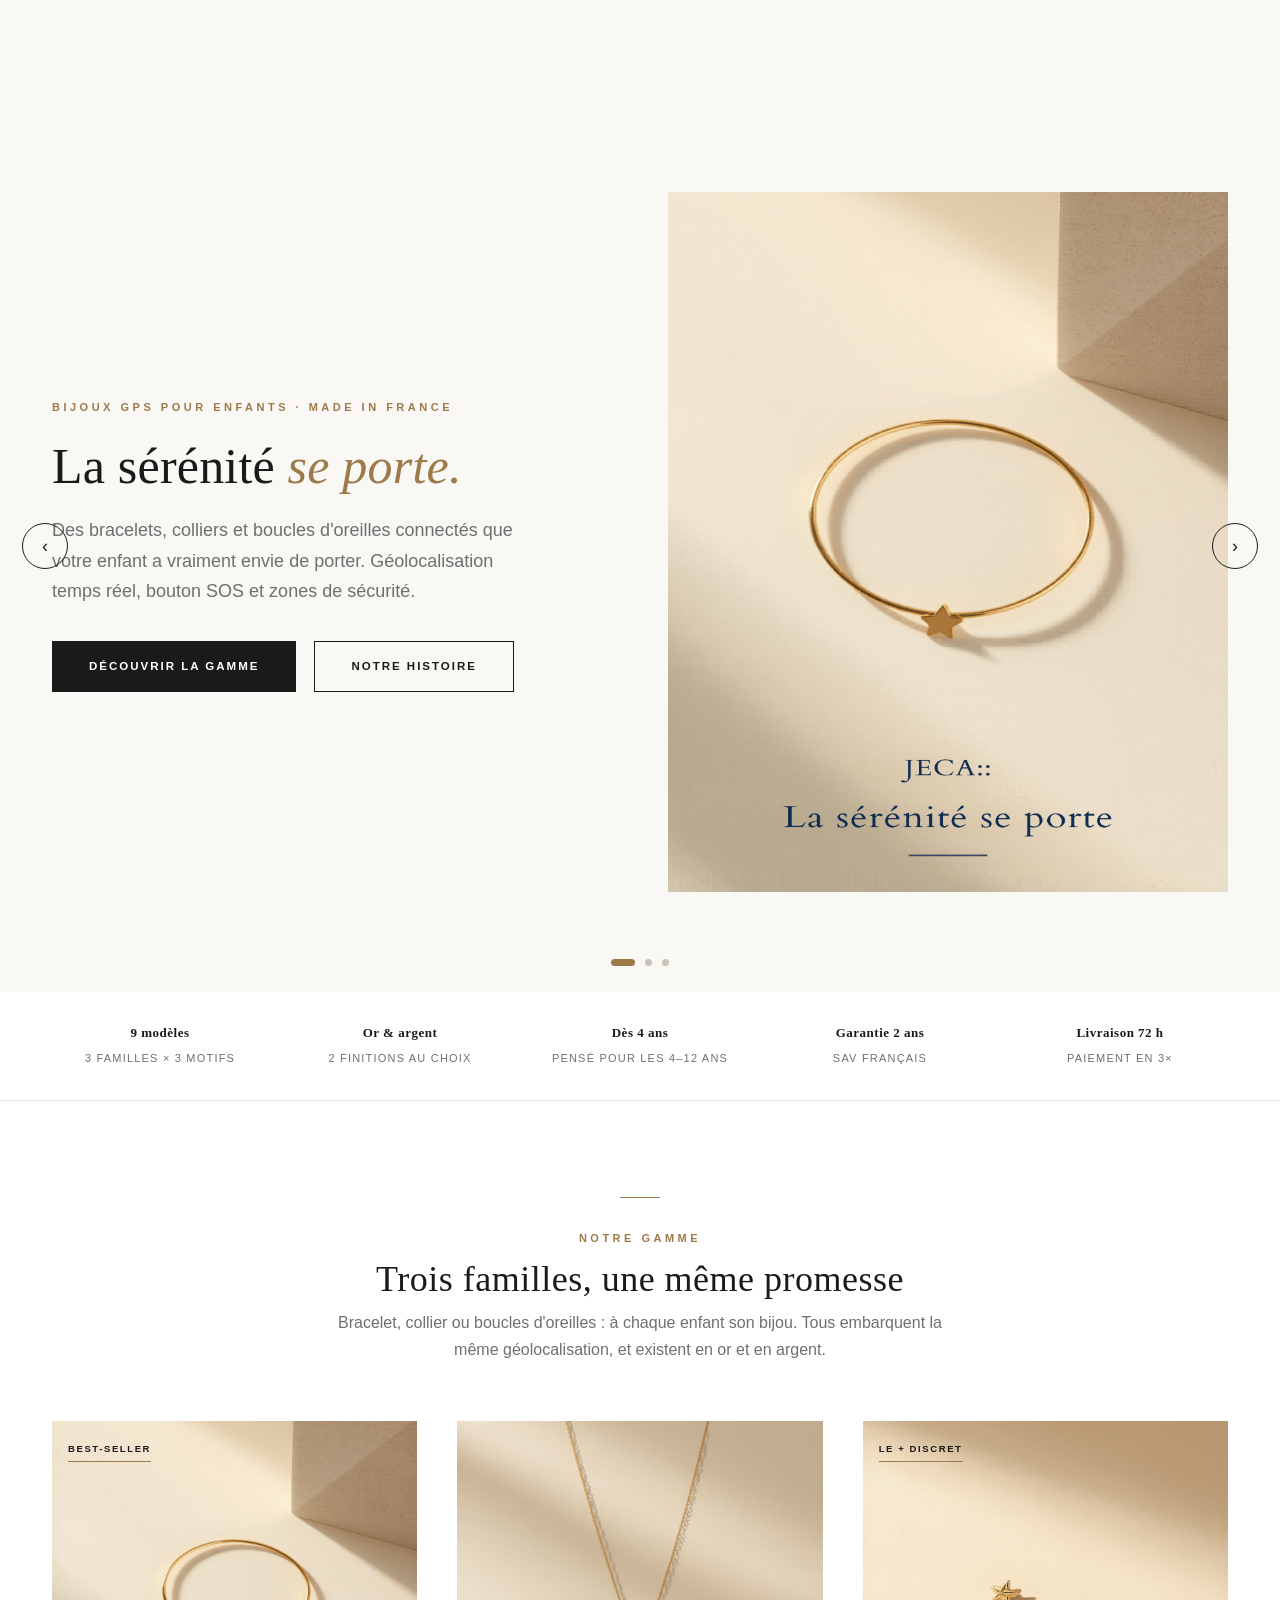
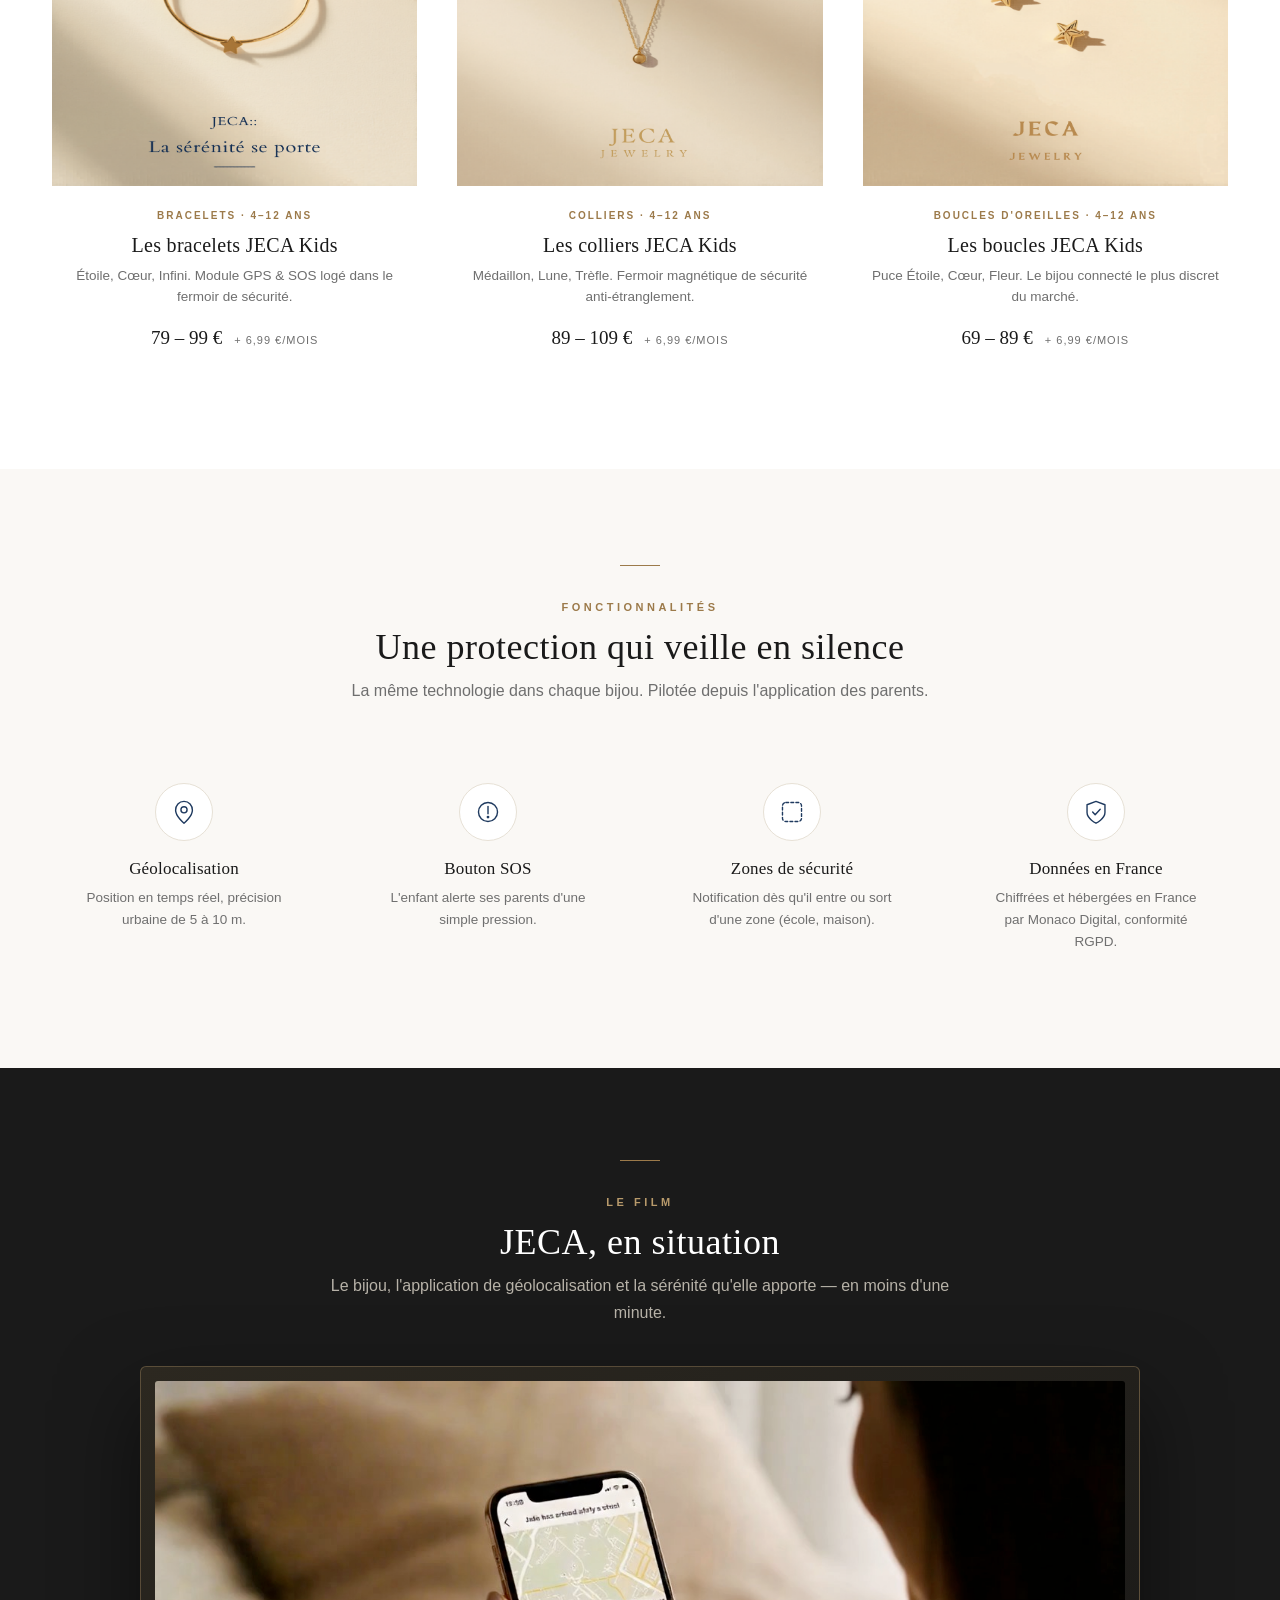
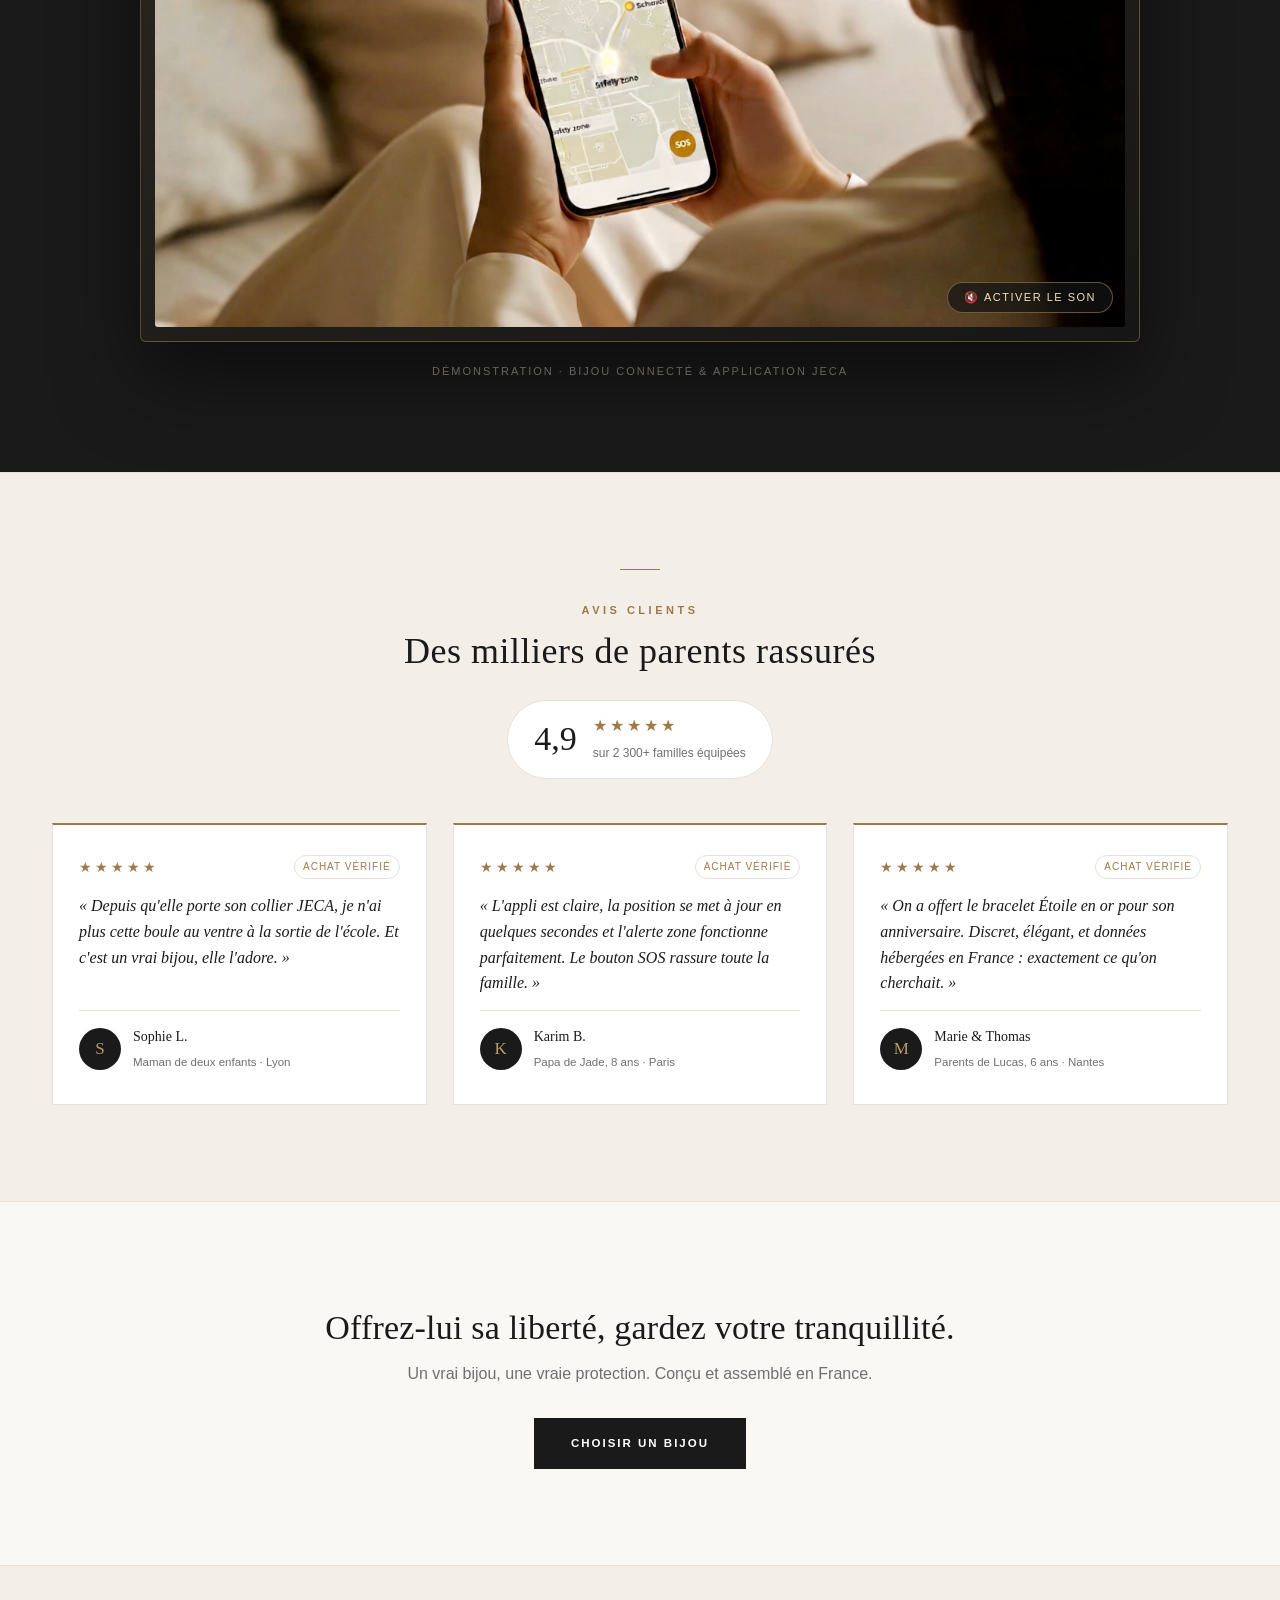
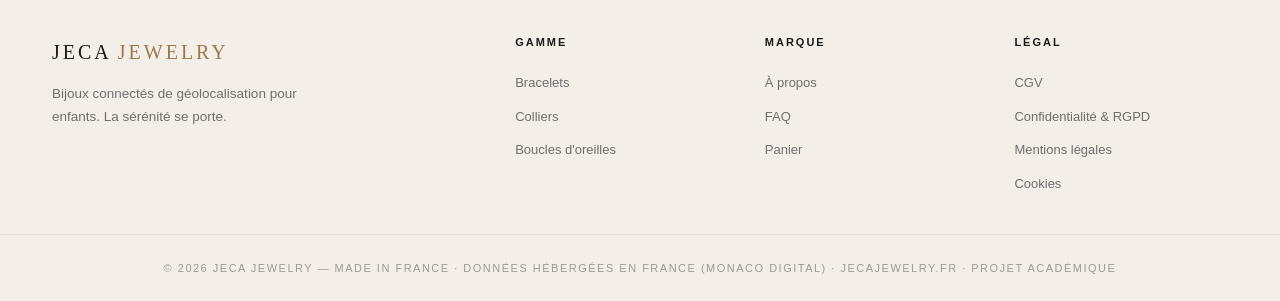
==== commit d8417bb6: "Hero film vidéo (démo produit + app géoloc) + section Avis clients enrichie (note 4,9/5 + 3 témoigna" ====
--- a/index.html
+++ b/index.html
@@ -236,12 +236,54 @@
   </div>
 </section>
 
-<!-- QUOTE -->
-<section class="quote">
-  <div class="wrap">
-    <div class="stars">★★★★★</div>
-    <blockquote>« Depuis qu'elle porte son collier JECA, je n'ai plus cette boule au ventre à la sortie de l'école. »</blockquote>
-    <div class="who">— Sophie, maman de deux enfants</div>
+<!-- FILM / VIDÉO DÉMO -->
+<section class="film" id="film">
+  <div class="head">
+    <span class="lux-line"></span><br>
+    <span class="eyebrow">Le film</span>
+    <h2>JECA, en situation</h2>
+    <p>Le bijou, l'application de géolocalisation et la sérénité qu'elle apporte — en moins d'une minute.</p>
+  </div>
+  <div class="frame">
+    <video id="filmVideo" src="img/demo-app.mp4" poster="img/demo-app-poster.jpg"
+           autoplay muted loop playsinline preload="metadata"></video>
+    <button class="sound" id="soundBtn" type="button" aria-label="Activer le son">🔇 Activer le son</button>
+  </div>
+  <p class="cap">Démonstration · Bijou connecté &amp; application JECA</p>
+</section>
+
+<!-- AVIS CLIENTS -->
+<section class="reviews" id="avis">
+  <div class="wrap">
+    <div class="head">
+      <span class="lux-line"></span><br>
+      <span class="eyebrow">Avis clients</span>
+      <h2>Des milliers de parents rassurés</h2>
+      <div class="rating">
+        <span class="big">4,9</span>
+        <span class="col-r">
+          <span class="stars">★★★★★</span>
+          <small>sur 2 300+ familles équipées</small>
+        </span>
+      </div>
+    </div>
+  </div>
+  <div class="rgrid">
+    <div class="rcard">
+      <div class="top"><span class="stars">★★★★★</span><span class="verif">Achat vérifié</span></div>
+      <blockquote>« Depuis qu'elle porte son collier JECA, je n'ai plus cette boule au ventre à la sortie de l'école. Et c'est un vrai bijou, elle l'adore. »</blockquote>
+      <div class="who"><span class="ava">S</span><div><b>Sophie L.</b><span>Maman de deux enfants · Lyon</span></div></div>
+    </div>
+    <div class="rcard">
+      <div class="top"><span class="stars">★★★★★</span><span class="verif">Achat vérifié</span></div>
+      <blockquote>« L'appli est claire, la position se met à jour en quelques secondes et l'alerte zone fonctionne parfaitement. Le bouton SOS rassure toute la famille. »</blockquote>
+      <div class="who"><span class="ava">K</span><div><b>Karim B.</b><span>Papa de Jade, 8 ans · Paris</span></div></div>
+    </div>
+    <div class="rcard">
+      <div class="top"><span class="stars">★★★★★</span><span class="verif">Achat vérifié</span></div>
+      <blockquote>« On a offert le bracelet Étoile en or pour son anniversaire. Discret, élégant, et données hébergées en France : exactement ce qu'on cherchait. »</blockquote>
+      <div class="who"><span class="ava">M</span><div><b>Marie & Thomas</b><span>Parents de Lucas, 6 ans · Nantes</span></div></div>
+    </div>
   </div>
 </section>
 
@@ -317,6 +359,19 @@
 (function(){var k='jeca_cc';if(!localStorage.getItem(k)){var b=document.getElementById('cookiebar');if(b){b.hidden=false;b.querySelectorAll('[data-cc]').forEach(function(x){x.onclick=function(){localStorage.setItem(k,x.dataset.cc);b.hidden=true;};});}}})();
 </script>
 
+<script>
+(function(){
+  var v=document.getElementById('filmVideo'), b=document.getElementById('soundBtn');
+  if(!v||!b) return;
+  b.addEventListener('click', function(){
+    v.muted=!v.muted;
+    if(!v.muted){ v.play(); b.textContent='🔊 Couper le son'; }
+    else { b.textContent='🔇 Activer le son'; }
+  });
+  v.addEventListener('click', function(){ if(v.paused) v.play(); else v.pause(); });
+})();
+</script>
+
 <script src="cart.js" defer></script>
 </body>
 </html>
--- a/styles.css
+++ b/styles.css
@@ -421,3 +421,41 @@
 .empty-cart .btn{margin-top:20px}
 .jeca-toast{position:fixed;left:50%;bottom:28px;transform:translateX(-50%) translateY(20px);background:var(--ink);color:#fff;padding:13px 22px;border-radius:30px;font-size:14px;box-shadow:0 10px 30px rgba(0,0,0,.25);opacity:0;transition:.3s;z-index:9999;pointer-events:none}
 .jeca-toast.show{opacity:1;transform:translateX(-50%) translateY(0)}
+
+/* ===== FILM / VIDÉO DÉMO ===== */
+.film{background:var(--ink);color:#fff;text-align:center;padding:92px 0}
+.film .head{max-width:660px;margin:0 auto 40px}
+.film .eyebrow{color:var(--gold-l)}
+.film .lux-line{margin-bottom:18px}
+.film .head h2{color:#fff;font-size:36px;margin:8px 0;letter-spacing:.5px}
+.film .head p{color:#b7b2a8;font-size:16px;margin-top:10px}
+.film .frame{max-width:1000px;margin:0 auto;padding:14px;background:linear-gradient(155deg,#2c2820,#161616);
+  border:1px solid rgba(184,154,107,.38);border-radius:6px;box-shadow:0 34px 80px rgba(0,0,0,.5);position:relative}
+.film video{display:block;width:100%;aspect-ratio:16/9;object-fit:cover;border-radius:3px;background:#000;cursor:pointer}
+.film .sound{position:absolute;right:26px;bottom:28px;background:rgba(20,20,20,.72);color:#f0e2c4;border:1px solid rgba(184,154,107,.5);
+  border-radius:40px;padding:8px 16px;font-size:11px;letter-spacing:1.5px;text-transform:uppercase;cursor:pointer;backdrop-filter:blur(4px);transition:.2s}
+.film .sound:hover{background:rgba(40,40,40,.9)}
+.film .cap{margin-top:20px;color:#8f8a80;font-size:11px;text-transform:uppercase;letter-spacing:2px}
+
+/* ===== AVIS CLIENTS ===== */
+.reviews{background:var(--cream);padding:96px 0;border-top:1px solid var(--line)}
+.reviews .head{margin-bottom:44px}
+.reviews .rating{display:inline-flex;align-items:center;gap:16px;margin-top:20px;
+  background:#fff;border:1px solid var(--line);border-radius:50px;padding:12px 26px}
+.reviews .rating .big{font-family:Georgia,serif;font-size:34px;color:var(--ink);line-height:1}
+.reviews .rating .col-r{text-align:left}
+.reviews .rating .stars{color:var(--gold);letter-spacing:3px;font-size:16px;display:block}
+.reviews .rating small{color:var(--grey);font-size:12px}
+.rgrid{display:grid;grid-template-columns:repeat(3,1fr);gap:26px;max-width:var(--maxw);margin:0 auto;padding:0 32px}
+.rcard{background:#fff;border:1px solid var(--line);border-top:2px solid var(--gold);padding:30px 26px;
+  text-align:left;display:flex;flex-direction:column;gap:14px}
+.rcard .top{display:flex;align-items:center;justify-content:space-between}
+.rcard .stars{color:var(--gold);letter-spacing:3px;font-size:14px}
+.rcard .verif{font-size:10px;color:var(--gold);text-transform:uppercase;letter-spacing:1px;border:1px solid var(--line);padding:3px 8px;border-radius:20px}
+.rcard blockquote{font-family:Georgia,serif;font-style:italic;font-size:16px;line-height:1.6;color:var(--ink);flex:1}
+.rcard .who{display:flex;align-items:center;gap:12px;border-top:1px solid var(--line);padding-top:14px}
+.rcard .who .ava{width:42px;height:42px;border-radius:50%;background:var(--ink);color:var(--gold-l);
+  display:flex;align-items:center;justify-content:center;font-family:Georgia,serif;font-size:17px;flex:none}
+.rcard .who b{display:block;font-family:Georgia,serif;font-weight:400;font-size:14px;color:var(--ink)}
+.rcard .who span{font-size:11.5px;color:var(--grey)}
+@media(max-width:880px){.rgrid{grid-template-columns:1fr;max-width:560px}.film .head h2,.reviews .head h2{font-size:30px}}
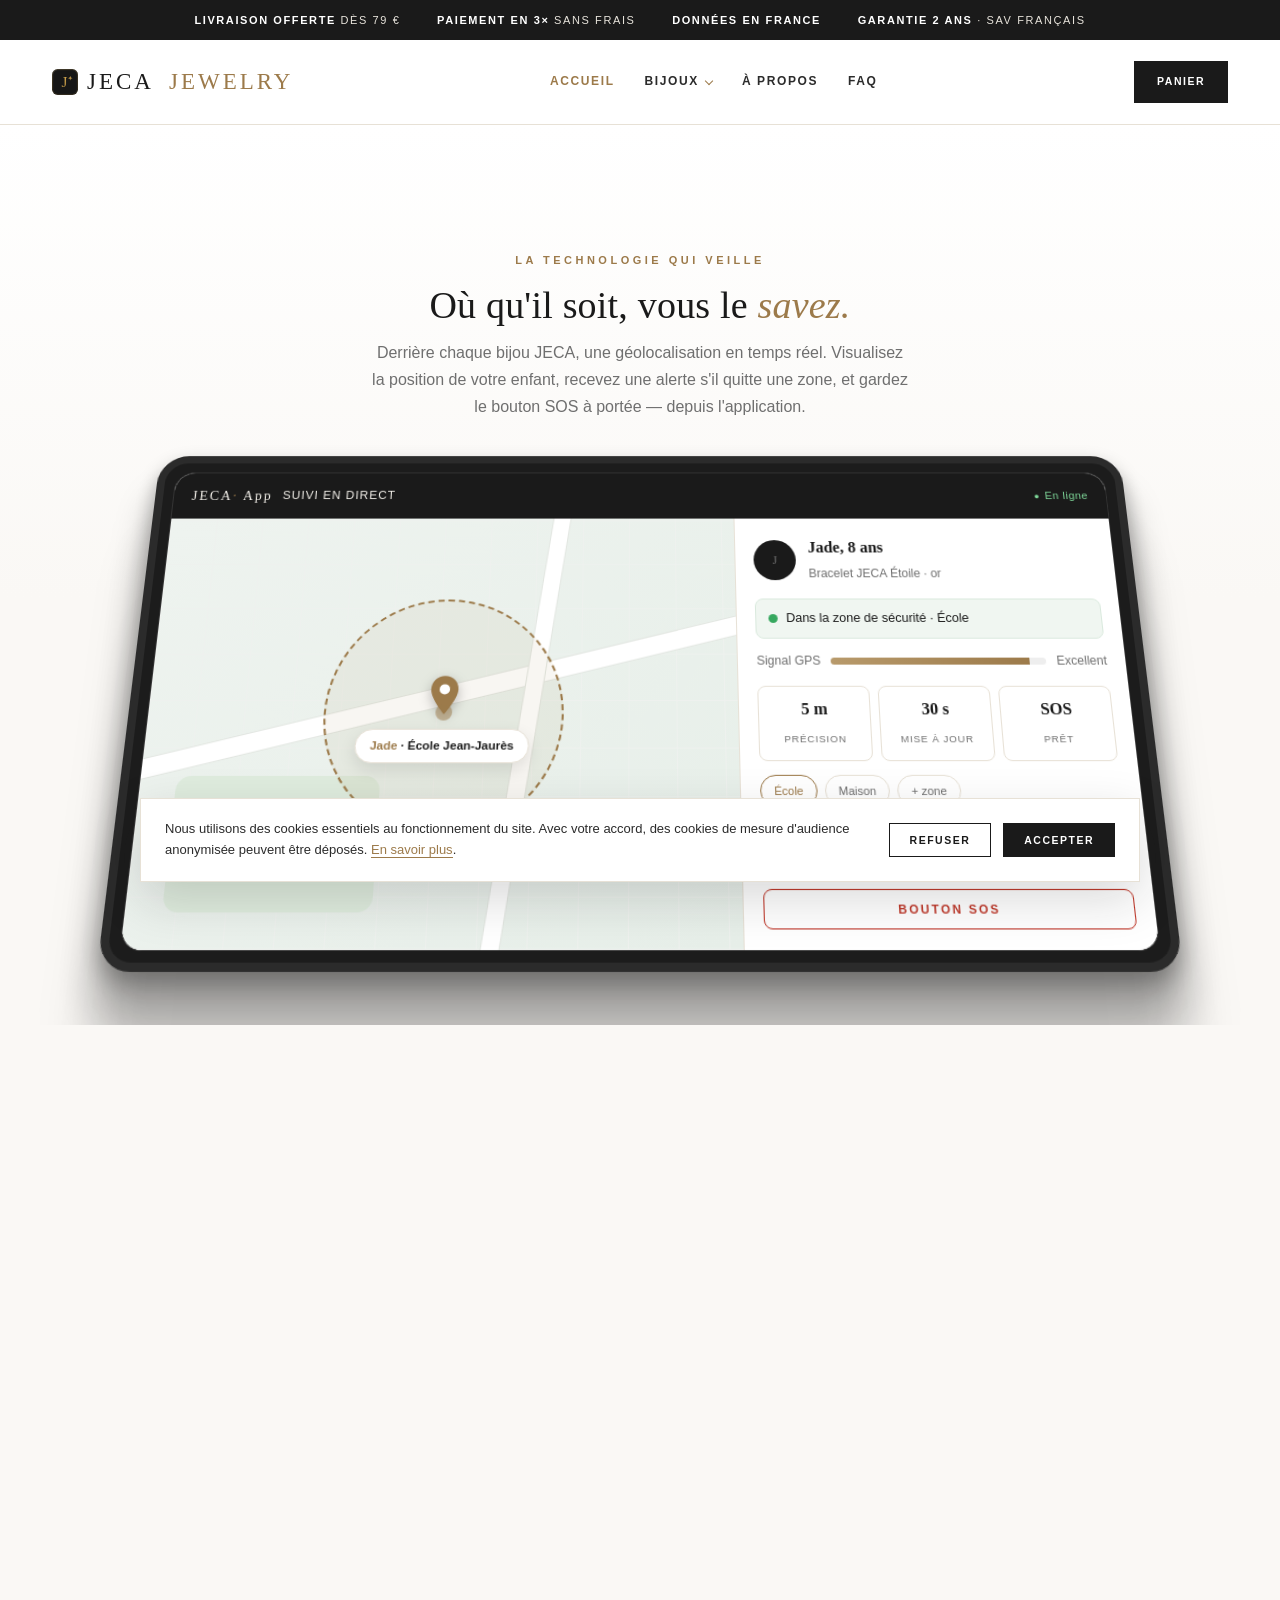
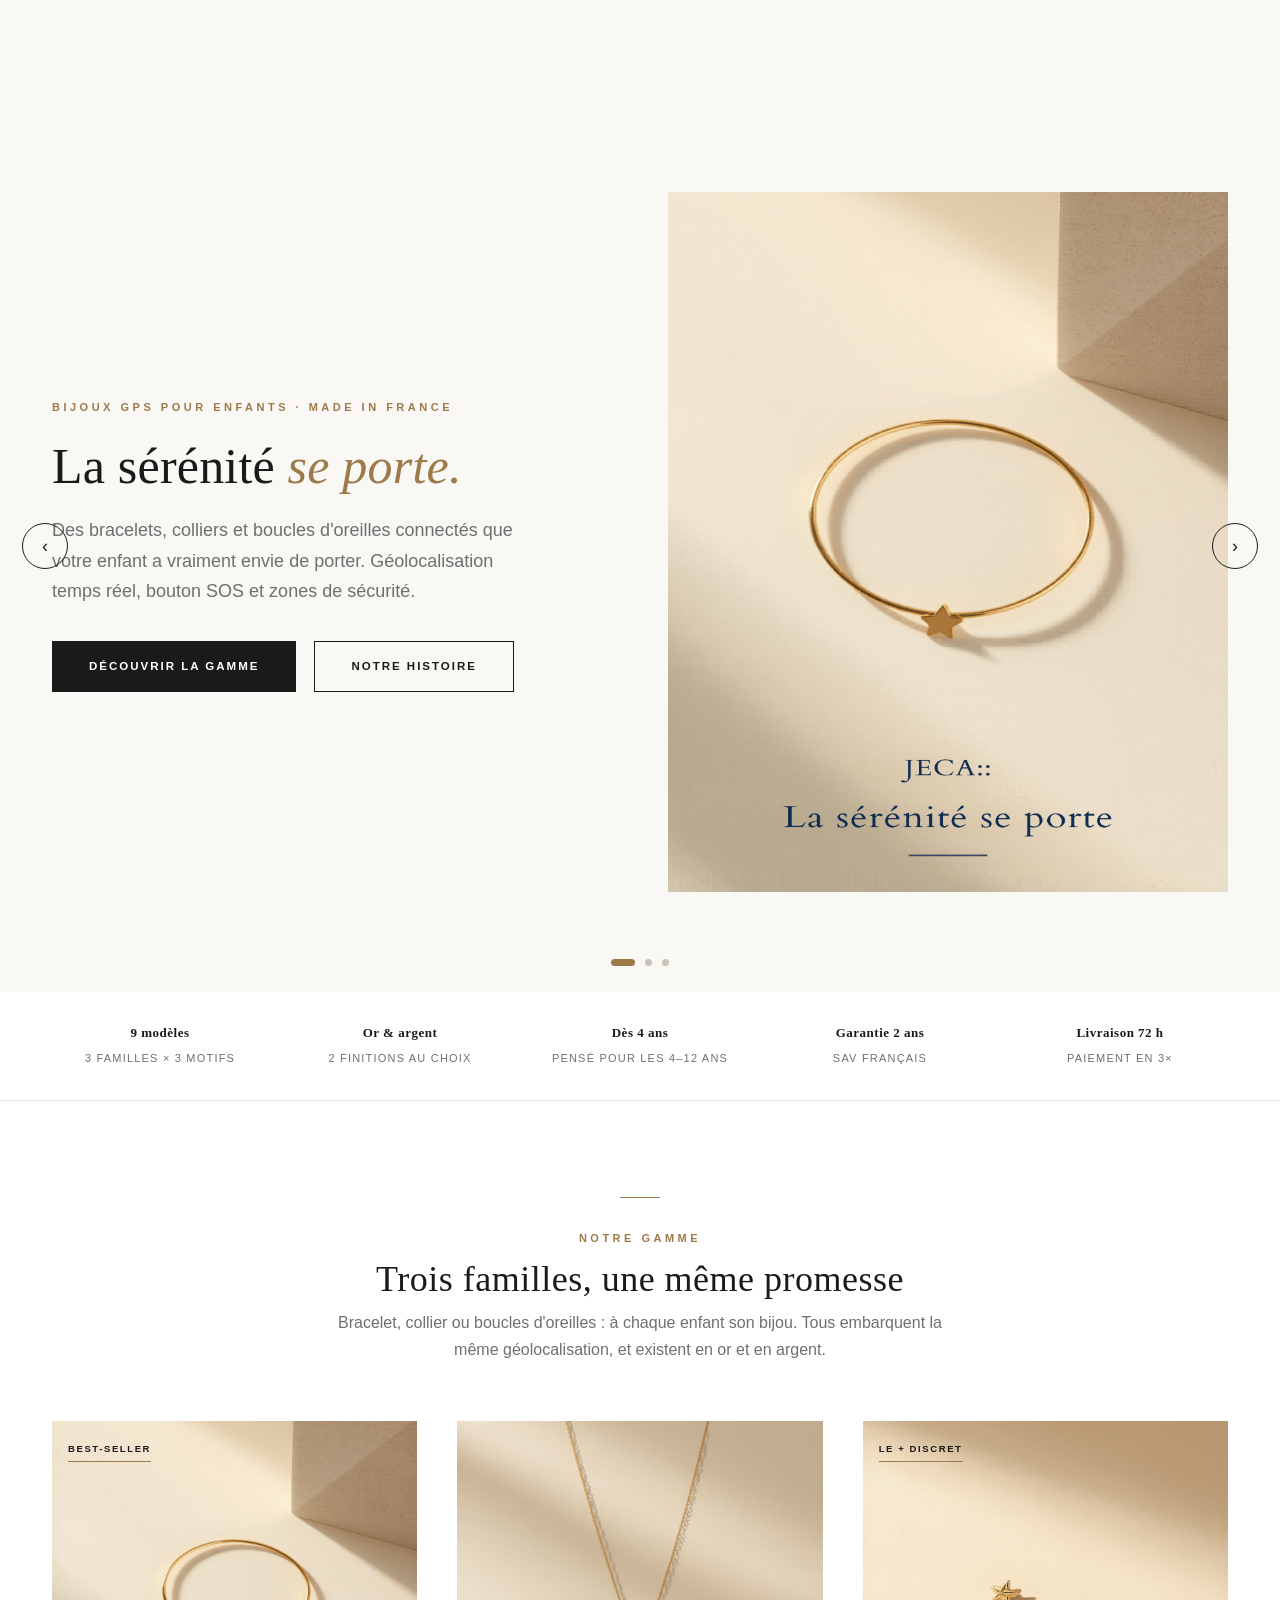
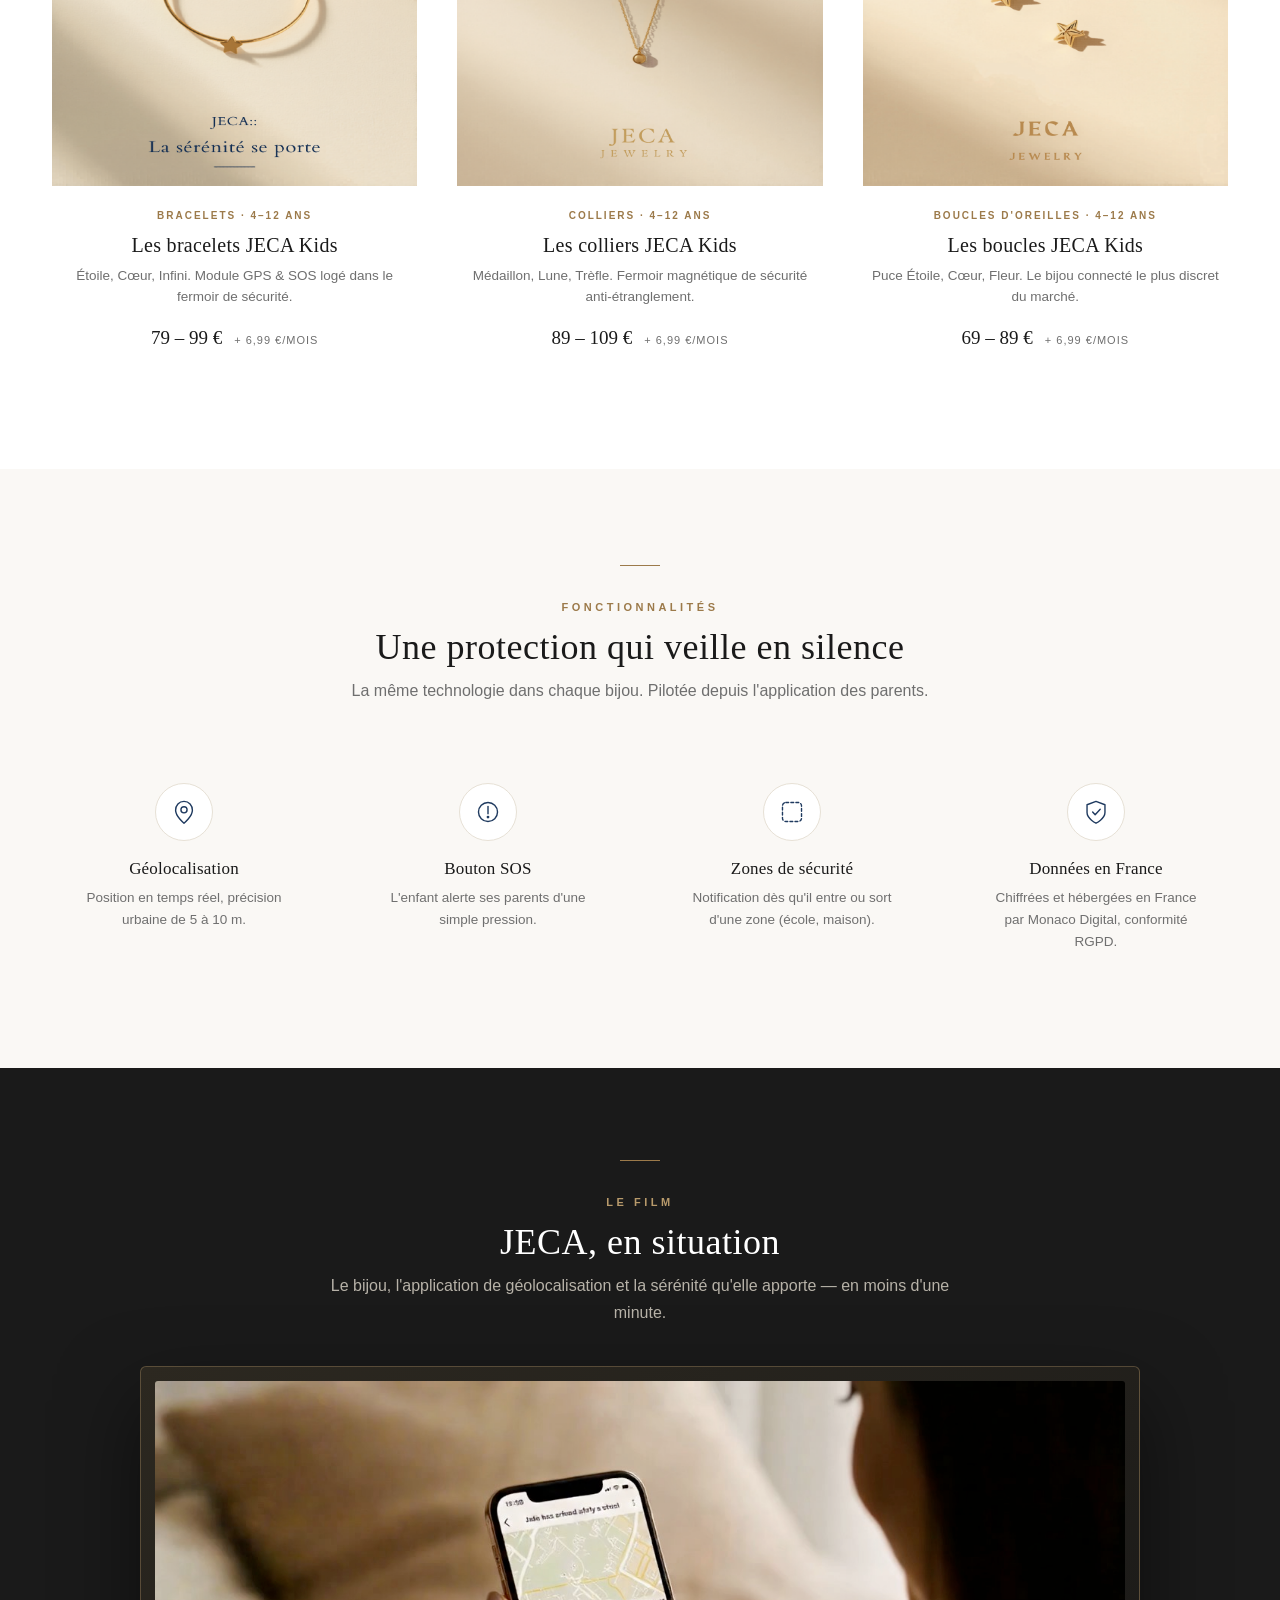
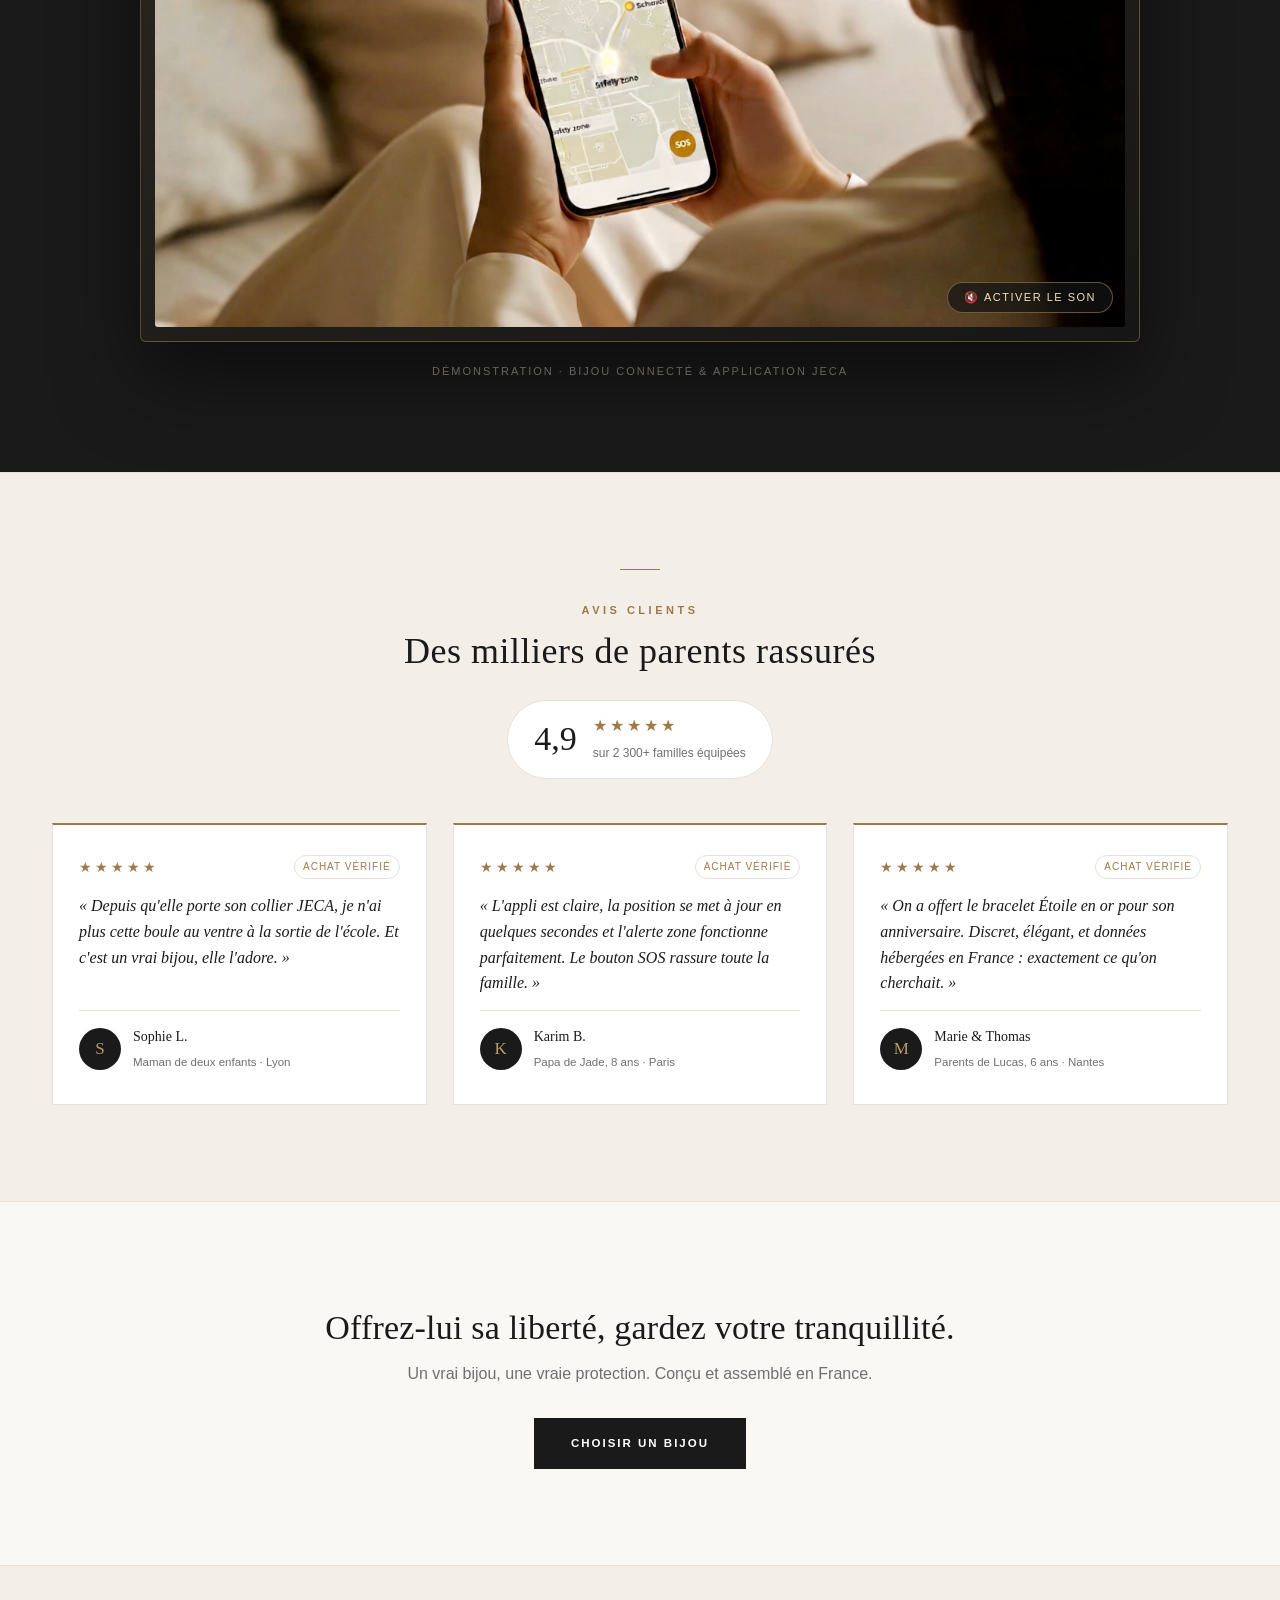
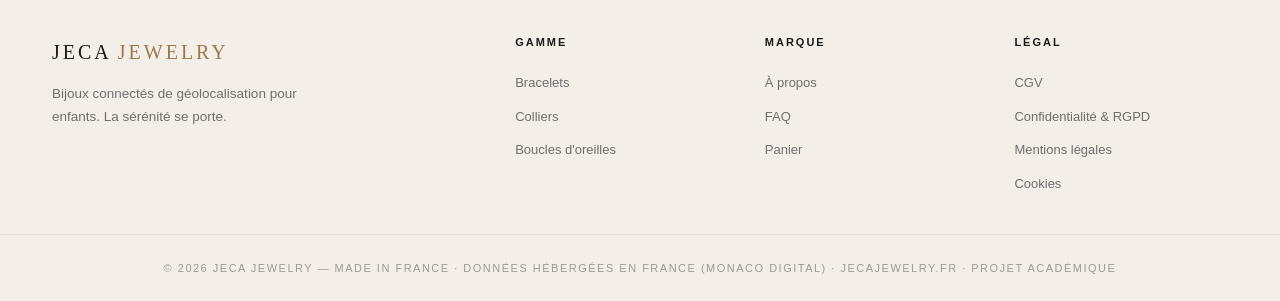
==== commit c954a6af: "Site: retrait autonomie/recharge/batterie, ajout bouton SOS au dos du bijou, simplification" ====
--- a/index.html
+++ b/index.html
@@ -84,7 +84,7 @@
               <div><b>Jade, 8 ans</b><span>Bracelet JECA Étoile · or</span></div>
             </div>
             <div class="statline"><span class="dotg"></span> Dans la zone de sécurité · École</div>
-            <div class="metric"><span>Batterie</span><div class="bar"><i style="width:78%"></i></div><span>78 %</span></div>
+            <div class="metric"><span>Signal GPS</span><div class="bar"><i style="width:92%"></i></div><span>Excellent</span></div>
             <div class="kpis">
               <div><b>5 m</b><span>précision</span></div>
               <div><b>30 s</b><span>mise à jour</span></div>
